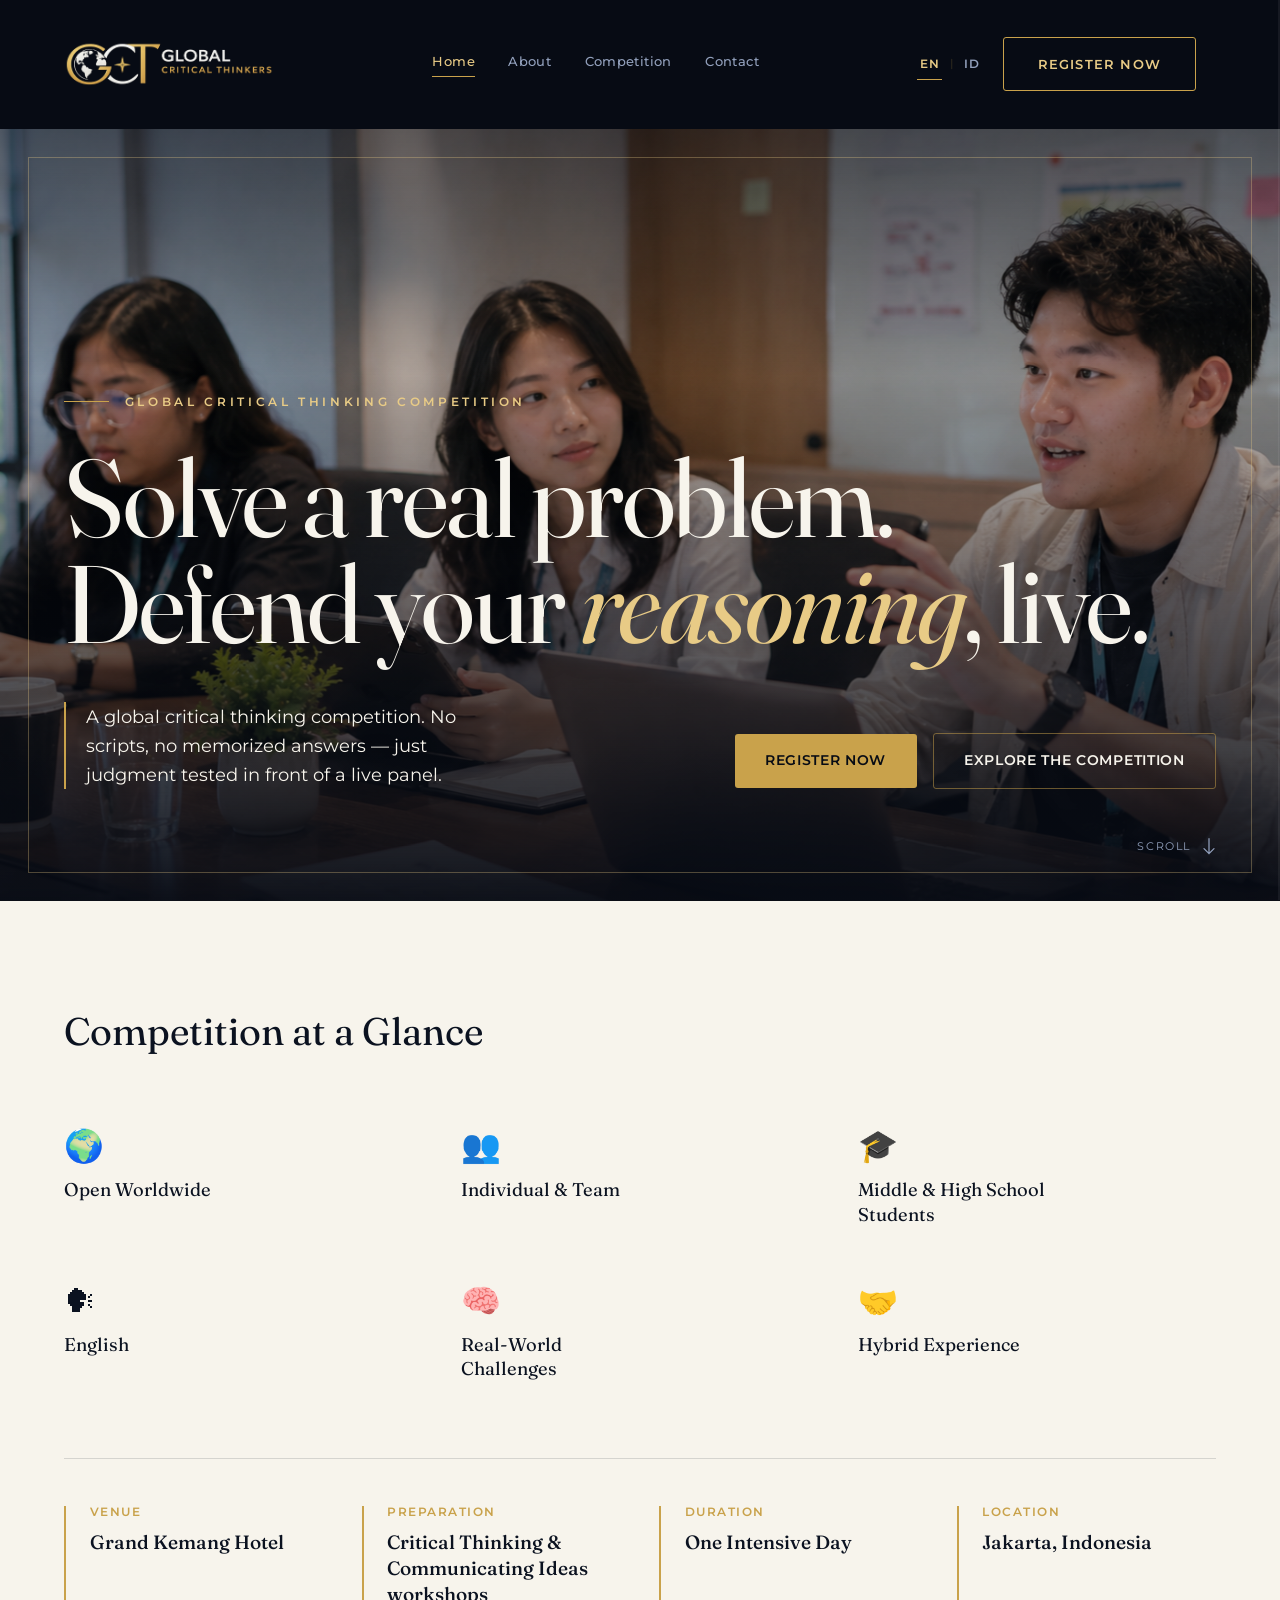
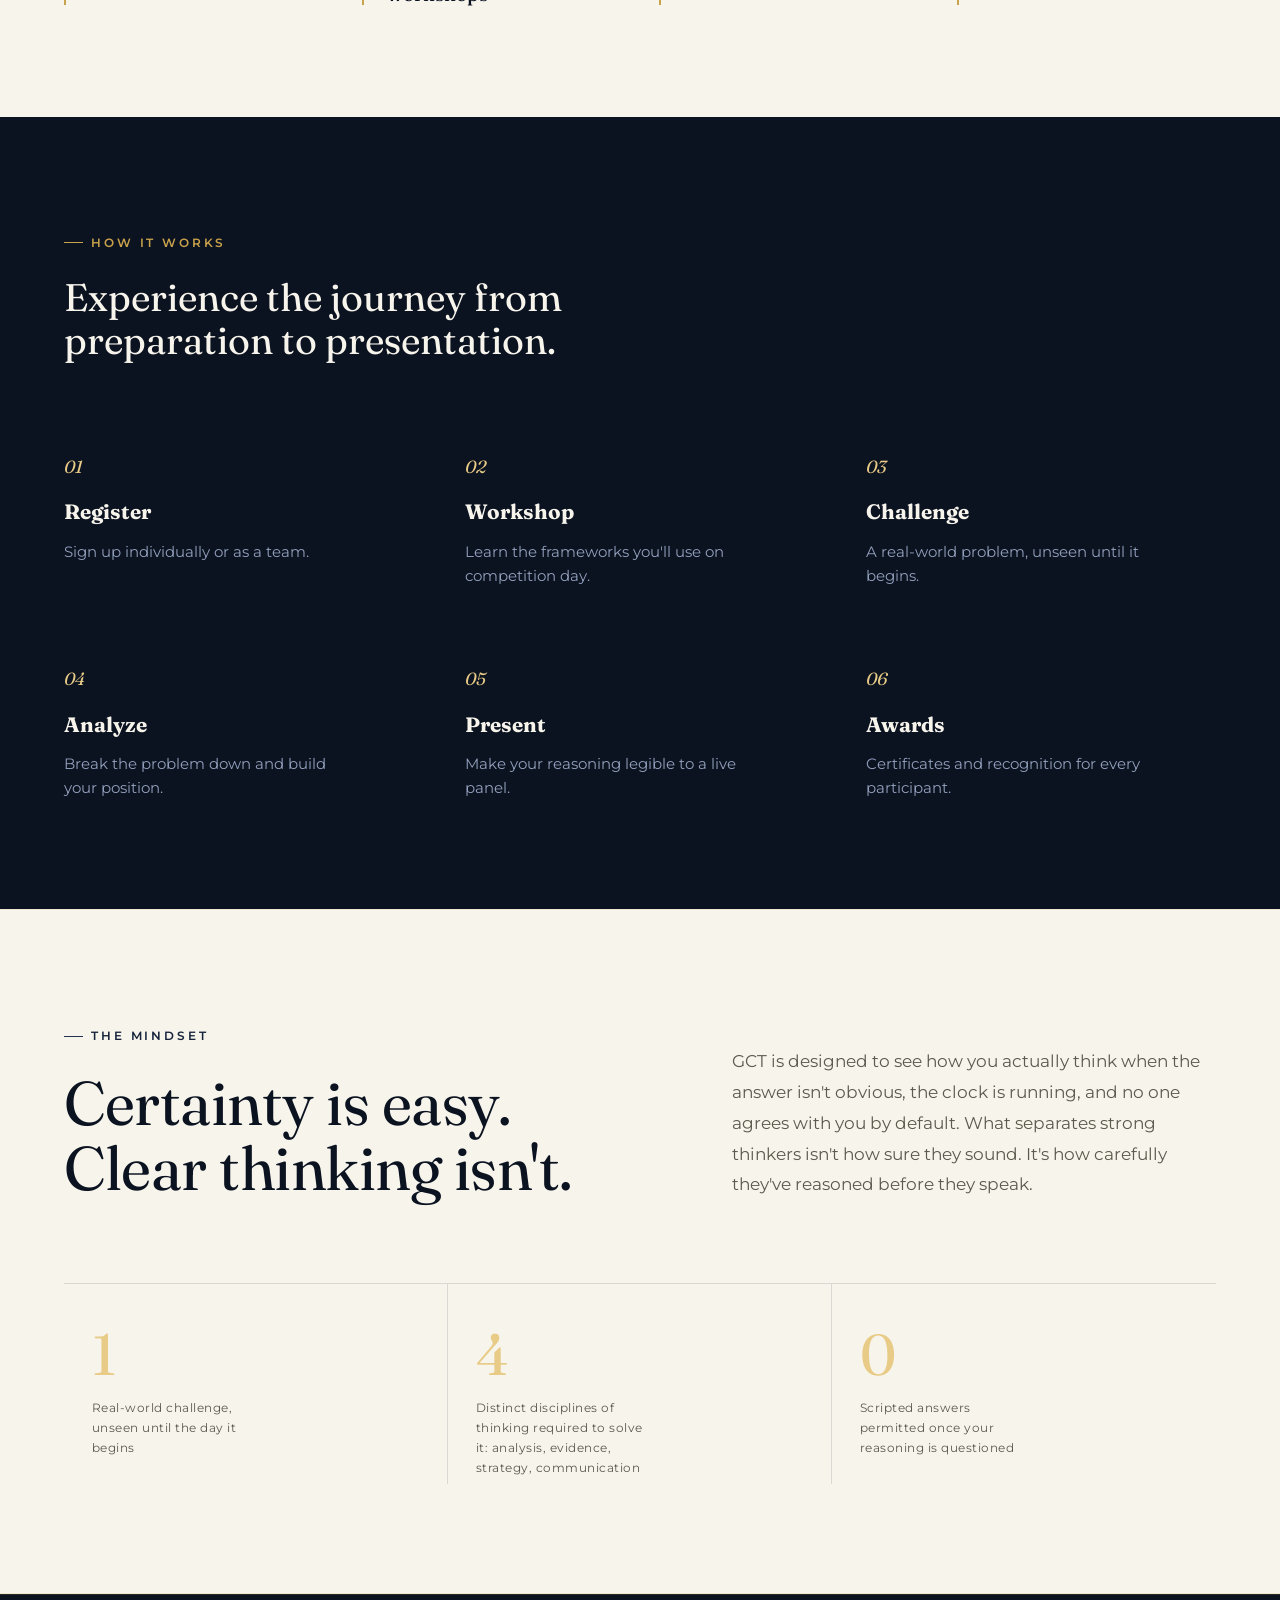
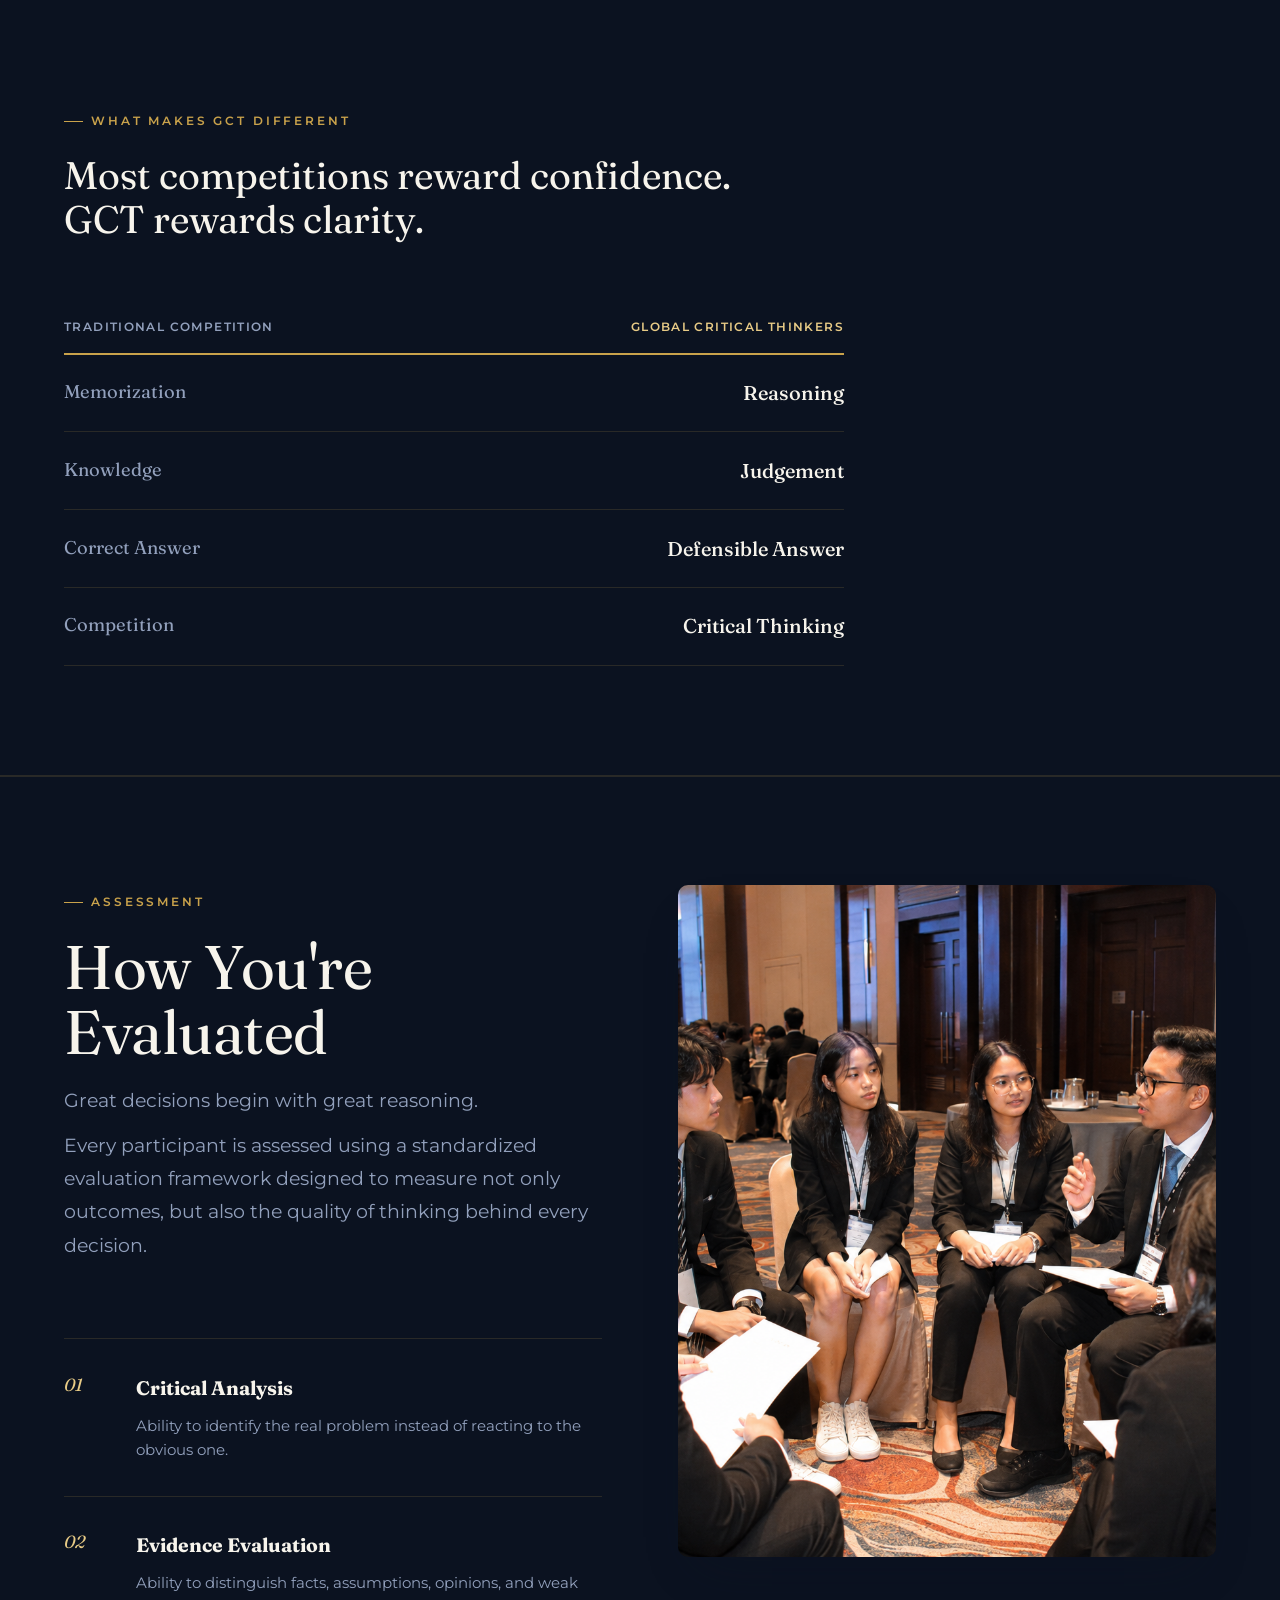
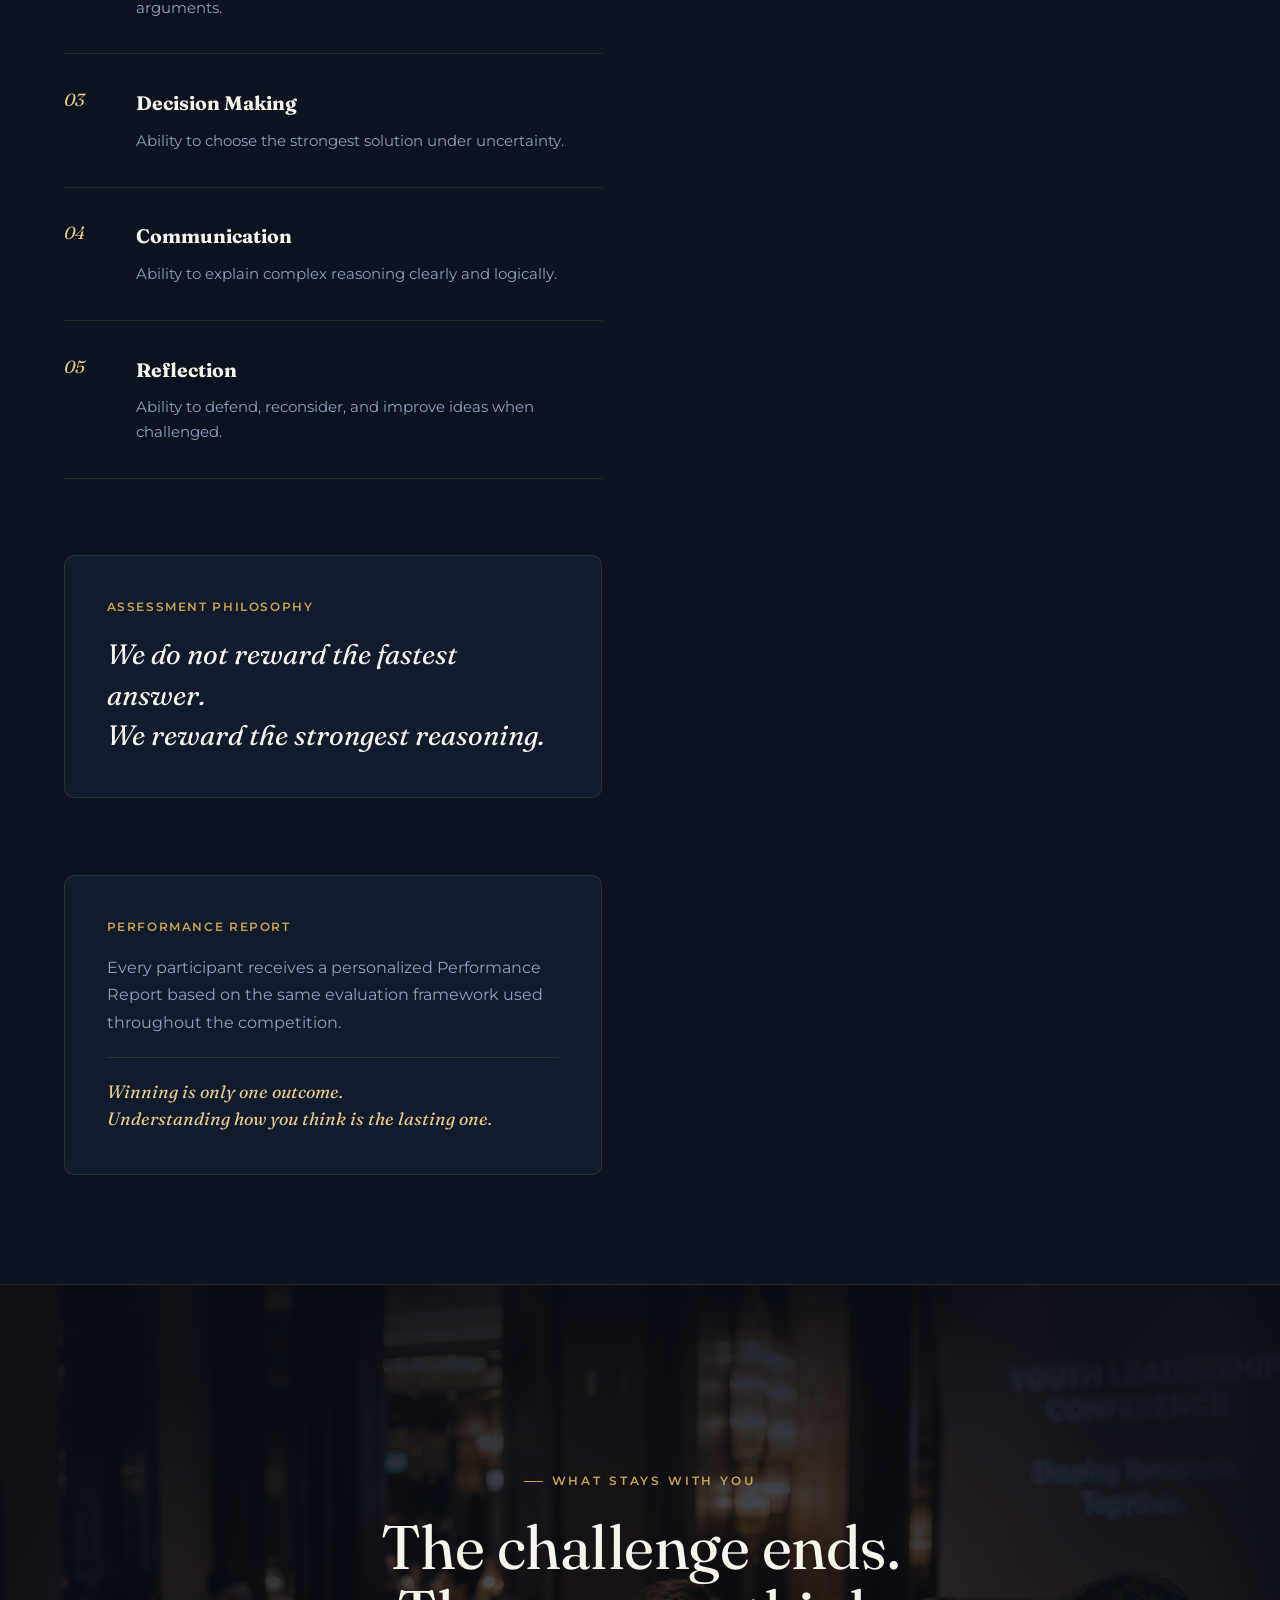
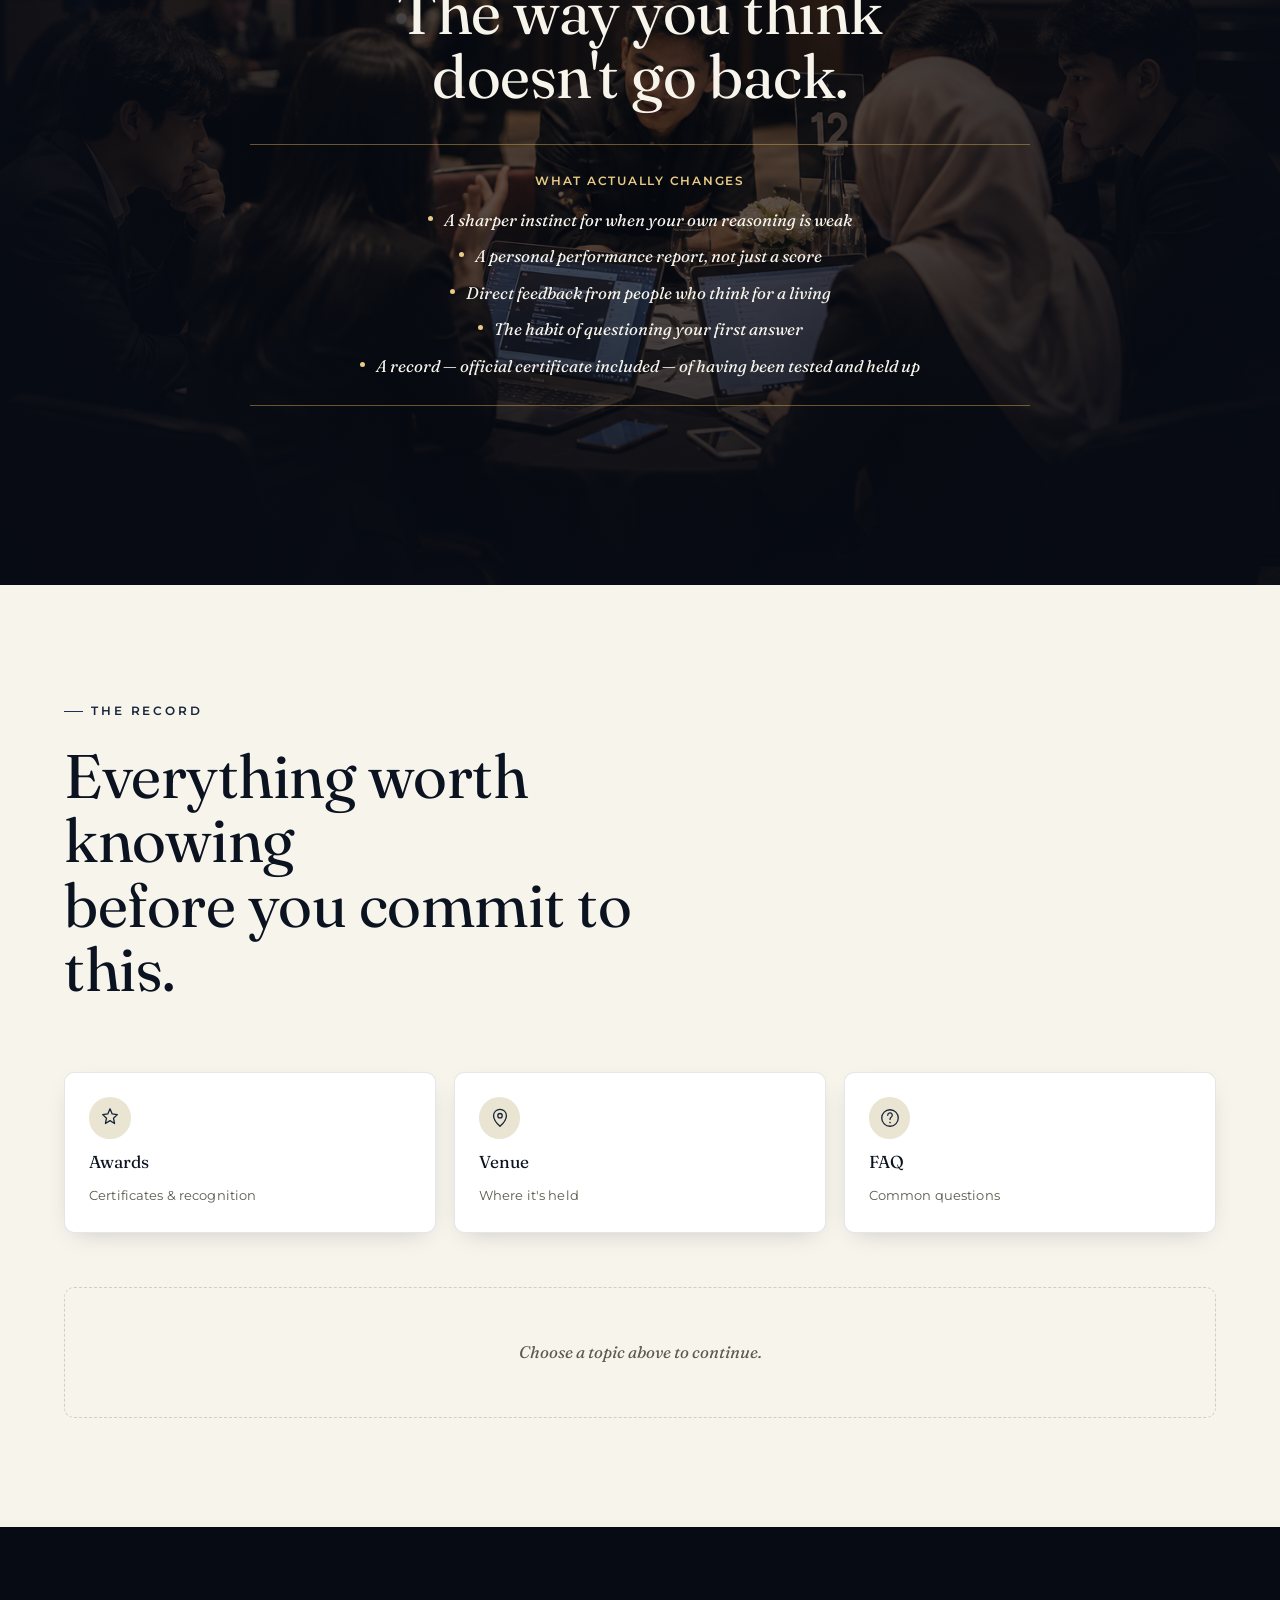
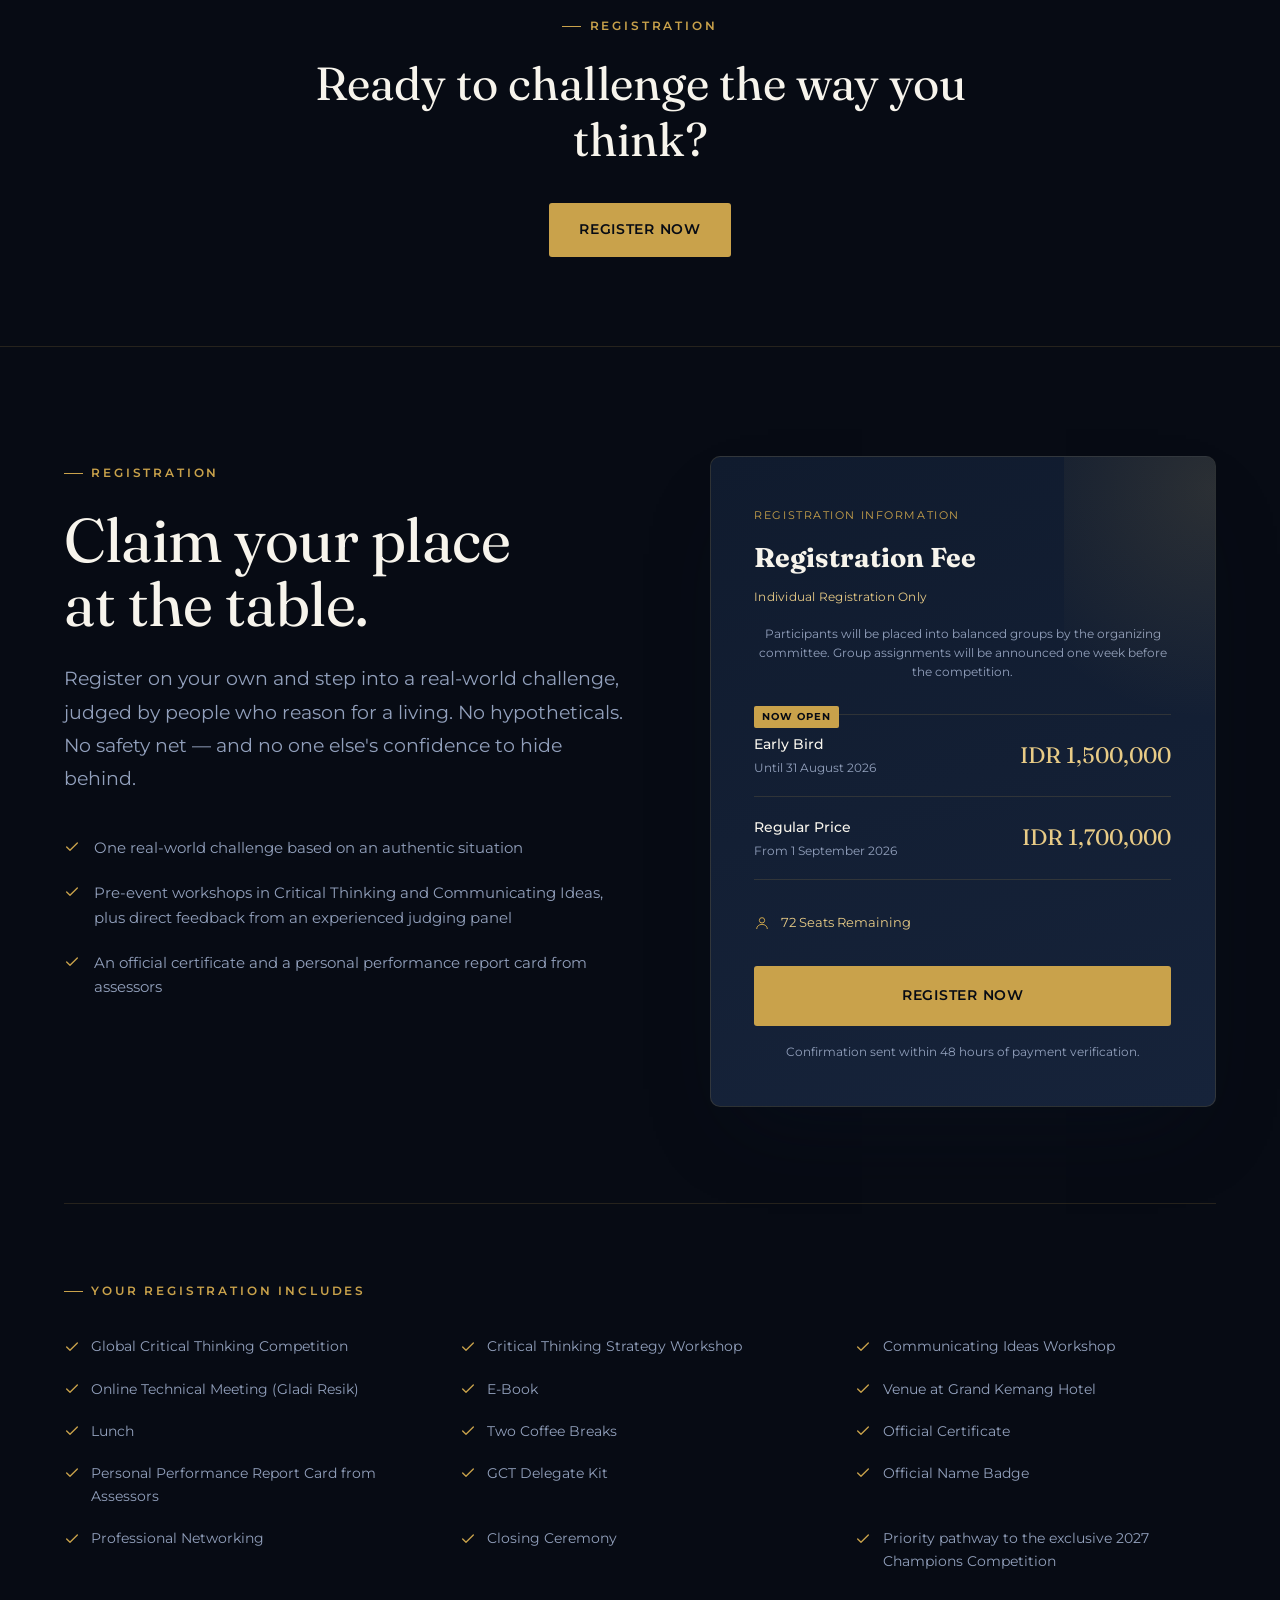
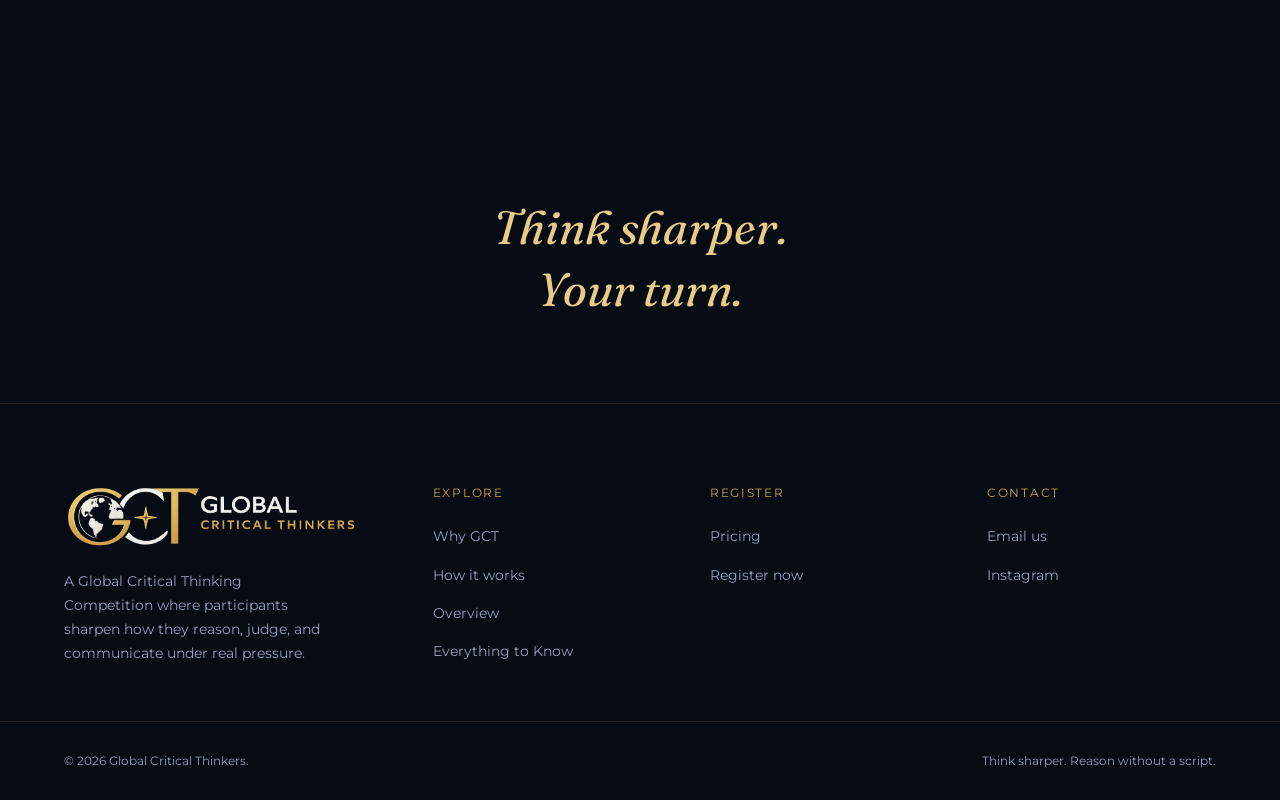
==== index.html @ 89d06aa7 "Add files via upload" ====
<!DOCTYPE html>
<html lang="en">
<head>
  <meta charset="UTF-8">
  <meta name="viewport" content="width=device-width, initial-scale=1.0">
  <title data-i18n="meta.title">Global Critical Thinkers — Where Serious Thinkers Are Built</title>
  <meta name="description" content="Global Critical Thinkers is a global critical thinking competition for high school and university students. Sharpen how you reason, judge, and decide — one real-world challenge, no script." data-i18n-content="meta.description">

  <meta property="og:title" content="Global Critical Thinkers — Where Serious Thinkers Are Built" data-i18n-content="meta.title">
  <meta property="og:description" content="A global critical thinking competition for ambitious minds who want to think clearly, not just talk loudly." data-i18n-content="meta.ogDescription">
  <meta property="og:image" content="images/hero.jpg">
  <meta property="og:type" content="website">
  <meta name="twitter:card" content="summary_large_image">

  <link rel="icon" href="images/logo.png" type="image/png">

  <link rel="preconnect" href="https://fonts.googleapis.com">
  <link rel="preconnect" href="https://fonts.gstatic.com" crossorigin>
  <link href="https://fonts.googleapis.com/css2?family=Fraunces:ital,opsz,wght@0,9..144,300;0,9..144,400;0,9..144,500;1,9..144,400;1,9..144,500&family=Montserrat:wght@400;500;600;700&display=swap" rel="stylesheet">

  <link rel="stylesheet" href="css/style.css">
</head>
<body data-page="home">

  <a class="skip-link" href="#main" data-i18n="nav.skip">Skip to content</a>

  <div class="progress-thread" aria-hidden="true">
    <div class="progress-thread__fill" id="progressFill"></div>
  </div>

  <header class="site-header" id="siteHeader" data-layout="header"></header>

  <main id="main">

    <section class="hero" id="arrival" aria-labelledby="hero-heading">
      <div class="hero__media">
        <img src="images/hero.jpg" alt="A student reasoning through a real-world challenge during Global Critical Thinkers" loading="eager" data-i18n-alt="hero.imageAlt">
      </div>
      <div class="hero__scrim"></div>
      <div class="hero__frame" aria-hidden="true"></div>

      <div class="hero__content">
        <div class="hero__kicker">
          <span class="hero__kicker-line"></span>
          <span class="hero__kicker-text" data-i18n="hero.kicker">Global Critical Thinkers presents</span>
        </div>
        <h1 id="hero-heading" class="hero__headline" data-i18n-html="hero.headline">GENESIS</h1>
        <div class="hero__foot">
          <p class="hero__sub" data-i18n-html="hero.sub"><strong>An International Critical Thinking Competition.</strong> Solve real-world challenges, collaborate with ambitious minds, and defend your reasoning before expert judges.</p>
          <div class="hero__actions">
            <a href="#registration" class="btn btn--gold" data-i18n="hero.ctaPrimary">Register Now</a>
            <a href="#why-gct" class="btn btn--outline" data-i18n="hero.ctaSecondary">Explore the Competition</a>
          </div>
        </div>
      </div>

      <a href="#quick-facts" class="scroll-cue" aria-label="Scroll to the next section" data-i18n-aria-label="hero.scrollAria">
        <span data-i18n="hero.scroll">Scroll</span>
        <svg width="14" height="20" viewBox="0 0 16 24" fill="none" aria-hidden="true">
          <path d="M8 2v18M8 20l-6-6M8 20l6-6" stroke="currentColor" stroke-width="1.5" stroke-linecap="round" stroke-linejoin="round"/>
        </svg>
      </a>
    </section>

    <section class="section section--paper glance" id="quick-facts" aria-labelledby="overview-heading">
      <div class="container">
        <div class="glance__head reveal">
          <h2 id="overview-heading" class="display-md" data-i18n="glance.headline">Competition at a Glance</h2>
        </div>

        <div class="glance__facts reveal-stagger">
          <div class="glance__fact">
            <span class="glance__fact-icon" aria-hidden="true">🌍</span>
            <p class="glance__fact-label" data-i18n="quickFacts.item1">Open Worldwide</p>
          </div>
          <div class="glance__fact">
            <span class="glance__fact-icon" aria-hidden="true">👥</span>
            <p class="glance__fact-label" data-i18n="quickFacts.item2">Individual & Team</p>
          </div>
          <div class="glance__fact">
            <span class="glance__fact-icon" aria-hidden="true">🎓</span>
            <p class="glance__fact-label" data-i18n="quickFacts.item3">Middle & High School Students</p>
          </div>
          <div class="glance__fact">
            <span class="glance__fact-icon" aria-hidden="true">🗣</span>
            <p class="glance__fact-label" data-i18n="quickFacts.item4">English</p>
          </div>
          <div class="glance__fact">
            <span class="glance__fact-icon" aria-hidden="true">🧠</span>
            <p class="glance__fact-label" data-i18n="quickFacts.item5">Real-World Challenges</p>
          </div>
          <div class="glance__fact">
            <span class="glance__fact-icon" aria-hidden="true">🤝</span>
            <p class="glance__fact-label" data-i18n="quickFacts.item6">Hybrid Experience</p>
          </div>
        </div>

        <div class="glance__support reveal-stagger">
          <div class="glance__support-item">
            <p class="glance__support-label" data-i18n="glance.venueLabel">Venue</p>
            <p class="glance__support-value" data-i18n="glance.venueValue">Grand Kemang Hotel</p>
          </div>
          <div class="glance__support-item">
            <p class="glance__support-label" data-i18n="glance.prepLabel">Preparation</p>
            <p class="glance__support-value" data-i18n="glance.prepValue">Critical Thinking & Communicating Ideas workshops</p>
          </div>
          <div class="glance__support-item">
            <p class="glance__support-label" data-i18n="glance.durationLabel">Duration</p>
            <p class="glance__support-value" data-i18n="glance.durationValue">One Intensive Day</p>
          </div>
          <div class="glance__support-item">
            <p class="glance__support-label" data-i18n="glance.locationLabel">Location</p>
            <p class="glance__support-value" data-i18n="glance.locationValue">Jakarta, Indonesia</p>
          </div>
        </div>
      </div>
    </section>

    <section class="section section--navy works" id="how-it-works" aria-labelledby="how-it-works-heading">
      <div class="container">
        <div class="works__head reveal">
          <p class="eyebrow" data-i18n="howItWorks.eyebrow">How it works</p>
          <h2 id="how-it-works-heading" class="display-md" data-i18n="howItWorks.headline">Experience the journey from preparation to presentation.</h2>
        </div>

        <div class="works-steps reveal-stagger">
          <div class="works-step">
            <span class="works-step__num">01</span>
            <h3 class="works-step__title" data-i18n="howItWorks.step1Title">Register</h3>
            <p class="works-step__desc" data-i18n="howItWorks.step1Desc">Sign up individually or as a team.</p>
          </div>
          <div class="works-step">
            <span class="works-step__num">02</span>
            <h3 class="works-step__title" data-i18n="howItWorks.step2Title">Workshop</h3>
            <p class="works-step__desc" data-i18n="howItWorks.step2Desc">Learn the frameworks you'll use on competition day.</p>
          </div>
          <div class="works-step">
            <span class="works-step__num">03</span>
            <h3 class="works-step__title" data-i18n="howItWorks.step3Title">Challenge</h3>
            <p class="works-step__desc" data-i18n="howItWorks.step3Desc">A real-world problem, unseen until it begins.</p>
          </div>
          <div class="works-step">
            <span class="works-step__num">04</span>
            <h3 class="works-step__title" data-i18n="howItWorks.step4Title">Analyze</h3>
            <p class="works-step__desc" data-i18n="howItWorks.step4Desc">Break the problem down and build your position.</p>
          </div>
          <div class="works-step">
            <span class="works-step__num">05</span>
            <h3 class="works-step__title" data-i18n="howItWorks.step5Title">Present</h3>
            <p class="works-step__desc" data-i18n="howItWorks.step5Desc">Make your reasoning legible to a live panel.</p>
          </div>
          <div class="works-step">
            <span class="works-step__num">06</span>
            <h3 class="works-step__title" data-i18n="howItWorks.step6Title">Awards</h3>
            <p class="works-step__desc" data-i18n="howItWorks.step6Desc">Certificates and recognition for every participant.</p>
          </div>
        </div>
      </div>
    </section>

    <section class="section section--paper mission" id="why-exists" aria-labelledby="mission-heading">
      <div class="container">
        <div class="mission__top reveal">
          <div>
            <p class="eyebrow eyebrow--dark" data-i18n="mission.eyebrow">The mindset</p>
            <h2 id="mission-heading" class="display-lg mission__headline" data-i18n-html="mission.headline">Certainty is easy.<br>Clear thinking isn't.</h2>
          </div>
          <p class="mission__copy mission__copy--paper" data-i18n="mission.copy">GCT is not designed to see who can perform confidence. It's designed to see how you actually think when the answer isn't obvious, the clock is running, and no one is going to agree with you by default. What separates strong thinkers isn't how sure they sound. It's how carefully they've reasoned before they speak.</p>
        </div>

        <div class="mission__stats mission__stats--paper reveal-stagger">
          <div class="mission__stat">
            <div class="mission__stat-num">1</div>
            <div class="mission__stat-label" data-i18n="mission.stat1">Real-world challenge, unseen until the day it begins</div>
          </div>
          <div class="mission__stat">
            <div class="mission__stat-num">4</div>
            <div class="mission__stat-label" data-i18n="mission.stat2">Distinct disciplines of thinking required to solve it: analysis, evidence, strategy, communication</div>
          </div>
          <div class="mission__stat">
            <div class="mission__stat-num">0</div>
            <div class="mission__stat-label" data-i18n="mission.stat3">Scripted answers permitted once your reasoning is questioned</div>
          </div>
        </div>
      </div>
    </section>

    <section class="section section--navy different" id="why-gct" aria-labelledby="why-gct-heading">
      <div class="container">
        <div class="different__head reveal">
          <p class="eyebrow" data-i18n="whyGct.eyebrow">What makes GCT different</p>
          <h2 id="why-gct-heading" class="display-md" data-i18n-html="whyGct.headline">Most competitions reward confidence.<br>GCT rewards clarity.</h2>
        </div>

        <div class="compare reveal">
          <div class="compare__labels">
            <span data-i18n="whyGct.compareLeftLabel">Traditional Competition</span>
            <span data-i18n="whyGct.compareRightLabel">Global Critical Thinkers</span>
          </div>
          <div class="compare__row">
            <span class="compare__left" data-i18n="whyGct.compare1Left">Memorization</span>
            <span class="compare__right" data-i18n="whyGct.compare1Right">Reasoning</span>
          </div>
          <div class="compare__row">
            <span class="compare__left" data-i18n="whyGct.compare2Left">Knowledge</span>
            <span class="compare__right" data-i18n="whyGct.compare2Right">Judgement</span>
          </div>
          <div class="compare__row">
            <span class="compare__left" data-i18n="whyGct.compare3Left">Correct Answer</span>
            <span class="compare__right" data-i18n="whyGct.compare3Right">Defensible Answer</span>
          </div>
          <div class="compare__row">
            <span class="compare__left" data-i18n="whyGct.compare4Left">Competition</span>
            <span class="compare__right" data-i18n="whyGct.compare4Right">Critical Thinking</span>
          </div>
        </div>
      </div>
    </section>

    <section class="section evaluation" id="evaluation" aria-labelledby="evaluation-heading">
      <div class="container">
        <div class="evaluation__grid">
          <div class="evaluation__content">
            <div class="evaluation__head reveal">
              <p class="eyebrow" data-i18n="evaluation.eyebrow">Assessment</p>
              <h2 id="evaluation-heading" class="display-lg" data-i18n="evaluation.headline">How You're Evaluated</h2>
              <p class="lede" data-i18n="evaluation.intro1">Great decisions begin with great reasoning.</p>
              <p class="lede" style="margin-top:0.8rem;" data-i18n="evaluation.intro2">Every participant is assessed using a standardized evaluation framework designed to measure not only outcomes, but also the quality of thinking behind every decision.</p>
            </div>

            <div class="evaluation__list reveal-stagger">
              <div class="evaluation__item">
                <span class="evaluation__item-num">01</span>
                <div>
                  <h3 class="evaluation__item-title" data-i18n="evaluation.dim1Title">Critical Analysis</h3>
                  <p class="evaluation__item-desc" data-i18n="evaluation.dim1Desc">Ability to identify the real problem instead of reacting to the obvious one.</p>
                </div>
              </div>
              <div class="evaluation__item">
                <span class="evaluation__item-num">02</span>
                <div>
                  <h3 class="evaluation__item-title" data-i18n="evaluation.dim2Title">Evidence Evaluation</h3>
                  <p class="evaluation__item-desc" data-i18n="evaluation.dim2Desc">Ability to distinguish facts, assumptions, opinions, and weak arguments.</p>
                </div>
              </div>
              <div class="evaluation__item">
                <span class="evaluation__item-num">03</span>
                <div>
                  <h3 class="evaluation__item-title" data-i18n="evaluation.dim3Title">Decision Making</h3>
                  <p class="evaluation__item-desc" data-i18n="evaluation.dim3Desc">Ability to choose the strongest solution under uncertainty.</p>
                </div>
              </div>
              <div class="evaluation__item">
                <span class="evaluation__item-num">04</span>
                <div>
                  <h3 class="evaluation__item-title" data-i18n="evaluation.dim4Title">Communication</h3>
                  <p class="evaluation__item-desc" data-i18n="evaluation.dim4Desc">Ability to explain complex reasoning clearly and logically.</p>
                </div>
              </div>
              <div class="evaluation__item">
                <span class="evaluation__item-num">05</span>
                <div>
                  <h3 class="evaluation__item-title" data-i18n="evaluation.dim5Title">Reflection</h3>
                  <p class="evaluation__item-desc" data-i18n="evaluation.dim5Desc">Ability to defend, reconsider, and improve ideas when challenged.</p>
                </div>
              </div>
            </div>

            <div class="evaluation__block reveal">
              <p class="evaluation__block-label" data-i18n="evaluation.philosophyLabel">Assessment Philosophy</p>
              <p class="evaluation__philosophy-text" data-i18n-html="evaluation.philosophy">We do not reward the fastest answer.<br>We reward the strongest reasoning.</p>
            </div>

            <div class="evaluation__block reveal">
              <p class="evaluation__block-label" data-i18n="evaluation.reportLabel">Performance Report</p>
              <p class="evaluation__report-copy" data-i18n="evaluation.reportCopy">Every participant receives a personalized Performance Report based on the same evaluation framework used throughout the competition.</p>
              <p class="evaluation__report-note" data-i18n-html="evaluation.reportNote">Winning is only one outcome.<br>Understanding how you think is the lasting one.</p>
            </div>
          </div>

          <div class="evaluation__media reveal">
            <img src="images/gambar7.png" alt="Participants engaged in collaborative analysis and reasoning during the competition" data-i18n-alt="evaluation.imageAlt" loading="lazy">
          </div>
        </div>
      </div>
    </section>

    <section class="section achievement" id="achievement" aria-labelledby="achievement-heading">
      <div class="achievement__media">
        <img src="images/gambar1.jpg" alt="A participant in the quiet moment after their reasoning has been tested and held" loading="lazy" data-i18n-alt="achievement.imageAlt">
      </div>
      <div class="achievement__scrim"></div>
      <div class="container">
        <div class="achievement__content reveal">
          <p class="eyebrow" data-i18n="achievement.eyebrow">What stays with you</p>
          <h2 id="achievement-heading" class="display-lg achievement__headline" data-i18n-html="achievement.headline">The challenge ends.<br>The way you think<br>doesn't go back.</h2>
          <div class="achievement__outcomes">
            <p class="achievement__outcomes-title" data-i18n="achievement.outcomesTitle">What actually changes</p>
            <ul class="achievement__outcomes-list">
              <li data-i18n="achievement.outcome1">A sharper instinct for when your own reasoning is weak</li>
              <li data-i18n="achievement.outcome2">A personal performance report, not just a score</li>
              <li data-i18n="achievement.outcome3">Direct feedback from people who think for a living</li>
              <li data-i18n="achievement.outcome4">The habit of questioning your first answer</li>
              <li data-i18n="achievement.outcome5">A record — official certificate included — of having been tested and held up</li>
            </ul>
          </div>
        </div>
      </div>
    </section>

    <section class="section section--paper trust" id="trust" aria-labelledby="trust-heading">
      <div class="container">
        <div class="trust__head reveal">
          <p class="eyebrow eyebrow--dark" data-i18n="trust.eyebrow">The record</p>
          <h2 id="trust-heading" class="display-lg" data-i18n-html="trust.headline">Everything worth knowing<br>before you commit to this.</h2>
        </div>

        <div class="trust-nav reveal-stagger" role="tablist" aria-label="Awards, Venue, FAQ">
          <button class="trust-nav__card" type="button" role="tab" id="trust-tab-awards" aria-selected="false" aria-controls="trust-panel-awards" data-target="awards">
            <span class="trust-nav__icon" aria-hidden="true">
              <svg width="22" height="22" viewBox="0 0 24 24" fill="none"><path d="M12 2l2.4 5.6L20 8.3l-4.2 3.9 1.2 5.8L12 14.9l-5 3.1 1.2-5.8L4 8.3l5.6-.7L12 2z" stroke="currentColor" stroke-width="1.4" stroke-linejoin="round"/></svg>
            </span>
            <span class="trust-nav__label" data-i18n="trust.cardAwards">Awards</span>
            <span class="trust-nav__desc" data-i18n="trust.cardAwardsDesc">Certificates &amp; recognition</span>
          </button>
          <button class="trust-nav__card" type="button" role="tab" id="trust-tab-venue" aria-selected="false" aria-controls="trust-panel-venue" data-target="venue">
            <span class="trust-nav__icon" aria-hidden="true">
              <svg width="22" height="22" viewBox="0 0 24 24" fill="none"><path d="M12 21s-7-6.1-7-11.5A7 7 0 0 1 19 9.5C19 14.9 12 21 12 21z" stroke="currentColor" stroke-width="1.4" stroke-linejoin="round"/><circle cx="12" cy="9.5" r="2.4" stroke="currentColor" stroke-width="1.4"/></svg>
            </span>
            <span class="trust-nav__label" data-i18n="trust.cardVenue">Venue</span>
            <span class="trust-nav__desc" data-i18n="trust.cardVenueDesc">Where it's held</span>
          </button>
          <button class="trust-nav__card" type="button" role="tab" id="trust-tab-faq" aria-selected="false" aria-controls="trust-panel-faq" data-target="faq">
            <span class="trust-nav__icon" aria-hidden="true">
              <svg width="22" height="22" viewBox="0 0 24 24" fill="none"><path d="M9.5 9a2.5 2.5 0 1 1 3.6 2.24C12 11.7 12 12.5 12 13.5" stroke="currentColor" stroke-width="1.4" stroke-linecap="round"/><circle cx="12" cy="17" r="0.9" fill="currentColor"/><circle cx="12" cy="12" r="9" stroke="currentColor" stroke-width="1.4"/></svg>
            </span>
            <span class="trust-nav__label" data-i18n="trust.cardFaq">FAQ</span>
            <span class="trust-nav__desc" data-i18n="trust.cardFaqDesc">Common questions</span>
          </button>
        </div>

        <div class="trust-panels">
          <p class="trust-empty" id="trust-empty" data-i18n="trust.emptyState">Choose a topic above to continue.</p>

          <div class="trust-panel" id="trust-panel-awards" role="tabpanel" aria-labelledby="trust-tab-awards" hidden>
            <div class="panel-intro reveal">
              <h3 class="panel-intro__title" data-i18n="trust.awardsTitle">Recognition & Certification</h3>
              <p class="panel-intro__copy" data-i18n="trust.awardsCopy">This competition does not provide cash prizes. Every participant who completes the competition will receive an official certificate.</p>
            </div>
            <div class="award-list reveal-stagger">
              <div class="award-row"><span class="award-row__name" data-i18n="trust.award1">Champion</span><span class="award-row__value" data-i18n="trust.certificate">Certificate</span></div>
              <div class="award-row"><span class="award-row__name" data-i18n-html="trust.award2">Excellence Award <em>(Top 10%)</em></span><span class="award-row__value" data-i18n="trust.certificate">Certificate</span></div>
              <div class="award-row"><span class="award-row__name" data-i18n="trust.award3">Outstanding Reasoning</span><span class="award-row__value" data-i18n="trust.certificate">Certificate</span></div>
              <div class="award-row"><span class="award-row__name" data-i18n="trust.award4">Clearest Communicator</span><span class="award-row__value" data-i18n="trust.certificate">Certificate</span></div>
              <div class="award-row"><span class="award-row__name" data-i18n="trust.award5">Sharpest Judgment</span><span class="award-row__value" data-i18n="trust.certificate">Certificate</span></div>
              <div class="award-row"><span class="award-row__name" data-i18n="trust.award6">Best Critical Analysis</span><span class="award-row__value" data-i18n="trust.certificate">Certificate</span></div>
              <div class="award-row"><span class="award-row__name" data-i18n="trust.award7">Judges' Recognition</span><span class="award-row__value" data-i18n="trust.certificate">Certificate</span></div>
              <div class="award-row"><span class="award-row__name" data-i18n="trust.award8">Certificate of Participation</span><span class="award-row__value" data-i18n="trust.allParticipants">All Participants</span></div>
            </div>
          </div>

          <div class="trust-panel" id="trust-panel-venue" role="tabpanel" aria-labelledby="trust-tab-venue" hidden>
            <div class="venue-panel reveal">
              <div class="venue-panel__img">
                <img src="images/Grandkemang.jpg" alt="Grand Kemang Hotel, Jakarta — poolside courtyard at night" data-i18n-alt="trust.venueImageAlt" loading="lazy">
              </div>
              <div class="venue-panel__body">
                <p class="eyebrow eyebrow--dark" data-i18n="trust.venueEyebrow">Venue</p>
                <h3 class="venue-panel__name" data-i18n="trust.venueName">Grand Kemang Hotel</h3>
                <p class="venue-panel__location" data-i18n="trust.venueLocation">Jakarta, Indonesia</p>
                <p class="venue-panel__note" data-i18n="trust.venueNote">The inaugural Global Critical Thinkers will be held at Grand Kemang Hotel — a landmark venue in South Jakarta, chosen to match the standard we're setting from day one.</p>
              </div>
            </div>
          </div>

          <div class="trust-panel" id="trust-panel-faq" role="tabpanel" aria-labelledby="trust-tab-faq" hidden>
            <div class="faq-list reveal-stagger">
              <div class="faq-item">
                <button class="faq-item__q"><span data-i18n="trust.faqQ1">Who can participate?</span><svg width="18" height="18" viewBox="0 0 24 24" fill="none"><path d="M12 5v14M5 12h14" stroke="currentColor" stroke-width="1.5" stroke-linecap="round"/></svg></button>
                <div class="faq-item__a"><p data-i18n="trust.faqA1">Global Critical Thinkers is open to junior high school students, senior high school students, university students, and fresh graduates.</p></div>
              </div>
              <div class="faq-item">
                <button class="faq-item__q"><span data-i18n="trust.faqQ2">Can I register on my own, or do I need a group?</span><svg width="18" height="18" viewBox="0 0 24 24" fill="none"><path d="M12 5v14M5 12h14" stroke="currentColor" stroke-width="1.5" stroke-linecap="round"/></svg></button>
                <div class="faq-item__a"><p data-i18n="trust.faqA2">You can register entirely on your own. You'll be placed alongside other participants by the organizing committee (up to 10 people per group) so the challenge is tested fairly for everyone involved.</p></div>
              </div>
              <div class="faq-item">
                <button class="faq-item__q"><span data-i18n="trust.faqQ3">Do I need prior experience?</span><svg width="18" height="18" viewBox="0 0 24 24" fill="none"><path d="M12 5v14M5 12h14" stroke="currentColor" stroke-width="1.5" stroke-linecap="round"/></svg></button>
                <div class="faq-item__a"><p data-i18n="trust.faqA3">No. The competition is designed for both beginners and experienced participants.</p></div>
              </div>
              <div class="faq-item">
                <button class="faq-item__q"><span data-i18n="trust.faqQ4">What language will be used?</span><svg width="18" height="18" viewBox="0 0 24 24" fill="none"><path d="M12 5v14M5 12h14" stroke="currentColor" stroke-width="1.5" stroke-linecap="round"/></svg></button>
                <div class="faq-item__a"><p data-i18n="trust.faqA4">English.</p></div>
              </div>
              <div class="faq-item">
                <button class="faq-item__q"><span data-i18n="trust.faqQ5">What should I prepare?</span><svg width="18" height="18" viewBox="0 0 24 24" fill="none"><path d="M12 5v14M5 12h14" stroke="currentColor" stroke-width="1.5" stroke-linecap="round"/></svg></button>
                <div class="faq-item__a"><p data-i18n="trust.faqA5">A laptop, business casual attire, an optional notebook, and a willingness to have your thinking questioned.</p></div>
              </div>
              <div class="faq-item">
                <button class="faq-item__q"><span data-i18n="trust.faqQ6">Is accommodation included?</span><svg width="18" height="18" viewBox="0 0 24 24" fill="none"><path d="M12 5v14M5 12h14" stroke="currentColor" stroke-width="1.5" stroke-linecap="round"/></svg></button>
                <div class="faq-item__a"><p data-i18n="trust.faqA6">Lunch and two coffee breaks are included. Transportation and accommodation are not included.</p></div>
              </div>
              <div class="faq-item">
                <button class="faq-item__q"><span data-i18n="trust.faqQ7">When will the venue be announced?</span><svg width="18" height="18" viewBox="0 0 24 24" fill="none"><path d="M12 5v14M5 12h14" stroke="currentColor" stroke-width="1.5" stroke-linecap="round"/></svg></button>
                <div class="faq-item__a"><p data-i18n="trust.faqA7">The official venue will be announced before the event.</p></div>
              </div>
              <div class="faq-item">
                <button class="faq-item__q"><span data-i18n="trust.faqQ8">What happens after payment?</span><svg width="18" height="18" viewBox="0 0 24 24" fill="none"><path d="M12 5v14M5 12h14" stroke="currentColor" stroke-width="1.5" stroke-linecap="round"/></svg></button>
                <div class="faq-item__a"><p data-i18n="trust.faqA8">Your registration will be confirmed within 48 hours after payment verification.</p></div>
              </div>
            </div>
          </div>
        </div>
      </div>
    </section>

    <section class="final-cta" id="final-cta" aria-labelledby="final-cta-heading">
      <div class="container">
        <p class="eyebrow final-cta__eyebrow" data-i18n="finalCta.eyebrow">Registration</p>
        <h2 id="final-cta-heading" class="final-cta__headline" data-i18n="finalCta.headline">Ready to challenge the way you think?</h2>
        <a href="#registration" class="btn btn--gold" data-i18n="finalCta.cta">Register Now</a>
      </div>
    </section>

    <section class="section registration" id="registration" aria-labelledby="registration-heading">
      <div class="container">
        <div class="registration__grid">
          <div class="reveal">
            <p class="eyebrow" data-i18n="registration.eyebrow">Registration</p>
            <h2 id="registration-heading" class="display-lg registration__headline" data-i18n-html="registration.headline">Claim your place<br>at the table.</h2>
            <p class="lede registration__copy" data-i18n="registration.copy">Register on your own and step into a real-world challenge, judged by people who reason for a living. No hypotheticals. No safety net — and no one else's confidence to hide behind.</p>
            <ul class="registration__benefits">
              <li>
                <svg width="16" height="16" viewBox="0 0 24 24" fill="none"><path d="M4 12l5 5L20 6" stroke="currentColor" stroke-width="2" stroke-linecap="round" stroke-linejoin="round"/></svg>
                <span data-i18n="registration.benefit1">One real-world challenge based on an authentic situation</span>
              </li>
              <li>
                <svg width="16" height="16" viewBox="0 0 24 24" fill="none"><path d="M4 12l5 5L20 6" stroke="currentColor" stroke-width="2" stroke-linecap="round" stroke-linejoin="round"/></svg>
                <span data-i18n="registration.benefit2">Pre-event workshops in Critical Thinking and Communicating Ideas, plus direct feedback from an experienced judging panel</span>
              </li>
              <li>
                <svg width="16" height="16" viewBox="0 0 24 24" fill="none"><path d="M4 12l5 5L20 6" stroke="currentColor" stroke-width="2" stroke-linecap="round" stroke-linejoin="round"/></svg>
                <span data-i18n="registration.benefit3">An official certificate and a personal performance report card from assessors</span>
              </li>
            </ul>
          </div>

          <div class="reveal">
            <div class="price-card">
              <span class="price-card__label" data-i18n="registration.priceLabel">Registration information</span>
              <h3 class="price-card__title" data-i18n="registration.priceTitle">Registration Fee</h3>
              <p class="price-card__subtitle" data-i18n="registration.priceSubtitle">Individual Registration Only</p>
              <p class="price-card__note price-card__note--top" data-i18n="registration.priceNoteTop">Participants will be placed into balanced groups by the organizing committee. Group assignments will be announced one week before the competition.</p>
              <div class="price-tiers">
                <div class="price-tier price-tier--active">
                  <div>
                    <div class="price-tier__name" data-i18n="registration.tier1Name">Early Bird</div>
                    <div class="price-tier__deadline" data-i18n="registration.tier1Deadline">Until 31 August 2026</div>
                  </div>
                  <div class="price-tier__amount">IDR 1,500,000</div>
                </div>
                <div class="price-tier">
                  <div>
                    <div class="price-tier__name" data-i18n="registration.tier2Name">Regular Price</div>
                    <div class="price-tier__deadline" data-i18n="registration.tier2Deadline">From 1 September 2026</div>
                  </div>
                  <div class="price-tier__amount">IDR 1,700,000</div>
                </div>
              </div>
              <div class="price-card__seats">
                <svg width="16" height="16" viewBox="0 0 24 24" fill="none"><circle cx="12" cy="8" r="4" stroke="currentColor" stroke-width="1.5"/><path d="M4 21c0-4 3.5-7 8-7s8 3 8 7" stroke="currentColor" stroke-width="1.5"/></svg>
                <span data-placeholder="seats" data-i18n="registration.seats">72 Seats Remaining</span>
              </div>
              <a href="[[REGISTRATION_LINK_PLACEHOLDER]]" class="btn btn--gold price-card__cta" data-i18n="registration.cta">Register Now</a>
              <p class="price-card__note" data-i18n="registration.confirmNote">Confirmation sent within 48 hours of payment verification.</p>
            </div>
          </div>
        </div>

        <div class="includes reveal">
          <p class="eyebrow" data-i18n="registration.includesEyebrow">Your Registration Includes</p>
          <div class="includes__grid reveal-stagger">
            <div class="includes__item"><svg width="16" height="16" viewBox="0 0 24 24" fill="none"><path d="M4 12l5 5L20 6" stroke="currentColor" stroke-width="2" stroke-linecap="round" stroke-linejoin="round"/></svg><span data-i18n="registration.include1">Global Critical Thinking Competition</span></div>
            <div class="includes__item"><svg width="16" height="16" viewBox="0 0 24 24" fill="none"><path d="M4 12l5 5L20 6" stroke="currentColor" stroke-width="2" stroke-linecap="round" stroke-linejoin="round"/></svg><span data-i18n="registration.include2">Critical Thinking Strategy Workshop</span></div>
            <div class="includes__item"><svg width="16" height="16" viewBox="0 0 24 24" fill="none"><path d="M4 12l5 5L20 6" stroke="currentColor" stroke-width="2" stroke-linecap="round" stroke-linejoin="round"/></svg><span data-i18n="registration.include3">Communicating Ideas Workshop</span></div>
            <div class="includes__item"><svg width="16" height="16" viewBox="0 0 24 24" fill="none"><path d="M4 12l5 5L20 6" stroke="currentColor" stroke-width="2" stroke-linecap="round" stroke-linejoin="round"/></svg><span data-i18n="registration.include4">Online Technical Meeting (Gladi Resik)</span></div>
            <div class="includes__item"><svg width="16" height="16" viewBox="0 0 24 24" fill="none"><path d="M4 12l5 5L20 6" stroke="currentColor" stroke-width="2" stroke-linecap="round" stroke-linejoin="round"/></svg><span data-i18n="registration.include5">E-Book</span></div>
            <div class="includes__item"><svg width="16" height="16" viewBox="0 0 24 24" fill="none"><path d="M4 12l5 5L20 6" stroke="currentColor" stroke-width="2" stroke-linecap="round" stroke-linejoin="round"/></svg><span data-i18n="registration.include6">Premium 4-Star Hotel Venue</span></div>
            <div class="includes__item"><svg width="16" height="16" viewBox="0 0 24 24" fill="none"><path d="M4 12l5 5L20 6" stroke="currentColor" stroke-width="2" stroke-linecap="round" stroke-linejoin="round"/></svg><span data-i18n="registration.include7">Lunch</span></div>
            <div class="includes__item"><svg width="16" height="16" viewBox="0 0 24 24" fill="none"><path d="M4 12l5 5L20 6" stroke="currentColor" stroke-width="2" stroke-linecap="round" stroke-linejoin="round"/></svg><span data-i18n="registration.include8">Two Coffee Breaks</span></div>
            <div class="includes__item"><svg width="16" height="16" viewBox="0 0 24 24" fill="none"><path d="M4 12l5 5L20 6" stroke="currentColor" stroke-width="2" stroke-linecap="round" stroke-linejoin="round"/></svg><span data-i18n="registration.include9">Official Certificate</span></div>
            <div class="includes__item"><svg width="16" height="16" viewBox="0 0 24 24" fill="none"><path d="M4 12l5 5L20 6" stroke="currentColor" stroke-width="2" stroke-linecap="round" stroke-linejoin="round"/></svg><span data-i18n="registration.include10">Personal Performance Report Card from Assessors</span></div>
            <div class="includes__item"><svg width="16" height="16" viewBox="0 0 24 24" fill="none"><path d="M4 12l5 5L20 6" stroke="currentColor" stroke-width="2" stroke-linecap="round" stroke-linejoin="round"/></svg><span data-i18n="registration.include11">GCT Delegate Kit</span></div>
            <div class="includes__item"><svg width="16" height="16" viewBox="0 0 24 24" fill="none"><path d="M4 12l5 5L20 6" stroke="currentColor" stroke-width="2" stroke-linecap="round" stroke-linejoin="round"/></svg><span data-i18n="registration.include12">Official Name Badge</span></div>
            <div class="includes__item"><svg width="16" height="16" viewBox="0 0 24 24" fill="none"><path d="M4 12l5 5L20 6" stroke="currentColor" stroke-width="2" stroke-linecap="round" stroke-linejoin="round"/></svg><span data-i18n="registration.include13">Professional Networking</span></div>
            <div class="includes__item"><svg width="16" height="16" viewBox="0 0 24 24" fill="none"><path d="M4 12l5 5L20 6" stroke="currentColor" stroke-width="2" stroke-linecap="round" stroke-linejoin="round"/></svg><span data-i18n="registration.include14">Closing Ceremony</span></div>
            <div class="includes__item"><svg width="16" height="16" viewBox="0 0 24 24" fill="none"><path d="M4 12l5 5L20 6" stroke="currentColor" stroke-width="2" stroke-linecap="round" stroke-linejoin="round"/></svg><span data-i18n="registration.include15">Priority pathway to the exclusive 2027 Champions Competition</span></div>
          </div>
        </div>
      </div>
    </section>



  </main>

  <!-- ============================================ -->
  <!-- FOOTER -->
  <!-- ============================================ -->
  <footer class="site-footer" data-layout="footer"></footer>

  <script src="js/layout.js"></script>
  <script src="js/layout-loader.js"></script>
  <script src="js/translations.js" defer></script>
  <script src="js/i18n.js" defer></script>
  <script src="js/script.js" defer></script>
</body>
</html>
---- css/style.css ----
/* ==========================================================================
   GLOBAL CRITICAL THINKERS — style.css
   Design language: "The Case File" — a business-case dossier aesthetic.
   Navy ground, gold accent, Fraunces display / Montserrat body.
   ========================================================================== */

/* -------------------------------------------------------------------------
   0. TOKENS
   ------------------------------------------------------------------------- */
:root {
  --navy-950: #070B14;
  --navy-900: #0B1220;
  --navy-800: #101B2E;
  --navy-700: #16233A;
  --navy-600: #223051;
  --line-navy: rgba(201, 162, 75, 0.16);
  --gold: #C9A24B;
  --gold-light: #E8CB86;
  --gold-dim: rgba(201, 162, 75, 0.5);
  --paper: #F7F4EC;
  --paper-dim: #EAE4D2;
  --ink: #0B1220;
  --muted-on-navy: #92A0BC;
  --muted-on-paper: #5B5A4E;
  --white: #FFFFFF;

  --font-display: 'Fraunces', ui-serif, Georgia, serif;
  --font-body: 'Montserrat', -apple-system, BlinkMacSystemFont, sans-serif;

  --section-pad: clamp(5rem, 8.5vw, 8.5rem);
  --edge-pad: clamp(1.25rem, 5vw, 4rem);
  --radius-sm: 3px;
  --radius-md: 6px;
  --radius-lg: 10px;
  --shadow-sm: 0 8px 24px -12px rgba(11,18,32,0.25);
  --shadow-md: 0 24px 48px -20px rgba(11,18,32,0.32);
  --shadow-lg: 0 40px 80px -30px rgba(11,18,32,0.4);

  --ease: cubic-bezier(0.22, 1, 0.36, 1);
}

/* Wide-container tier for large desktop displays (1440px+) */
.container--wide { max-width: 1440px; }

/* -------------------------------------------------------------------------
   1. RESET
   ------------------------------------------------------------------------- */
*, *::before, *::after { box-sizing: border-box; }
html { scroll-behavior: smooth; }
@media (prefers-reduced-motion: reduce) {
  html { scroll-behavior: auto; }
  *, *::before, *::after {
    animation-duration: 0.001ms !important;
    animation-iteration-count: 1 !important;
    transition-duration: 0.001ms !important;
    scroll-behavior: auto !important;
  }
}
body, h1, h2, h3, h4, p, dl, dd, dt, figure { margin: 0; }
ul, ol { margin: 0; padding: 0; list-style: none; }
img { max-width: 100%; display: block; }
a { color: inherit; text-decoration: none; }
button { font: inherit; color: inherit; background: none; border: 0; cursor: pointer; }
svg { display: block; }

body {
  background: var(--navy-900);
  color: var(--paper);
  font-family: var(--font-body);
  font-size: 16px;
  line-height: 1.6;
  -webkit-font-smoothing: antialiased;
  overflow-x: hidden;
}

.skip-link {
  position: absolute;
  top: -100px;
  left: 1rem;
  background: var(--gold);
  color: var(--navy-950);
  padding: 0.75rem 1.25rem;
  font-family: var(--font-body);
  font-weight: 600;
  font-size: 0.85rem;
  z-index: 1000;
  border-radius: var(--radius-sm);
  transition: top 0.2s var(--ease);
}
.skip-link:focus { top: 1rem; }

:focus-visible {
  outline: 2px solid var(--gold-light);
  outline-offset: 3px;
}

/* -------------------------------------------------------------------------
   2. TYPE SCALE / UTILITIES
   ------------------------------------------------------------------------- */
.eyebrow {
  font-family: var(--font-body);
  font-size: 0.74rem;
  font-weight: 600;
  letter-spacing: 0.24em;
  text-transform: uppercase;
  color: var(--gold);
  display: inline-flex;
  align-items: center;
  gap: 0.7em;
  margin-bottom: 0.15rem;
}
.eyebrow::before {
  content: '';
  width: 1.6em;
  height: 1px;
  background: var(--gold);
  display: inline-block;
}
.eyebrow--dark { color: var(--navy-700); }
.eyebrow--dark::before { background: var(--navy-600); }

.display-xl {
  font-family: var(--font-display);
  font-weight: 400;
  font-size: clamp(2.8rem, 6.6vw, 5.8rem);
  line-height: 1.01;
  letter-spacing: -0.012em;
}
.display-lg {
  font-family: var(--font-display);
  font-weight: 400;
  font-size: clamp(2.3rem, 4.8vw, 3.9rem);
  line-height: 1.05;
  letter-spacing: -0.008em;
}
.display-md {
  font-family: var(--font-display);
  font-weight: 400;
  font-size: clamp(1.7rem, 3vw, 2.5rem);
  line-height: 1.14;
}
.lede {
  font-size: clamp(1.05rem, 1.5vw, 1.25rem);
  color: var(--muted-on-navy);
  line-height: 1.72;
  max-width: 44ch;
}
.lede--paper { color: var(--muted-on-paper); }

.container {
  max-width: 1280px;
  margin-inline: auto;
  padding-inline: var(--edge-pad);
}
@media (min-width: 1440px) {
  .container { max-width: 1360px; }
}
@media (min-width: 1680px) {
  .container { max-width: 1440px; }
}

.section {
  position: relative;
  padding-block: var(--section-pad);
}
.section--paper { background: var(--paper); color: var(--ink); }
.section--navy { background: var(--navy-900); }
.section--navy-deep { background: var(--navy-950); }

.reveal {
  opacity: 0;
  transform: translateY(28px);
  transition: opacity 0.9s var(--ease), transform 0.9s var(--ease);
}
.reveal.is-visible { opacity: 1; transform: translateY(0); }
.reveal-stagger > * {
  opacity: 0;
  transform: translateY(22px);
  transition: opacity 0.7s var(--ease), transform 0.7s var(--ease);
}
.reveal-stagger.is-visible > * { opacity: 1; transform: translateY(0); }
.reveal-stagger.is-visible > *:nth-child(1) { transition-delay: 0.02s; }
.reveal-stagger.is-visible > *:nth-child(2) { transition-delay: 0.12s; }
.reveal-stagger.is-visible > *:nth-child(3) { transition-delay: 0.22s; }
.reveal-stagger.is-visible > *:nth-child(4) { transition-delay: 0.32s; }
@media (prefers-reduced-motion: reduce) {
  .reveal, .reveal-stagger > * { opacity: 1; transform: none; }
}

.btn {
  display: inline-flex;
  align-items: center;
  gap: 0.6rem;
  font-family: var(--font-body);
  font-weight: 600;
  font-size: 0.85rem;
  letter-spacing: 0.05em;
  text-transform: uppercase;
  padding: 1rem 1.9rem;
  border-radius: var(--radius-sm);
  transition: transform 0.35s var(--ease), box-shadow 0.35s var(--ease), background 0.3s ease;
}
.btn--gold {
  background: var(--gold);
  color: var(--navy-950);
}
.btn--gold:hover { transform: translateY(-2px); box-shadow: 0 14px 30px -10px rgba(201,162,75,0.55); }
.btn--outline {
  border: 1px solid var(--gold-dim);
  color: var(--paper);
}
.btn--outline:hover { border-color: var(--gold); background: rgba(201,162,75,0.08); transform: translateY(-2px); }
.btn--outline-dark {
  border: 1px solid rgba(11,18,32,0.25);
  color: var(--ink);
}
.btn--outline-dark:hover { border-color: var(--ink); background: rgba(11,18,32,0.04); }

/* -------------------------------------------------------------------------
   3. PROGRESS THREAD + HEADER
   ------------------------------------------------------------------------- */
.progress-thread {
  position: fixed;
  top: 0; right: 0;
  width: 2px;
  height: 100vh;
  background: rgba(255,255,255,0.06);
  z-index: 900;
}
.progress-thread__fill {
  width: 100%; height: 0%;
  background: linear-gradient(180deg, var(--gold-light), var(--gold));
  transition: height 0.05s linear;
}

.site-header {
  position: sticky;
  top: 0;
  z-index: 800;
  padding: 0 var(--edge-pad);
  background: var(--navy-950, #070b14);
  transition: background 0.4s var(--ease), border-color 0.4s var(--ease), box-shadow 0.4s var(--ease);
  border-bottom: 1px solid transparent;
}
.site-header.is-scrolled {
  background: rgba(7, 11, 20, 0.92);
  backdrop-filter: blur(16px);
  border-bottom-color: var(--line-navy);
  box-shadow: 0 12px 32px -18px rgba(0,0,0,0.5);
}
.site-header__inner {
  max-width: 1360px;
  margin-inline: auto;
  min-height: 128px;
  display: flex;
  align-items: center;
  justify-content: space-between;
  transition: min-height 0.4s var(--ease);
}
.site-header.is-scrolled .site-header__inner {
  min-height: 96px;
}
.site-header__logo {
  display: flex;
  align-items: center;
}
.site-header__logo-img {
  width: clamp(210px, 16vw, 268px);
  height: auto;
  display: block;
  transition: width 0.4s var(--ease);
}
.site-header.is-scrolled .site-header__logo-img { width: clamp(168px, 13vw, 206px); }
@media (max-width: 560px) {
  .site-header__logo-img { width: 178px; }
  .site-header.is-scrolled .site-header__logo-img { width: 152px; }
}
.site-header__cta {
  font-size: 0.82rem;
  font-weight: 600;
  letter-spacing: 0.09em;
  text-transform: uppercase;
  padding: 0.95rem 2.1rem;
  border: 1px solid var(--gold);
  border-radius: var(--radius-sm);
  transition: all 0.35s var(--ease);
  display: inline-flex;
  align-items: center;
  background: transparent;
  color: var(--gold-light);
}
.site-header__cta:hover {
  background: var(--gold);
  color: var(--navy-950);
  border-color: var(--gold);
  transform: translateY(-2px);
  box-shadow: 0 16px 32px -14px rgba(201,162,75,0.5);
}
@media (max-width: 560px) {
  .site-header__cta { padding: 0.8rem 1.4rem; font-size: 0.72rem; }
}

/* Header actions group: language switcher + register CTA */
.site-header__actions {
  display: flex;
  align-items: center;
  gap: clamp(0.9rem, 1.6vw, 1.6rem);
}

/* Primary site navigation (desktop) */
.site-nav {
  display: flex;
  align-items: center;
  gap: clamp(1.6rem, 2.6vw, 2.6rem);
}
.site-nav__link {
  font-size: 0.82rem;
  font-weight: 500;
  letter-spacing: 0.03em;
  color: var(--muted-on-navy);
  transition: color 0.3s var(--ease);
  position: relative;
  padding-bottom: 0.3rem;
}
.site-nav__link::after {
  content: '';
  position: absolute;
  left: 0; right: 0; bottom: 0;
  height: 1px;
  background: var(--gold);
  transform: scaleX(0);
  transform-origin: center;
  transition: transform 0.35s var(--ease);
}
.site-nav__link:hover { color: var(--paper); }
.site-nav__link:hover::after { transform: scaleX(1); }
.site-nav__link.is-active { color: var(--gold-light); }
.site-nav__link.is-active::after { transform: scaleX(1); }

/* Mobile nav toggle button */
.site-nav__toggle {
  display: none;
  width: 40px;
  height: 40px;
  align-items: center;
  justify-content: center;
  color: var(--paper);
}
.site-nav__toggle-icon,
.site-nav__toggle-icon::before,
.site-nav__toggle-icon::after {
  display: block;
  width: 20px;
  height: 1px;
  background: currentColor;
  transition: transform 0.3s var(--ease), opacity 0.3s var(--ease);
}
.site-nav__toggle-icon { position: relative; }
.site-nav__toggle-icon::before,
.site-nav__toggle-icon::after {
  content: '';
  position: absolute;
  left: 0;
}
.site-nav__toggle-icon::before { top: -6px; }
.site-nav__toggle-icon::after { top: 6px; }
.site-header.is-nav-open .site-nav__toggle-icon { background: transparent; }
.site-header.is-nav-open .site-nav__toggle-icon::before { transform: translateY(6px) rotate(45deg); }
.site-header.is-nav-open .site-nav__toggle-icon::after { transform: translateY(-6px) rotate(-45deg); }

/* Mobile nav — floating dropdown panel anchored to the toggle button */
.nav-pop { position: relative; }

.nav-pop__panel {
  display: none;
}

@media (max-width: 860px) {
  .site-nav { display: none; }
  .site-nav__toggle { display: inline-flex; }

  .nav-pop__panel {
    display: flex;
    flex-direction: column;
    position: absolute;
    top: calc(100% + 0.75rem);
    right: 0;
    min-width: 220px;
    background: var(--navy-900);
    border: 1px solid var(--line-navy);
    border-radius: var(--radius-lg);
    box-shadow: var(--shadow-lg);
    padding: 0.5rem;
    opacity: 0;
    visibility: hidden;
    transform: translateY(-6px);
    transform-origin: top right;
    transition: opacity 0.22s var(--ease), transform 0.22s var(--ease), visibility 0s linear 0.22s;
    z-index: 950;
  }
  .nav-pop.is-open .nav-pop__panel {
    opacity: 1;
    visibility: visible;
    transform: translateY(0);
    transition: opacity 0.22s var(--ease), transform 0.22s var(--ease), visibility 0s linear 0s;
  }

  .nav-pop__link {
    display: block;
    padding: 0.85rem 1rem;
    border-radius: var(--radius-md);
    font-family: var(--font-body);
    font-size: 0.95rem;
    font-weight: 500;
    color: var(--paper);
    transition: background 0.2s var(--ease), color 0.2s var(--ease);
  }
  .nav-pop__link:hover,
  .nav-pop__link:focus-visible {
    background: rgba(201, 162, 75, 0.1);
    color: var(--gold-light);
  }
  .nav-pop__link.is-active { color: var(--gold-light); }

  .nav-pop__cta {
    display: block;
    margin-top: 0.35rem;
    padding: 0.85rem 1rem;
    border-radius: var(--radius-md);
    border: 1px solid var(--gold);
    text-align: center;
    font-size: 0.82rem;
    font-weight: 600;
    letter-spacing: 0.06em;
    text-transform: uppercase;
    color: var(--gold-light);
    transition: background 0.2s var(--ease), color 0.2s var(--ease);
  }
  .nav-pop__cta:hover,
  .nav-pop__cta:focus-visible {
    background: var(--gold);
    color: var(--navy-950);
  }

  .nav-pop__link:focus-visible,
  .nav-pop__cta:focus-visible {
    outline: 2px solid var(--gold-light);
    outline-offset: 2px;
  }
}

/* Language switcher */
.lang-switch {
  display: flex;
  align-items: center;
  gap: 0.5rem;
  font-family: var(--font-body);
  font-size: 0.74rem;
  font-weight: 600;
  letter-spacing: 0.08em;
}
.lang-switch__btn {
  color: var(--muted-on-navy);
  padding: 0.3rem 0.15rem;
  text-transform: uppercase;
  letter-spacing: 0.08em;
  transition: color 0.3s var(--ease);
  position: relative;
}
.lang-switch__btn::after {
  content: '';
  position: absolute;
  left: 0; right: 0; bottom: -2px;
  height: 1px;
  background: var(--gold);
  transform: scaleX(0);
  transform-origin: center;
  transition: transform 0.35s var(--ease);
}
.lang-switch__btn:hover { color: var(--paper); }
.lang-switch__btn.is-active {
  color: var(--gold-light);
}
.lang-switch__btn.is-active::after { transform: scaleX(1); }
.lang-switch__divider {
  color: var(--line-navy);
  font-size: 0.7rem;
}
@media (max-width: 560px) {
  .lang-switch { font-size: 0.68rem; gap: 0.4rem; }
}

/* -------------------------------------------------------------------------
   4. HERO
   ------------------------------------------------------------------------- */
.hero {
  position: relative;
  min-height: calc(100svh - 128px);
  display: flex;
  align-items: flex-end;
  overflow: hidden;
}
@media (max-width: 560px) {
  .hero { min-height: calc(100svh - 96px); }
}
.hero__media { position: absolute; inset: 0; z-index: 0; }
.hero__media img {
  width: 100%; height: 100%; object-fit: cover;
  transform: scale(1.08);
  animation: hero-settle 3s var(--ease) forwards;
}
@keyframes hero-settle { to { transform: scale(1); } }
.hero__scrim {
  position: absolute; inset: 0;
  background:
    linear-gradient(180deg, rgba(7,11,20,0.6) 0%, rgba(7,11,20,0.22) 32%, rgba(7,11,20,0.97) 100%);
}
.hero__frame {
  position: absolute;
  inset: clamp(0.9rem, 2.2vw, 1.9rem);
  border: 1px solid rgba(232, 203, 134, 0.32);
  pointer-events: none;
  z-index: 2;
}
.hero__content {
  position: relative;
  z-index: 3;
  width: 100%;
  max-width: 1440px;
  margin-inline: auto;
  padding: 0 var(--edge-pad) clamp(4rem, 9vw, 7rem);
}
.hero__kicker {
  display: flex;
  align-items: center;
  gap: 1rem;
  margin-bottom: 2rem;
}
.hero__kicker-line { width: 2.8rem; height: 1px; background: var(--gold); }
.hero__kicker-text {
  font-size: 0.76rem;
  font-weight: 600;
  letter-spacing: 0.3em;
  text-transform: uppercase;
  color: var(--gold-light);
}
.hero__headline {
  font-family: var(--font-display);
  font-weight: 400;
  font-size: clamp(3rem, 8.6vw, 7.4rem);
  line-height: 0.97;
  letter-spacing: -0.018em;
  max-width: 17ch;
  text-shadow: 0 4px 40px rgba(0,0,0,0.25);
}
.hero__headline em {
  font-style: italic;
  color: var(--gold-light);
}
.hero__foot {
  margin-top: 2.8rem;
  display: flex;
  flex-wrap: wrap;
  align-items: flex-end;
  justify-content: space-between;
  gap: 2.5rem;
}
.hero__sub {
  font-size: 1.1rem;
  color: var(--paper);
  max-width: 36ch;
  border-left: 2px solid var(--gold);
  padding-left: 1.25rem;
  line-height: 1.65;
}
.hero__actions {
  display: flex;
  flex-wrap: wrap;
  align-items: center;
  gap: 1rem;
}
.hero__stats {
  display: flex;
  gap: clamp(1.75rem, 3.5vw, 3.5rem);
}
.hero__stat-num {
  font-family: var(--font-display);
  font-size: 2.2rem;
  color: var(--gold-light);
  line-height: 1;
}
.hero__stat-label {
  font-size: 0.7rem;
  letter-spacing: 0.13em;
  text-transform: uppercase;
  color: var(--muted-on-navy);
  margin-top: 0.5rem;
}
.scroll-cue {
  position: absolute;
  right: var(--edge-pad);
  bottom: clamp(1.75rem, 4.5vw, 2.75rem);
  z-index: 3;
  display: flex;
  align-items: center;
  gap: 0.7rem;
  font-size: 0.7rem;
  letter-spacing: 0.14em;
  text-transform: uppercase;
  color: var(--muted-on-navy);
}
.scroll-cue svg { animation: bob 2.2s ease-in-out infinite; }
@keyframes bob { 0%, 100% { transform: translateY(0); } 50% { transform: translateY(6px); } }
@media (prefers-reduced-motion: reduce) { .scroll-cue svg { animation: none; } }
@media (max-width: 720px) {
  .scroll-cue { display: none; }
}

/* -------------------------------------------------------------------------
   5. MISSION — statistic band
   ------------------------------------------------------------------------- */
.mission {
  border-top: 1px solid var(--line-navy);
  border-bottom: 1px solid var(--line-navy);
}
.mission__top {
  display: grid;
  grid-template-columns: 1.1fr 0.9fr;
  gap: clamp(2.5rem, 6vw, 6.5rem);
  align-items: end;
  margin-bottom: clamp(3.5rem, 6.5vw, 5.5rem);
}
.mission__headline { margin-top: 1.4rem; }
.mission__copy { color: var(--muted-on-navy); font-size: 1.08rem; line-height: 1.78; }
.mission__stats {
  display: grid;
  grid-template-columns: repeat(3, 1fr);
  border-top: 1px solid var(--line-navy);
}
.mission__stat {
  padding: 2.6rem 1.75rem 0.4rem;
  border-right: 1px solid var(--line-navy);
}
.mission__stat:last-child { border-right: none; }
.mission__stat-num {
  font-family: var(--font-display);
  font-size: clamp(2.4rem, 5vw, 3.6rem);
  color: var(--gold-light);
  line-height: 1;
}
.mission__stat-label {
  margin-top: 0.9rem;
  font-size: 0.78rem;
  letter-spacing: 0.04em;
  color: var(--muted-on-navy);
  max-width: 22ch;
}
@media (max-width: 860px) {
  .mission__top { grid-template-columns: 1fr; }
  .mission__stats { grid-template-columns: 1fr; }
  .mission__stat { border-right: none; border-bottom: 1px solid var(--line-navy); padding-bottom: 1.8rem; }
}

/* Paper-background variant, used by the homepage's "Why GCT Exists" instance */
.mission__copy--paper { color: var(--muted-on-paper); }
.mission__stats--paper { border-top-color: rgba(11,18,32,0.12); }
.mission__stats--paper .mission__stat { border-right-color: rgba(11,18,32,0.12); }
.mission__stats--paper .mission__stat-label { color: var(--muted-on-paper); }
@media (max-width: 860px) {
  .mission__stats--paper .mission__stat { border-bottom-color: rgba(11,18,32,0.12); }
}

/* Quiet transition link to the About page — deliberately unobtrusive, not a CTA */
.mission__about-link {
  margin-top: clamp(2.5rem, 4.5vw, 3.5rem);
  padding-top: clamp(1.75rem, 3vw, 2.25rem);
  border-top: 1px solid var(--line-navy);
  text-align: center;
  font-size: 0.86rem;
  color: var(--muted-on-navy);
}
.mission__about-link span:first-child { margin-right: 0.6rem; }
.mission__about-link a {
  color: var(--gold-light);
  font-weight: 600;
  letter-spacing: 0.01em;
  transition: color 0.25s ease;
  white-space: nowrap;
}
.mission__about-link a:hover { color: var(--gold); }
.mission__about-link a span { display: inline-block; transition: transform 0.25s ease; }
.mission__about-link a:hover span { transform: translateX(3px); }

/* -------------------------------------------------------------------------
   6. DISCUSSION — editorial split, no fullscreen image
   ------------------------------------------------------------------------- */
.discussion { background: var(--paper); color: var(--ink); }
.discussion__grid {
  display: grid;
  grid-template-columns: 0.92fr 1.08fr;
  gap: clamp(2.5rem, 5.5vw, 5.5rem);
  align-items: center;
}
.discussion__text .display-lg { margin-top: 1.3rem; color: var(--ink); }
.discussion__quote {
  margin-top: 2.4rem;
  padding-left: 1.5rem;
  border-left: 2px solid var(--gold);
  font-family: var(--font-display);
  font-style: italic;
  font-size: 1.4rem;
  color: var(--navy-800);
  line-height: 1.52;
}
.discussion__quote cite {
  display: block;
  margin-top: 0.8rem;
  font-family: var(--font-body);
  font-style: normal;
  font-size: 0.72rem;
  letter-spacing: 0.1em;
  text-transform: uppercase;
  color: var(--muted-on-paper);
}
.discussion__media {
  position: relative;
  aspect-ratio: 4/5;
}
.discussion__media img {
  width: 100%; height: 100%; object-fit: cover;
  border-radius: var(--radius-lg);
  box-shadow: var(--shadow-md);
}
.discussion__tag {
  position: absolute;
  bottom: -1.6rem;
  left: -1.6rem;
  background: var(--navy-900);
  color: var(--paper);
  padding: 1.4rem 1.7rem;
  border-radius: var(--radius-md);
  box-shadow: var(--shadow-lg);
  max-width: 220px;
}
.discussion__tag strong {
  display: block;
  font-family: var(--font-display);
  font-size: 1.6rem;
  color: var(--gold-light);
}
.discussion__tag span { font-size: 0.72rem; color: var(--muted-on-navy); }
@media (max-width: 860px) {
  .discussion__grid { grid-template-columns: 1fr; }
  .discussion__media { order: -1; margin-bottom: 2.5rem; }
  .discussion__tag { left: 1rem; bottom: -1.2rem; }
}

/* -------------------------------------------------------------------------
   6b. FOUNDING STORY — Why GCT Exists (founder story + mission + team)
   ------------------------------------------------------------------------- */
.founding-story { background: var(--paper); color: var(--ink); }
.founding-story__text {
  max-width: 66ch;
  margin-inline: auto;
  text-align: center;
}
.founding-story__text .eyebrow { justify-content: center; }
.founding-story__headline { margin-top: 1.4rem; color: var(--ink); }
.founding-story__mission {
  margin-top: 2rem;
  margin-inline: auto;
  color: var(--ink);
  font-family: var(--font-display);
  font-style: italic;
  font-size: clamp(1.25rem, 1.8vw, 1.5rem);
  line-height: 1.62;
  max-width: 50ch;
}
.founding-story__note {
  margin-top: 1.8rem;
  margin-inline: auto;
  font-size: 1.02rem;
  line-height: 1.9;
  color: var(--muted-on-paper);
  max-width: 58ch;
}

/* -------------------------------------------------------------------------
   6c. LEADERSHIP — Meet the Founding Team
   ------------------------------------------------------------------------- */
.section--white { background: var(--white); color: var(--ink); }

.leadership__head {
  text-align: center;
  max-width: 42ch;
  margin: 0 auto clamp(4rem, 7.5vw, 6rem);
}
.leadership__head .eyebrow { justify-content: center; }
.leadership__headline { margin-top: 1.2rem; color: var(--ink); }

/* Founder — centered, dominant primary profile */
.leadership__founder {
  display: flex;
  flex-direction: column;
  align-items: center;
  text-align: center;
  max-width: 34rem;
  margin-inline: auto;
}

/* Shared photo styling for founder + co-founders */
.leadership__photo {
  border-radius: 50%;
  overflow: hidden;
  background: var(--paper-dim);
  box-shadow: 0 24px 48px -24px rgba(11, 18, 32, 0.3);
  position: relative;
}
.leadership__photo::after {
  content: '';
  position: absolute;
  inset: 0;
  border-radius: 50%;
  border: 1px solid rgba(201, 162, 75, 0.35);
}
.leadership__photo img {
  width: 100%;
  height: 100%;
  object-fit: cover;
  display: block;
}

.leadership__photo--founder {
  width: clamp(168px, 15vw, 216px);
  height: clamp(168px, 15vw, 216px);
  margin-bottom: 2.2rem;
  box-shadow: 0 34px 70px -26px rgba(11, 18, 32, 0.4), 0 0 0 10px rgba(201, 162, 75, 0.08);
}
.leadership__photo--founder::after { border-width: 1.5px; }

.leadership__label {
  display: block;
  font-size: 0.72rem;
  font-weight: 600;
  letter-spacing: 0.2em;
  text-transform: uppercase;
  color: var(--gold);
}
.leadership__founder .leadership__label { font-size: 0.78rem; }

.leadership__name {
  margin-top: 0.7rem;
  font-family: var(--font-display);
  font-weight: 400;
  color: var(--ink);
}
.leadership__name--founder {
  margin-top: 1.1rem;
  font-size: clamp(2.1rem, 3.4vw, 2.75rem);
  line-height: 1.1;
}

.leadership__role {
  margin-top: 0.5rem;
  font-size: 0.92rem;
  line-height: 1.6;
  color: var(--muted-on-paper);
}
.leadership__role--founder {
  margin-top: 1.3rem;
  font-size: 1.12rem;
  line-height: 1.78;
  max-width: 38ch;
  margin-inline: auto;
}

/* Divider between founder and founding team */
.leadership__rule {
  width: 64px;
  height: 1px;
  margin: clamp(3rem, 6vw, 4.5rem) auto;
  background: linear-gradient(90deg, transparent, var(--gold), transparent);
}

/* Co-founders — symmetric row beneath the founder */
.leadership__co {
  display: flex;
  justify-content: center;
  flex-wrap: wrap;
  gap: clamp(3rem, 7vw, 6rem);
  max-width: 44rem;
  margin-inline: auto;
}
.leadership__member {
  display: flex;
  flex-direction: column;
  align-items: center;
  text-align: center;
  width: 15.5rem;
}
.leadership__member .leadership__photo {
  width: clamp(96px, 8vw, 112px);
  height: clamp(96px, 8vw, 112px);
  margin-bottom: 1.5rem;
  opacity: 0.96;
}
.leadership__member .leadership__label { font-size: 0.68rem; opacity: 0.85; }
.leadership__member .leadership__name { font-size: 1.22rem; margin-top: 0.6rem; }
.leadership__member .leadership__role { max-width: 26ch; font-size: 0.88rem; }

@media (max-width: 860px) {
  .leadership__co { flex-direction: column; align-items: center; gap: 2.75rem; }
  .leadership__member { width: 100%; max-width: 22rem; }
}

/* -------------------------------------------------------------------------
   7. ANALYSIS — asymmetric role cards
   ------------------------------------------------------------------------- */
.analysis__head {
  max-width: 660px;
  margin-bottom: clamp(3rem, 5.5vw, 4.5rem);
}
.analysis__head .display-lg { margin-top: 1.3rem; }
.role-grid {
  display: grid;
  grid-template-columns: repeat(4, 1fr);
  gap: 1.5rem;
}
.role-card {
  position: relative;
  background: var(--navy-800);
  border: 1px solid var(--line-navy);
  border-radius: var(--radius-lg);
  overflow: hidden;
  box-shadow: var(--shadow-sm);
  transition: transform 0.5s var(--ease), border-color 0.5s var(--ease), box-shadow 0.5s var(--ease);
}
.role-card:nth-child(2) { transform: translateY(-1.8rem); }
.role-card:nth-child(3) { transform: translateY(1.2rem); }
.role-card:nth-child(4) { transform: translateY(-0.6rem); }
.role-card:hover { transform: translateY(-8px) !important; border-color: var(--gold-dim); box-shadow: var(--shadow-md); }
.role-card__media { aspect-ratio: 3/4; overflow: hidden; }
.role-card__media img {
  width: 100%; height: 100%; object-fit: cover;
  filter: grayscale(45%) brightness(0.85);
  transition: filter 0.6s ease, transform 0.6s var(--ease);
}
.role-card:hover .role-card__media img { filter: grayscale(0%) brightness(1); transform: scale(1.06); }
.role-card__num {
  position: absolute;
  top: 1.1rem; left: 1.1rem;
  font-family: var(--font-display);
  font-style: italic;
  font-size: 0.9rem;
  color: var(--gold-light);
  z-index: 2;
}
.role-card__body { padding: 1.7rem; }
.role-card__title {
  font-family: var(--font-display);
  font-size: 1.32rem;
  color: var(--paper);
  margin-bottom: 0.7rem;
}
.role-card__desc { font-size: 0.88rem; color: var(--muted-on-navy); line-height: 1.62; }
@media (max-width: 980px) {
  .role-grid { grid-template-columns: repeat(2, 1fr); }
  .role-card:nth-child(n) { transform: none; }
  .role-card:hover { transform: translateY(-6px) !important; }
}
@media (max-width: 560px) {
  .role-grid { grid-template-columns: 1fr; }
}

/* -------------------------------------------------------------------------
   8. PRESENTATION — collage / overlap composition
   ------------------------------------------------------------------------- */
.presentation { background: var(--paper); color: var(--ink); overflow: hidden; }
.presentation__grid {
  display: grid;
  grid-template-columns: 1fr 1fr;
  gap: clamp(2rem, 5vw, 4rem);
  align-items: center;
}
.presentation__collage {
  position: relative;
  height: clamp(360px, 44vw, 560px);
}
.presentation__collage img {
  position: absolute;
  object-fit: cover;
  border-radius: var(--radius-lg);
  box-shadow: var(--shadow-md);
}
.presentation__collage .c1 { width: 62%; height: 78%; top: 0; left: 0; }
.presentation__collage .c2 { width: 48%; height: 52%; bottom: 0; right: 0; border: 6px solid var(--paper); }
.presentation__text .display-lg { margin-top: 1.3rem; color: var(--ink); }
.presentation__list { margin-top: 2.2rem; display: grid; gap: 1.2rem; }
.presentation__list li {
  display: flex; gap: 0.9rem;
  font-size: 0.95rem; color: var(--muted-on-paper);
  padding-bottom: 1.1rem;
  border-bottom: 1px solid rgba(11,18,32,0.1);
}
.presentation__list li:last-child { border-bottom: none; }
.presentation__list b { color: var(--ink); font-weight: 600; }
@media (max-width: 860px) {
  .presentation__grid { grid-template-columns: 1fr; }
}

/* -------------------------------------------------------------------------
   9. DEFENSE — high-tension fullbleed (the one big cinematic moment, earned)
   ------------------------------------------------------------------------- */
.defense {
  position: relative;
  min-height: 100vh;
  display: flex;
  align-items: center;
  padding-block: 0;
}
@media (max-width: 560px) {
  .defense { min-height: 100svh; }
}
.defense__media { position: absolute; inset: 0; z-index: 0; }
.defense__media img {
  width: 100%; height: 100%; object-fit: cover;
  filter: contrast(1.08) saturate(0.9);
}
.defense__scrim {
  position: absolute; inset: 0;
  background: linear-gradient(90deg, rgba(7,11,20,0.96) 8%, rgba(7,11,20,0.62) 48%, rgba(7,11,20,0.2) 100%);
}
.defense__content { position: relative; z-index: 2; max-width: 620px; }
.defense__headline { margin-top: 1.4rem; }
.defense__headline em { font-style: italic; color: var(--gold-light); }
.defense__marks {
  margin-top: 2.5rem;
  display: flex;
  gap: 2.5rem;
  flex-wrap: wrap;
}
.defense__mark {
  display: flex; align-items: center; gap: 0.7rem;
  font-size: 0.8rem; color: var(--muted-on-navy);
}
.defense__mark svg { flex-shrink: 0; color: var(--gold); }

/* -------------------------------------------------------------------------
   10. TIMELINE
   ------------------------------------------------------------------------- */
.timeline__head { max-width: 620px; margin-bottom: clamp(2.5rem, 5vw, 4rem); }
.timeline__head .display-lg { margin-top: 1.2rem; }
.timeline-list { border-top: 1px solid var(--line-navy); }
.timeline-item {
  display: grid;
  grid-template-columns: 140px 1fr auto;
  gap: 2rem;
  align-items: start;
  padding: 1.6rem 0;
  border-bottom: 1px solid var(--line-navy);
  transition: padding-left 0.4s var(--ease);
}
.timeline-item:hover { padding-left: 0.8rem; }
.timeline-item__date {
  font-family: var(--font-display);
  font-style: italic;
  color: var(--gold-light);
  font-size: 1.05rem;
  padding-top: 0.1rem;
}
.timeline-item__body { display: grid; gap: 0.5rem; }
.timeline-item__title { font-size: 1rem; font-weight: 500; line-height: 1.4; }
.timeline-item__meta { font-size: 0.85rem; color: var(--muted-on-navy); }
.timeline-item__list { display: grid; gap: 0.4rem; margin-top: 0.2rem; }
.timeline-item__list li {
  font-size: 0.85rem;
  color: var(--muted-on-navy);
  padding-left: 1.1rem;
  position: relative;
}
.timeline-item__list li::before {
  content: '';
  position: absolute;
  left: 0; top: 0.55em;
  width: 5px; height: 5px;
  border-radius: 50%;
  background: var(--gold);
}
.timeline-item__tag {
  font-size: 0.68rem;
  letter-spacing: 0.1em;
  text-transform: uppercase;
  color: var(--muted-on-navy);
  border: 1px solid var(--line-navy);
  padding: 0.4rem 0.8rem;
  border-radius: 999px;
  white-space: nowrap;
  margin-top: 0.05rem;
}
@media (max-width: 640px) {
  .timeline-item { grid-template-columns: 1fr; gap: 0.5rem; }
  .timeline-item__tag { justify-self: start; }
}

/* Paper-background variant, used by "How It Works" */
.timeline-list--paper { border-top-color: rgba(11,18,32,0.12); }
.timeline-list--paper .timeline-item { border-bottom-color: rgba(11,18,32,0.12); }
.timeline-list--paper .timeline-item__meta { color: var(--muted-on-paper); }
.timeline-list--paper .timeline-item__title { color: var(--ink); }
.timeline-list--paper .timeline-item__tag { color: var(--muted-on-paper); border-color: rgba(11,18,32,0.14); }
.timeline-list--paper .timeline-item__list li { color: var(--muted-on-paper); }
.timeline-item__index {
  font-family: var(--font-display);
  font-style: italic;
  font-size: 1.05rem;
  color: var(--gold);
  padding-top: 0.1rem;
}

/* How the Competition Works — six steps, no connectors, generous whitespace */
.works__head { max-width: 640px; }
.works__head .display-md { margin-top: 1.3rem; color: var(--paper); }

.works-steps {
  margin-top: clamp(4rem, 7vw, 6rem);
  display: grid;
  grid-template-columns: repeat(3, 1fr);
  row-gap: clamp(3.5rem, 6vw, 5rem);
  column-gap: clamp(2rem, 4vw, 3.5rem);
}
.works-step__num {
  display: block;
  font-family: var(--font-display);
  font-style: italic;
  font-size: 1.1rem;
  color: var(--gold-light);
}
.works-step__title {
  margin-top: 0.9rem;
  font-family: var(--font-display);
  font-size: 1.3rem;
  color: var(--paper);
}
.works-step__desc {
  margin-top: 0.7rem;
  font-size: 0.92rem;
  line-height: 1.65;
  color: var(--muted-on-navy);
  max-width: 28ch;
}

@media (max-width: 860px) {
  .works-steps { grid-template-columns: 1fr 1fr; }
}
@media (max-width: 560px) {
  .works-steps { grid-template-columns: 1fr; row-gap: 2.5rem; }
}

/* -------------------------------------------------------------------------
   11. ACHIEVEMENT — emotional payoff
   ------------------------------------------------------------------------- */
.achievement {
  position: relative;
  text-align: center;
  overflow: hidden;
  min-height: 100vh;
  display: flex;
  align-items: center;
  padding-block: 0;
}
@media (max-width: 560px) {
  .achievement { min-height: 100svh; }
}
.achievement__media { position: absolute; inset: 0; z-index: 0; }
.achievement__media img { width: 100%; height: 100%; object-fit: cover; }
.achievement__scrim {
  position: absolute; inset: 0;
  background: radial-gradient(ellipse at center, rgba(7,11,20,0.55) 0%, rgba(7,11,20,0.94) 75%);
}
.achievement__content { position: relative; z-index: 2; max-width: 780px; margin-inline: auto; }
.achievement__headline { margin-top: 1.4rem; }
.achievement__outcomes {
  margin-top: 2.2rem;
  display: inline-block;
  border-top: 1px solid var(--gold-dim);
  border-bottom: 1px solid var(--gold-dim);
  padding: 1.6rem 2.4rem;
}
.achievement__outcomes-title {
  font-size: 0.78rem;
  font-weight: 600;
  letter-spacing: 0.14em;
  text-transform: uppercase;
  color: var(--gold-light);
  margin-bottom: 1rem;
}
.achievement__outcomes-list {
  list-style: none;
  display: flex;
  flex-wrap: wrap;
  justify-content: center;
  gap: 0.6rem 1.6rem;
  padding: 0;
  margin: 0;
}
.achievement__outcomes-list li {
  font-family: var(--font-display);
  font-style: italic;
  font-size: 1.05rem;
  color: var(--paper, #f4f1ea);
  position: relative;
  padding-left: 1rem;
}
.achievement__outcomes-list li::before {
  content: "";
  position: absolute;
  left: 0; top: 0.55em;
  width: 5px; height: 5px;
  border-radius: 50%;
  background: var(--gold-light);
}

/* -------------------------------------------------------------------------
   12. TRUST — Awards / Venue / FAQ, each its own section (final reassurance
   before CTA). Awards & FAQ sit on --section--paper, Venue on --section--navy;
   background/text color come from those section modifiers, not from .trust.
   ------------------------------------------------------------------------- */
.trust__head { max-width: 640px; margin-bottom: clamp(3rem, 5.5vw, 4.5rem); }
.trust__head .display-lg { margin-top: 1.3rem; color: var(--ink); }

.panel-intro { max-width: 620px; margin-bottom: 2.2rem; }
.panel-intro__title { font-family: var(--font-display); font-size: 1.35rem; color: var(--ink); margin-bottom: 0.7rem; }
.panel-intro__copy { color: var(--muted-on-paper); font-size: 0.95rem; line-height: 1.7; }

/* -------------------------------------------------------------------------
   12b. TRUST NAV — premium card-based switcher replacing the old tabs.
   Awards / Venue / FAQ now live in one section; the venue panel keeps its
   own dark surface via .trust-panel--venue so it reads distinctly.
   ------------------------------------------------------------------------- */
.trust-nav {
  display: grid;
  grid-template-columns: repeat(3, 1fr);
  gap: 1.1rem;
  margin-bottom: clamp(2.4rem, 4.5vw, 3.4rem);
}

.trust-nav__card {
  position: relative;
  display: flex;
  flex-direction: column;
  align-items: flex-start;
  gap: 0.6rem;
  text-align: left;
  padding: 1.5rem 1.5rem 1.6rem;
  background: var(--white);
  border: 1px solid rgba(11,18,32,0.1);
  border-radius: var(--radius-lg);
  box-shadow: var(--shadow-sm);
  cursor: pointer;
  transition: transform 0.4s var(--ease), box-shadow 0.4s var(--ease), border-color 0.4s var(--ease), background 0.4s var(--ease);
  -webkit-tap-highlight-color: transparent;
}

.trust-nav__card::after {
  content: '';
  position: absolute;
  left: 1.5rem;
  right: 1.5rem;
  bottom: 0;
  height: 2px;
  background: var(--gold);
  transform: scaleX(0);
  transform-origin: left;
  transition: transform 0.45s var(--ease);
}

.trust-nav__icon {
  display: flex;
  align-items: center;
  justify-content: center;
  width: 2.6rem;
  height: 2.6rem;
  border-radius: 50%;
  background: var(--paper-dim);
  color: var(--navy-700);
  transition: background 0.4s var(--ease), color 0.4s var(--ease), transform 0.4s var(--ease);
}

.trust-nav__label {
  font-family: var(--font-display);
  font-size: 1.08rem;
  color: var(--ink);
  transition: color 0.3s var(--ease);
}

.trust-nav__desc {
  font-size: 0.8rem;
  color: var(--muted-on-paper);
  letter-spacing: 0.01em;
}

.trust-nav__card:hover {
  transform: translateY(-5px);
  box-shadow: var(--shadow-md);
  border-color: rgba(201,162,75,0.4);
}
.trust-nav__card:hover .trust-nav__icon {
  transform: scale(1.06);
  background: rgba(201,162,75,0.14);
  color: var(--gold);
}

.trust-nav__card:focus-visible {
  outline: 2px solid var(--gold);
  outline-offset: 3px;
}

.trust-nav__card.is-active {
  border-color: var(--gold);
  box-shadow: var(--shadow-md);
  background: var(--paper);
}
.trust-nav__card.is-active::after { transform: scaleX(1); }
.trust-nav__card.is-active .trust-nav__icon {
  background: var(--gold);
  color: var(--navy-950);
}
.trust-nav__card.is-active .trust-nav__label { color: var(--gold); }

.trust-panels { position: relative; }

.trust-empty {
  font-family: var(--font-display);
  font-style: italic;
  font-size: 1.05rem;
  color: var(--muted-on-paper);
  text-align: center;
  padding: clamp(2rem, 5vw, 3.2rem) 1rem;
  border: 1px dashed rgba(11,18,32,0.16);
  border-radius: var(--radius-lg);
  animation: trustPanelIn 0.45s var(--ease);
}
.trust-panels.has-selection .trust-empty { display: none; }

.trust-panel {
  animation: trustPanelIn 0.45s var(--ease);
}
.trust-panel[hidden] { display: none; }

@keyframes trustPanelIn {
  from { opacity: 0; transform: translateY(10px); }
  to { opacity: 1; transform: translateY(0); }
}

@media (prefers-reduced-motion: reduce) {
  .trust-panel { animation: none; }
  .trust-nav__card, .trust-nav__icon, .trust-nav__label, .trust-nav__card::after { transition: none; }
}

/* Venue content sits inside the paper section but keeps a dark card
   identity of its own, since it was previously a full navy section. */
#trust-panel-venue {
  background: var(--navy-900);
  border-radius: var(--radius-lg);
  padding: clamp(1.75rem, 4vw, 2.75rem);
}
#trust-panel-venue .venue-panel__name { color: var(--paper); }
#trust-panel-venue .venue-panel__note { color: var(--muted-on-navy); }
#trust-panel-venue .eyebrow { color: var(--gold-light); }

@media (max-width: 900px) {
  .trust-nav { grid-template-columns: 1fr; }
}

.logo-row {
  display: grid;
  grid-template-columns: repeat(4, 1fr);
  gap: 1px;
  background: rgba(11,18,32,0.1);
  border: 1px solid rgba(11,18,32,0.1);
  border-radius: var(--radius-md);
  overflow: hidden;
}
.logo-cell {
  background: var(--paper);
  aspect-ratio: 3/2;
  display: flex; flex-direction: column; align-items: center; justify-content: center;
  gap: 0.5rem;
  text-align: center;
  padding: 1.2rem;
}
.logo-cell__label {
  font-family: var(--font-body);
  font-size: 0.66rem;
  font-weight: 600;
  letter-spacing: 0.08em;
  text-transform: uppercase;
  color: var(--muted-on-paper);
}
.logo-cell__status {
  font-family: var(--font-display);
  font-style: italic;
  font-size: 1rem;
  color: var(--gold);
}

.judge-grid {
  display: grid;
  grid-template-columns: repeat(4, 1fr);
  gap: 1.5rem;
}
.judge-grid--three { grid-template-columns: repeat(3, 1fr); max-width: 780px; }
.judge-card { text-align: left; }
.judge-card__photo {
  aspect-ratio: 1;
  background: var(--paper-dim);
  border-radius: var(--radius-lg);
  margin-bottom: 1.2rem;
  display: flex; align-items: center; justify-content: center;
}
.judge-card__photo svg { color: rgba(11,18,32,0.2); }
.judge-card__name { font-family: var(--font-display); font-size: 1.05rem; }
.judge-card__role { font-size: 0.76rem; color: var(--muted-on-paper); margin-top: 0.2rem; }

.judges-statement {
  max-width: 620px;
  padding-top: 1.8rem;
  border-top: 1px solid rgba(11,18,32,0.12);
}
.judges-statement__text {
  font-family: var(--font-display);
  font-style: italic;
  font-size: 1.15rem;
  line-height: 1.6;
  color: var(--navy-800);
}

.award-list { display: grid; gap: 0; }
.award-row {
  display: flex; justify-content: space-between; align-items: baseline;
  padding: 1.4rem 0;
  border-bottom: 1px solid rgba(11,18,32,0.1);
}
.award-row__name { font-family: var(--font-display); font-size: 1.15rem; }
.award-row__name em { font-style: italic; color: var(--muted-on-paper); font-size: 0.85rem; margin-left: 0.3rem; }
.award-row__value { color: var(--gold); font-weight: 600; font-size: 0.9rem; letter-spacing: 0.02em; white-space: nowrap; }

.feature-grid {
  display: grid;
  grid-template-columns: repeat(3, 1fr);
  gap: 1.5rem;
}
.feature-card {
  background: var(--white);
  border: 1px solid rgba(11,18,32,0.1);
  border-radius: var(--radius-lg);
  padding: 2rem;
  box-shadow: var(--shadow-sm);
  transition: transform 0.4s var(--ease), box-shadow 0.4s var(--ease);
}
.feature-card:hover { transform: translateY(-4px); box-shadow: var(--shadow-md); }
.feature-card h3 {
  font-family: var(--font-display);
  font-size: 1.2rem;
  color: var(--ink);
  margin-bottom: 0.8rem;
}
.feature-card p {
  font-size: 0.92rem;
  color: var(--muted-on-paper);
  line-height: 1.65;
}

.venue-panel {
  display: grid;
  grid-template-columns: 1fr 1fr;
  gap: 2.5rem;
  align-items: center;
}
.venue-panel__img {
  aspect-ratio: 4/3;
  background: var(--paper-dim);
  border-radius: var(--radius-lg);
  overflow: hidden;
  box-shadow: var(--shadow-md);
}
.venue-panel__img img {
  width: 100%;
  height: 100%;
  object-fit: cover;
  display: block;
}
.venue-panel__name { font-family: var(--font-display); font-size: 1.7rem; color: var(--ink); margin-top: 0.6rem; }
.venue-panel__location { font-weight: 600; letter-spacing: 0.02em; color: var(--gold); margin-top: 0.4rem; }
.venue-panel__note { margin-top: 1.3rem; color: var(--muted-on-paper); font-size: 0.9rem; line-height: 1.65; max-width: 40ch; }

.faq-list { border-top: 1px solid rgba(11,18,32,0.12); }
.faq-item { border-bottom: 1px solid rgba(11,18,32,0.12); }
.faq-item__q {
  width: 100%;
  display: flex; align-items: center; justify-content: space-between;
  gap: 1rem;
  padding: 1.4rem 0;
  font-family: var(--font-display);
  font-size: 1.1rem;
  text-align: left;
}
.faq-item__q svg { flex-shrink: 0; transition: transform 0.35s var(--ease); color: var(--gold); }
.faq-item.is-open .faq-item__q svg { transform: rotate(45deg); }
.faq-item__a { max-height: 0; overflow: hidden; transition: max-height 0.4s var(--ease); }
.faq-item.is-open .faq-item__a { max-height: 320px; }
.faq-item__a p { padding-bottom: 1.4rem; color: var(--muted-on-paper); font-size: 0.95rem; max-width: 62ch; line-height: 1.6; }

@media (max-width: 900px) {
  .logo-row { grid-template-columns: repeat(2, 1fr); }
  .judge-grid { grid-template-columns: repeat(2, 1fr); }
  .judge-grid--three { grid-template-columns: repeat(2, 1fr); }
  .feature-grid { grid-template-columns: 1fr; }
  .venue-panel { grid-template-columns: 1fr; }
}
@media (max-width: 560px) {
  .judge-grid--three { grid-template-columns: 1fr; }
}

/* -------------------------------------------------------------------------
   12b. WHY GCT — icon cards + founding-generation strip
   ------------------------------------------------------------------------- */
.why-gct { border-top: 1px solid var(--line-navy); border-bottom: 1px solid var(--line-navy); }
.why-gct__head { max-width: 700px; margin-bottom: clamp(3rem, 5.5vw, 4.5rem); }
.why-gct__head .display-lg { margin-top: 1.3rem; }
.why-grid {
  display: grid;
  grid-template-columns: repeat(4, 1fr);
  gap: 1.25rem;
}
.why-card {
  background: var(--navy-800);
  border: 1px solid var(--line-navy);
  border-radius: var(--radius-lg);
  padding: 2rem;
  box-shadow: var(--shadow-sm);
  transition: transform 0.5s var(--ease), border-color 0.5s var(--ease), box-shadow 0.5s var(--ease);
}
.why-card:hover { transform: translateY(-6px); border-color: var(--gold-dim); box-shadow: var(--shadow-md); }
.why-card__icon {
  width: 48px; height: 48px;
  border-radius: 50%;
  background: rgba(201,162,75,0.12);
  display: flex; align-items: center; justify-content: center;
  color: var(--gold);
  margin-bottom: 1.5rem;
}
.why-card h3 { font-family: var(--font-display); font-size: 1.15rem; color: var(--paper); margin-bottom: 0.7rem; }
.why-card p { font-size: 0.87rem; color: var(--muted-on-navy); line-height: 1.62; }

.founding {
  margin-top: clamp(3rem, 6vw, 5rem);
  border-top: 1px solid var(--line-navy);
  padding-top: clamp(2.5rem, 5vw, 4rem);
  display: grid;
  grid-template-columns: 0.9fr 1.1fr;
  gap: clamp(2rem, 5vw, 4rem);
  align-items: center;
}
.founding__eyebrow {
  font-family: var(--font-display);
  font-style: italic;
  font-size: clamp(1.5rem, 3vw, 2rem);
  color: var(--gold-light);
}
.founding__copy {
  margin-top: 1rem;
  color: var(--muted-on-navy);
  font-size: 0.95rem;
  line-height: 1.7;
  max-width: 42ch;
}
.founding__journey {
  display: flex;
  flex-wrap: wrap;
  align-items: center;
  gap: 1rem;
}
.founding__journey span {
  font-size: 0.76rem;
  letter-spacing: 0.05em;
  text-transform: uppercase;
  color: var(--muted-on-navy);
  border: 1px solid var(--line-navy);
  padding: 0.65rem 1.1rem;
  border-radius: 999px;
  white-space: nowrap;
}
.founding__journey svg { color: var(--gold); flex-shrink: 0; }
.founding__journey-highlight {
  color: var(--navy-950) !important;
  background: var(--gold);
  border-color: var(--gold) !important;
  font-weight: 700;
}
@media (max-width: 980px) {
  .why-grid { grid-template-columns: repeat(2, 1fr); }
}
@media (max-width: 860px) {
  .founding { grid-template-columns: 1fr; }
}
@media (max-width: 560px) {
  .why-grid { grid-template-columns: 1fr; }
}

/* What Makes GCT Different — editorial left/right comparison table */
.different { background: var(--navy-900); border-top: 1px solid var(--line-navy); border-bottom: 1px solid var(--line-navy); }
.different__head { max-width: 680px; }
.different__head .display-md { margin-top: 1.3rem; color: var(--paper); }

.compare {
  margin-top: clamp(3.5rem, 6vw, 5rem);
  max-width: 780px;
}
.compare__labels {
  display: grid;
  grid-template-columns: 1fr 1fr;
  padding-bottom: 1rem;
  border-bottom: 2px solid var(--gold);
}
.compare__labels span {
  font-size: 0.72rem;
  font-weight: 600;
  letter-spacing: 0.12em;
  text-transform: uppercase;
}
.compare__labels span:first-child { color: var(--muted-on-navy); }
.compare__labels span:last-child { color: var(--gold-light); text-align: right; }

.compare__row {
  display: grid;
  grid-template-columns: 1fr 1fr;
  padding-block: 1.4rem;
  border-bottom: 1px solid var(--line-navy);
}
.compare__left {
  font-family: var(--font-display);
  font-size: 1.15rem;
  color: var(--muted-on-navy);
}
.compare__right {
  font-family: var(--font-display);
  font-weight: 500;
  font-size: 1.25rem;
  color: var(--paper);
  text-align: right;
}

@media (max-width: 560px) {
  .compare__left, .compare__right { font-size: 1.02rem; }
}

/* -------------------------------------------------------------------------
   12c. OVERVIEW — institutional fact grid + detail columns
   ------------------------------------------------------------------------- */
.glance { background: var(--paper); color: var(--ink); }
.glance__head { max-width: 640px; margin-bottom: clamp(3.5rem, 6vw, 5rem); }
.glance__head .display-md { color: var(--ink); }

/* The six Quick Facts — primary visual content of this section */
.glance__facts {
  display: grid;
  grid-template-columns: repeat(3, 1fr);
  gap: clamp(2.5rem, 4.5vw, 4rem) clamp(1.5rem, 3vw, 2.5rem);
}
.glance__fact { text-align: left; }
.glance__fact-icon { font-size: 2rem; line-height: 1; display: block; }
.glance__fact-label {
  margin-top: 1rem;
  font-family: var(--font-display);
  font-size: 1.15rem;
  color: var(--ink);
  line-height: 1.32;
  max-width: 16ch;
}

/* Supporting information — Venue / Preparation / Duration / Location.
   Reads as a key summary of the section: a top rule ties it visually to
   the fact grid above, each item is a labeled pair with a serif value
   carrying real weight, and vertical dividers on wider screens give it
   the rhythm of a data strip rather than trailing footnotes. */
.glance__support {
  margin-top: clamp(3.5rem, 6vw, 5rem);
  padding-top: clamp(2rem, 3.5vw, 2.75rem);
  border-top: 1px solid rgba(11,18,32,0.14);
  display: grid;
  grid-template-columns: repeat(4, 1fr);
  gap: clamp(2rem, 3vw, 2.5rem);
}
.glance__support-item {
  position: relative;
  padding-left: clamp(1.25rem, 2vw, 1.75rem);
}
.glance__support-item::before {
  content: '';
  position: absolute;
  left: 0;
  top: 0.2rem;
  bottom: 0.2rem;
  width: 2px;
  background: var(--gold);
}
.glance__support-label {
  font-size: 0.72rem;
  font-weight: 600;
  letter-spacing: 0.13em;
  text-transform: uppercase;
  color: var(--gold);
}
.glance__support-value {
  margin-top: 0.55rem;
  font-family: var(--font-display);
  font-size: 1.2rem;
  font-weight: 500;
  color: var(--ink);
  line-height: 1.35;
}

@media (max-width: 860px) {
  .glance__facts { grid-template-columns: 1fr 1fr; }
  .glance__support { grid-template-columns: 1fr 1fr; }
}
@media (max-width: 560px) {
  .glance__facts { grid-template-columns: 1fr; }
  .glance__support { grid-template-columns: 1fr; row-gap: 1.75rem; }
}

/* -------------------------------------------------------------------------
   12d. EVALUATION — editorial split, numbered dimension list
   ------------------------------------------------------------------------- */
.evaluation { background: var(--navy-900); border-top: 1px solid var(--line-navy); border-bottom: 1px solid var(--line-navy); }
.evaluation__grid {
  display: grid;
  grid-template-columns: minmax(0, 1fr) minmax(280px, 1fr);
  gap: clamp(3rem, 6vw, 6rem);
  align-items: start;
}
.evaluation__media {
  position: sticky;
  top: 7rem;
  aspect-ratio: 4/5;
  order: 2;
  border-radius: var(--radius-lg);
  overflow: hidden;
  box-shadow: var(--shadow-md);
}
.evaluation__media img {
  display: block;
  width: 100%; height: 100%; object-fit: cover;
}
.evaluation__content { order: 1; min-width: 0; }
.evaluation__head .display-lg { margin-top: 1.3rem; }
.evaluation__head .lede { margin-top: 1.2rem; }
.evaluation__head .lede + .lede { margin-top: 1rem; }

.evaluation__list {
  margin-top: clamp(3.5rem, 6vw, 5rem);
  border-top: 1px solid var(--line-navy);
}
.evaluation__item {
  display: grid;
  grid-template-columns: 3rem 1fr;
  gap: 1.5rem;
  padding: 2.1rem 0;
  border-bottom: 1px solid var(--line-navy);
}
.evaluation__item-num {
  font-family: var(--font-display);
  font-style: italic;
  font-size: 1.1rem;
  color: var(--gold-light);
  line-height: 1.4;
}
.evaluation__item-title {
  font-family: var(--font-display);
  font-size: 1.22rem;
  color: var(--paper);
}
.evaluation__item-desc {
  margin-top: 0.6rem;
  font-size: 0.92rem;
  color: var(--muted-on-navy);
  line-height: 1.65;
  max-width: 48ch;
}

.evaluation__block {
  margin-top: clamp(3.5rem, 6vw, 5rem);
  padding: clamp(2rem, 3.5vw, 2.6rem);
  background: var(--navy-800);
  border: 1px solid var(--line-navy);
  border-radius: var(--radius-lg);
}
.evaluation__block-label {
  font-size: 0.72rem;
  font-weight: 600;
  letter-spacing: 0.14em;
  text-transform: uppercase;
  color: var(--gold);
}

.evaluation__philosophy-text {
  margin-top: 1.1rem;
  font-family: var(--font-display);
  font-style: italic;
  font-size: clamp(1.35rem, 2.3vw, 1.75rem);
  line-height: 1.45;
  color: var(--paper);
}

.evaluation__report-copy {
  margin-top: 1.1rem;
  font-size: 0.98rem;
  color: var(--muted-on-navy);
  line-height: 1.75;
  max-width: 52ch;
}
.evaluation__report-note {
  margin-top: 1.3rem;
  padding-top: 1.3rem;
  border-top: 1px solid var(--line-navy);
  font-family: var(--font-display);
  font-style: italic;
  font-size: 1.12rem;
  line-height: 1.5;
  color: var(--gold-light);
}

@media (max-width: 860px) {
  .evaluation__grid { grid-template-columns: 1fr; }
  .evaluation__content { order: 1; }
  .evaluation__media { position: static; order: 2; margin-top: 3rem; aspect-ratio: 16/10; }
}

/* -------------------------------------------------------------------------
   12e. INTEGRITY — honor-code grid, text-only editorial cards
   ------------------------------------------------------------------------- */
.integrity { background: var(--paper); color: var(--ink); border-bottom: 1px solid rgba(11,18,32,0.1); }
.integrity__head { max-width: 680px; margin-bottom: clamp(1rem, 2vw, 1.5rem); }
.integrity__head .display-lg { margin-top: 1.3rem; color: var(--ink); }

.integrity__statement {
  max-width: 62ch;
  margin-top: clamp(1.6rem, 3vw, 2.2rem);
}
.integrity__statement p {
  font-size: 1.04rem;
  color: var(--muted-on-paper);
  line-height: 1.78;
}
.integrity__statement p + p { margin-top: 0.9rem; }

.integrity__grid {
  margin-top: clamp(3.5rem, 6vw, 5rem);
  display: grid;
  grid-template-columns: repeat(5, 1fr);
  gap: clamp(1.75rem, 3vw, 2.25rem);
}
.integrity__card {
  padding-top: 1.6rem;
  border-top: 2px solid var(--gold);
}
.integrity__card-title {
  font-family: var(--font-display);
  font-size: 1.12rem;
  color: var(--ink);
  line-height: 1.28;
}
.integrity__card-desc {
  margin-top: 0.8rem;
  font-size: 0.86rem;
  color: var(--muted-on-paper);
  line-height: 1.62;
}
/* On navy backgrounds (e.g. About page "Our Commitment"), the paper-tuned
   muted color reads too dark. Use a softer light gray for readability. */
.about-block--navy .integrity__card-desc,
.section--navy .integrity__card-desc,
.section--navy-deep .integrity__card-desc {
  color: #C6CDD8;
}

.integrity__closing {
  margin-top: clamp(3.5rem, 6vw, 5rem);
  padding-top: clamp(2.5rem, 4.5vw, 3.5rem);
  border-top: 1px solid rgba(11,18,32,0.12);
  max-width: 62ch;
}
.integrity__closing p {
  font-family: var(--font-display);
  font-style: italic;
  font-size: clamp(1.15rem, 1.8vw, 1.4rem);
  line-height: 1.55;
  color: var(--navy-800);
}
.integrity__closing p + p { margin-top: 0.6rem; }

@media (max-width: 1024px) {
  .integrity__grid { grid-template-columns: repeat(3, 1fr); }
}
@media (max-width: 640px) {
  .integrity__grid { grid-template-columns: 1fr; gap: 2rem; }
}

/* -------------------------------------------------------------------------
   12f. INSTITUTION — long-term roadmap, true editorial timeline
   ------------------------------------------------------------------------- */
.institution { background: var(--navy-900); border-top: 1px solid var(--line-navy); border-bottom: 1px solid var(--line-navy); }
.institution__head { max-width: 680px; }
.institution__head .display-lg { margin-top: 1.3rem; }

.institution__statement {
  margin-top: clamp(1.6rem, 3vw, 2.2rem);
  max-width: 60ch;
}
.institution__statement p {
  font-size: 1.04rem;
  color: var(--muted-on-navy);
  line-height: 1.78;
}
.institution__statement p + p { margin-top: 0.9rem; }

/* --- Axis: the horizontal line with nodes and titles --- */
.institution__axis {
  margin-top: clamp(4.5rem, 7.5vw, 6.5rem);
  display: grid;
  grid-template-columns: repeat(7, 1fr);
  position: relative;
}
.institution__axis::before {
  /* the connecting line running through every node */
  content: '';
  position: absolute;
  top: 5px;
  left: 0;
  right: 0;
  height: 1px;
  background: var(--line-navy);
}
.institution__node {
  position: relative;
  padding-right: clamp(0.6rem, 1.4vw, 1.25rem);
  text-align: left;
}
.institution__node:last-child { padding-right: 0; }
.institution__node-dot {
  position: relative;
  z-index: 1;
  width: 11px;
  height: 11px;
  border-radius: 50%;
  background: var(--navy-900);
  border: 2px solid var(--gold);
}
.institution__node-title {
  margin-top: 1.1rem;
  font-family: var(--font-display);
  font-size: 0.94rem;
  line-height: 1.28;
  color: var(--paper);
  max-width: 15ch;
}

/* --- Cards: the descriptions beneath the axis --- */
.institution__cards {
  margin-top: clamp(2.5rem, 4.5vw, 3.5rem);
  display: grid;
  grid-template-columns: repeat(7, 1fr);
  gap: clamp(0.9rem, 1.6vw, 1.5rem);
}
.institution__card {
  padding: 1.4rem 1.25rem;
  background: var(--navy-800);
  border: 1px solid var(--line-navy);
  border-radius: var(--radius-md);
}
.institution__card-desc {
  font-size: 0.79rem;
  color: var(--muted-on-navy);
  line-height: 1.6;
}

.institution__footnote {
  margin-top: clamp(3rem, 5.5vw, 4.5rem);
  padding-top: clamp(2rem, 3.5vw, 2.75rem);
  border-top: 1px solid var(--line-navy);
  max-width: 66ch;
  font-size: 0.86rem;
  color: var(--muted-on-navy);
  line-height: 1.7;
  font-style: italic;
}

@media (max-width: 1100px) {
  .institution__axis { grid-template-columns: repeat(4, 1fr); row-gap: 3rem; }
  .institution__axis::before { display: none; }
  .institution__cards { grid-template-columns: repeat(4, 1fr); row-gap: 1.5rem; }
}
@media (max-width: 700px) {
  /* Mobile: vertical connected timeline, nodes + titles + card together per stage */
  .institution__axis { display: none; }
  .institution__cards {
    grid-template-columns: 1fr;
    gap: 0;
    position: relative;
    padding-left: 1.75rem;
  }
  .institution__cards::before {
    content: '';
    position: absolute;
    top: 0.55rem;
    bottom: 2.2rem;
    left: 5px;
    width: 1px;
    background: var(--line-navy);
  }
  .institution__card {
    position: relative;
    background: transparent;
    border: none;
    border-radius: 0;
    padding: 0 0 2.4rem;
  }
  .institution__card::before {
    content: '';
    position: absolute;
    top: 0.4rem;
    left: -1.75rem;
    width: 11px;
    height: 11px;
    border-radius: 50%;
    background: var(--navy-900);
    border: 2px solid var(--gold);
  }
  .institution__card:last-child { padding-bottom: 0; }
  .institution__card-title-mobile {
    display: block;
    font-family: var(--font-display);
    font-size: 1rem;
    color: var(--paper);
    margin-bottom: 0.6rem;
  }
}
@media (min-width: 701px) {
  .institution__card-title-mobile { display: none; }
}

/* -------------------------------------------------------------------------
   12g. FINAL CTA — short editorial closing band before Registration
   ------------------------------------------------------------------------- */
.final-cta {
  background: var(--navy-950);
  text-align: center;
  padding-block: clamp(4rem, 7vw, 6rem);
}
.final-cta__eyebrow { display: flex; justify-content: center; }
.final-cta__headline {
  margin-top: 1.3rem;
  margin-inline: auto;
  max-width: 22ch;
  font-family: var(--font-display);
  font-weight: 400;
  font-size: clamp(1.9rem, 4vw, 2.9rem);
  line-height: 1.2;
  color: var(--paper);
}
.final-cta .btn {
  margin-top: 2.2rem;
}

/* -------------------------------------------------------------------------
   13. REGISTRATION — two column, luxury pricing card
   ------------------------------------------------------------------------- */
.registration { background: var(--navy-950); border-top: 1px solid var(--line-navy); }
.registration__grid {
  display: grid;
  grid-template-columns: 1fr 0.9fr;
  gap: clamp(3rem, 6.5vw, 6.5rem);
  align-items: start;
}
.registration__headline { margin-top: 1.4rem; }
.registration__copy { margin-top: 1.6rem; }
.registration__benefits { margin-top: 2.6rem; display: grid; gap: 1.3rem; }
.registration__benefits li {
  display: flex;
  gap: 0.9rem;
  align-items: flex-start;
  font-size: 0.95rem;
  color: var(--muted-on-navy);
}
.registration__benefits svg { flex-shrink: 0; margin-top: 0.2rem; color: var(--gold); }

.price-card {
  background: linear-gradient(165deg, var(--navy-800), var(--navy-700));
  border: 1px solid var(--line-navy);
  border-radius: var(--radius-lg);
  padding: clamp(2rem, 3.4vw, 3rem);
  position: relative;
  overflow: hidden;
  box-shadow: var(--shadow-lg);
}
.price-card::before {
  content: '';
  position: absolute;
  top: -40%; right: -30%;
  width: 60%; height: 90%;
  background: radial-gradient(circle, rgba(201,162,75,0.14), transparent 70%);
  pointer-events: none;
}
.price-card__label { font-size: 0.7rem; letter-spacing: 0.14em; text-transform: uppercase; color: var(--gold); }
.price-card__title { font-family: var(--font-display); font-size: 1.7rem; margin-top: 0.6rem; }
.price-card__subtitle { font-size: 0.78rem; color: var(--gold-light); margin-top: 0.5rem; letter-spacing: 0.02em; }
.price-tiers { margin-top: 2rem; display: grid; gap: 0; }
.price-tier {
  display: flex;
  justify-content: space-between;
  align-items: center;
  padding: 1.2rem 0;
  border-top: 1px solid var(--line-navy);
}
.price-tier:last-child { border-bottom: 1px solid var(--line-navy); }
.price-tier__name { font-size: 0.85rem; font-weight: 500; }
.price-tier__deadline { font-size: 0.72rem; color: var(--muted-on-navy); margin-top: 0.2rem; }
.price-tier__amount { font-family: var(--font-display); font-size: 1.4rem; color: var(--gold-light); white-space: nowrap; }
.price-tier--active { position: relative; }
.price-tier--active::after {
  content: 'Now open';
  position: absolute;
  top: -0.55rem; left: 0;
  font-size: 0.6rem;
  letter-spacing: 0.1em;
  text-transform: uppercase;
  background: var(--gold);
  color: var(--navy-950);
  padding: 0.2rem 0.5rem;
  border-radius: 2px;
  font-weight: 700;
}
.price-card__seats { margin-top: 2rem; display: flex; align-items: center; gap: 0.7rem; font-size: 0.84rem; color: var(--gold-light); }
.price-card__seats svg { color: var(--gold); flex-shrink: 0; }
.price-card__cta {
  display: block;
  text-align: center;
  width: 100%;
  margin-top: 2rem;
  padding: 1.15rem 1.9rem;
  font-size: 0.9rem;
}
.price-card__note { margin-top: 1.1rem; font-size: 0.74rem; color: var(--muted-on-navy); text-align: center; }

@media (max-width: 900px) {
  .registration__grid { grid-template-columns: 1fr; }
}

.includes {
  margin-top: clamp(4rem, 7.5vw, 6.5rem);
  border-top: 1px solid var(--line-navy);
  padding-top: clamp(3rem, 5.5vw, 4.5rem);
}
.includes__grid {
  margin-top: 2rem;
  display: grid;
  grid-template-columns: repeat(3, 1fr);
  gap: 1.2rem 2.2rem;
}
@media (min-width: 1440px) {
  .includes__grid { grid-template-columns: repeat(4, 1fr); }
}
.includes__item {
  display: flex;
  align-items: flex-start;
  gap: 0.7rem;
  font-size: 0.9rem;
  color: var(--muted-on-navy);
}
.includes__item svg { flex-shrink: 0; margin-top: 0.2rem; color: var(--gold); }
@media (max-width: 860px) {
  .includes__grid { grid-template-columns: repeat(2, 1fr); }
}
@media (max-width: 560px) {
  .includes__grid { grid-template-columns: 1fr; }
}

/* -------------------------------------------------------------------------
   14. FOOTER
   ------------------------------------------------------------------------- */
.site-footer { background: var(--navy-950); padding-top: clamp(5rem, 9vw, 8rem); }
.site-footer__bookend {
  text-align: center;
  font-family: var(--font-display);
  font-style: italic;
  font-size: clamp(1.8rem, 4.4vw, 2.9rem);
  color: var(--gold-light);
  padding: 0 var(--edge-pad) clamp(3.5rem, 6.5vw, 5.5rem);
  max-width: 740px;
  margin-inline: auto;
  line-height: 1.32;
}
.site-footer__main {
  border-top: 1px solid var(--line-navy);
  padding: clamp(3.5rem, 6.5vw, 5rem) var(--edge-pad) 3.5rem;
  display: grid;
  grid-template-columns: 1.4fr 1fr 1fr 1fr;
  gap: 3rem;
  max-width: 1360px;
  margin-inline: auto;
}
.site-footer__brand { display: flex; align-items: center; }
.site-footer__brand-img { width: clamp(240px, 23vw, 320px); height: auto; display: block; }
.site-footer__tagline { margin-top: 1.3rem; color: var(--muted-on-navy); font-size: 0.9rem; line-height: 1.65; max-width: 30ch; }
.footer-col__title { font-size: 0.72rem; letter-spacing: 0.15em; text-transform: uppercase; color: var(--gold); margin-bottom: 1.3rem; }
.footer-col ul { display: grid; gap: 0.8rem; }
.footer-col a { font-size: 0.9rem; color: var(--muted-on-navy); transition: color 0.25s ease; }
.footer-col a:hover { color: var(--paper); }
.site-footer__bottom {
  border-top: 1px solid var(--line-navy);
  padding: 1.8rem var(--edge-pad);
  max-width: 1360px;
  margin-inline: auto;
  display: flex;
  justify-content: space-between;
  flex-wrap: wrap;
  gap: 1rem;
  font-size: 0.78rem;
  color: var(--muted-on-navy);
}
@media (max-width: 860px) { .site-footer__main { grid-template-columns: 1fr 1fr; } }
@media (max-width: 560px) { .site-footer__main { grid-template-columns: 1fr; } }

/* -------------------------------------------------------------------------
   14. ABOUT PAGE — institutional subpage
   ------------------------------------------------------------------------- */

/* Page header: typographic, no photography, generous top clearance for the sticky header */
.page-header {
  background: var(--navy-950);
  padding-top: clamp(9rem, 16vw, 12rem);
  padding-bottom: clamp(4rem, 7vw, 6rem);
  border-bottom: 1px solid var(--line-navy);
}
.page-header__kicker {
  display: flex;
  align-items: center;
  gap: 1rem;
  margin-bottom: 1.6rem;
}
.page-header__kicker-line { width: 2.4rem; height: 1px; background: var(--gold); }
.page-header__kicker-text {
  font-size: 0.74rem;
  font-weight: 600;
  letter-spacing: 0.26em;
  text-transform: uppercase;
  color: var(--gold-light);
}
.page-header__title {
  font-family: var(--font-display);
  font-weight: 400;
  font-size: clamp(2.4rem, 5.6vw, 4.4rem);
  line-height: 1.05;
  letter-spacing: -0.01em;
  color: var(--paper);
  max-width: 18ch;
}
.page-header__subtitle {
  margin-top: 1.3rem;
  font-family: var(--font-display);
  font-style: italic;
  font-size: clamp(1.1rem, 1.8vw, 1.4rem);
  color: var(--gold-light);
  max-width: 34ch;
}
.page-header__intro {
  margin-top: 2rem;
  font-size: 1.02rem;
  color: var(--muted-on-navy);
  line-height: 1.78;
  max-width: 62ch;
}

/* Generic institutional text section (Why GCT Exists, Our Vision, Beyond Competition) */
.about-block { padding-block: clamp(4.5rem, 8vw, 7rem); }
.about-block--paper { background: var(--paper); color: var(--ink); }
.about-block--navy { background: var(--navy-900); border-top: 1px solid var(--line-navy); border-bottom: 1px solid var(--line-navy); }
.about-block__head { max-width: 680px; }
.about-block__head .display-lg,
.about-block__head .display-md { margin-top: 1.3rem; }
.about-block--paper .display-lg,
.about-block--paper .display-md { color: var(--ink); }
.about-block__body {
  margin-top: clamp(1.5rem, 3vw, 2rem);
  max-width: 66ch;
}
.about-block__body p {
  font-size: 1.02rem;
  line-height: 1.8;
}
.about-block--paper .about-block__body p { color: var(--muted-on-paper); }
.about-block--navy .about-block__body p { color: var(--muted-on-navy); }
.about-block__body p + p { margin-top: 1.1rem; }

/* Reference line: a quiet cross-link to a landing-page section, styled as a citation not a CTA */
.about-block__reference {
  margin-top: 1.6rem;
  padding-left: 1.25rem;
  border-left: 2px solid var(--gold);
  font-size: 0.92rem;
  line-height: 1.6;
}
.about-block--paper .about-block__reference { color: var(--muted-on-paper); }
.about-block--navy .about-block__reference { color: var(--muted-on-navy); }
.about-block__reference a {
  color: var(--gold);
  text-decoration: underline;
  text-underline-offset: 2px;
  transition: color 0.25s ease;
}
.about-block--navy .about-block__reference a { color: var(--gold-light); }
.about-block__reference a:hover { color: var(--gold-dim); }

/* Design-approach list (section 5: How We Design Competitions) */
.about-approach {
  margin-top: clamp(2.5rem, 4.5vw, 3.5rem);
  display: grid;
  grid-template-columns: repeat(auto-fit, minmax(200px, 1fr));
  gap: 1px;
  background: var(--line-navy);
  border: 1px solid var(--line-navy);
}
.about-approach__item {
  background: var(--navy-900);
  padding: 1.75rem 1.6rem;
}
.about-approach__item-title {
  font-family: var(--font-display);
  font-size: 1.02rem;
  color: var(--paper);
}
.about-approach__item-desc {
  margin-top: 0.6rem;
  font-size: 0.84rem;
  color: var(--muted-on-navy);
  line-height: 1.6;
}

@media (max-width: 560px) {
  .about-approach { grid-template-columns: 1fr; }
}

/* Bridge line: a short italic transition that closes one section and gestures to the next */
.about-block__bridge {
  margin-top: clamp(2.2rem, 4vw, 3rem);
  padding-top: clamp(1.6rem, 3vw, 2.2rem);
  border-top: 1px solid rgba(11,18,32,0.1);
  max-width: 60ch;
  font-family: var(--font-display);
  font-style: italic;
  font-size: clamp(1.05rem, 1.6vw, 1.25rem);
  line-height: 1.55;
}
.about-block--paper .about-block__bridge { color: var(--navy-800); border-top-color: rgba(11,18,32,0.1); }
.about-block--navy .about-block__bridge { color: var(--paper); border-top-color: var(--line-navy); }

/* Founding Team on the About page: same component as the landing page, framed as this page's penultimate chapter */
.about-team__intro {
  max-width: 62ch;
  margin-inline: auto;
  margin-bottom: clamp(2.5rem, 4.5vw, 3.5rem);
  text-align: center;
  font-size: 1.02rem;
  color: var(--muted-on-paper);
  line-height: 1.8;
}

/* Contact: simple, quiet, no decoration */
.about-contact { text-align: center; }
.about-contact__head { max-width: 520px; margin-inline: auto; }
.about-contact__head .display-md { margin-top: 1.3rem; }
.about-contact__body {
  margin-top: 1.2rem;
  max-width: 52ch;
  margin-inline: auto;
  font-size: 1rem;
  color: var(--muted-on-navy);
  line-height: 1.75;
}
.about-contact__links {
  margin-top: 2.2rem;
  display: flex;
  align-items: center;
  justify-content: center;
  gap: 2.5rem;
  flex-wrap: wrap;
}
.about-contact__link {
  font-size: 0.9rem;
  font-weight: 600;
  letter-spacing: 0.04em;
  color: var(--gold-light);
  padding-bottom: 0.3rem;
  border-bottom: 1px solid transparent;
  transition: border-color 0.25s ease, color 0.25s ease;
}
.about-contact__link:hover { color: var(--paper); border-bottom-color: var(--gold); }

/* -------------------------------------------------------------------------
   14b. ABOUT PAGE — editorial split sections (image one side, text the other)
   ------------------------------------------------------------------------- */
.about-split {
  display: grid;
  grid-template-columns: 1fr 1fr;
  align-items: center;
  gap: 0;
}
.about-split__media { position: relative; aspect-ratio: 4/5; }
.about-split__media img {
  width: 100%; height: 100%; object-fit: cover;
  display: block;
}
.about-split__text {
  padding: clamp(3rem, 6vw, 6rem);
}
.about-split__text .eyebrow { margin-bottom: 0; }
.about-split__text .display-lg,
.about-split__text .display-md { margin-top: 1.3rem; }
.about-split__text .about-block__body { margin-top: clamp(1.5rem, 3vw, 2rem); }
.about-split--reverse .about-split__media { order: 2; }
.about-split--reverse .about-split__text { order: 1; }

@media (max-width: 900px) {
  .about-split { grid-template-columns: 1fr; }
  .about-split__media { aspect-ratio: 16/10; order: -1 !important; }
  .about-split__text { padding: clamp(2.5rem, 8vw, 3.5rem) var(--edge-pad); order: 2 !important; }
}

/* -------------------------------------------------------------------------
   14c. ABOUT PAGE — immersive full-bleed section (Building an Institution)
   ------------------------------------------------------------------------- */
.about-immersive {
  position: relative;
  min-height: 78vh;
  display: flex;
  align-items: center;
  padding-block: clamp(4rem, 8vw, 6rem);
}
.about-immersive__media { position: absolute; inset: 0; z-index: 0; }
.about-immersive__media img {
  width: 100%; height: 100%; object-fit: cover;
  filter: contrast(1.06) saturate(0.92);
}
.about-immersive__scrim {
  position: absolute; inset: 0;
  background: linear-gradient(180deg, rgba(7,11,20,0.55) 0%, rgba(7,11,20,0.72) 55%, rgba(7,11,20,0.96) 100%);
}
.about-immersive__content { position: relative; z-index: 2; max-width: 640px; }
.about-immersive__content .eyebrow { color: var(--gold-light); }
.about-immersive__content .display-lg { margin-top: 1.4rem; color: var(--paper); }
.about-immersive__content .about-block__body { margin-top: 1.6rem; }
.about-immersive__content .about-block__body p { color: var(--muted-on-navy); }
.about-immersive__content .about-block__reference { color: var(--muted-on-navy); }
.about-immersive__content .about-block__reference a { color: var(--gold-light); }
@media (max-width: 560px) {
  .about-immersive { min-height: 70vh; }
}

/* -------------------------------------------------------------------------
   14d. ABOUT PAGE — centered typographic section (Our Vision)
   ------------------------------------------------------------------------- */
.about-centered {
  text-align: center;
  padding-block: clamp(5.5rem, 10vw, 9rem);
}
.about-centered__eyebrow { display: flex; justify-content: center; }
.about-centered__headline {
  margin-top: 1.5rem;
  margin-inline: auto;
  max-width: 20ch;
  font-family: var(--font-display);
  font-weight: 400;
  font-size: clamp(2.2rem, 5vw, 3.8rem);
  line-height: 1.12;
}
.about-centered__body {
  margin-top: 1.8rem;
  margin-inline: auto;
  max-width: 56ch;
  font-size: 1.06rem;
  line-height: 1.85;
  color: var(--muted-on-navy);
}
.about-centered__body p + p { margin-top: 1.1rem; }

/* -------------------------------------------------------------------------
   14e. ABOUT PAGE — closing CTA
   ------------------------------------------------------------------------- */
.about-cta {
  text-align: center;
  padding-block: clamp(5rem, 9vw, 8rem);
  background: var(--navy-950);
  border-top: 1px solid var(--line-navy);
}
.about-cta__eyebrow { display: flex; justify-content: center; }
.about-cta__headline {
  margin-top: 1.4rem;
  margin-inline: auto;
  max-width: 22ch;
  font-family: var(--font-display);
  font-weight: 400;
  font-size: clamp(2rem, 4.4vw, 3.2rem);
  line-height: 1.15;
  color: var(--paper);
}
.about-cta__body {
  margin-top: 1.2rem;
  margin-inline: auto;
  max-width: 48ch;
  font-size: 1rem;
  color: var(--muted-on-navy);
  line-height: 1.75;
}
.about-cta__actions {
  margin-top: 2.4rem;
  display: flex;
  align-items: center;
  justify-content: center;
  gap: 1.5rem;
  flex-wrap: wrap;
}

/* -------------------------------------------------------------------------
   15. CONTACT PAGE — form + info panel
   ------------------------------------------------------------------------- */
.contact-section { background: var(--paper); color: var(--ink); padding-block: clamp(5rem, 9vw, 8rem); }
.contact-grid {
  display: grid;
  grid-template-columns: 1.15fr 0.85fr;
  gap: clamp(3rem, 6vw, 6rem);
  align-items: start;
}

.contact-intro__eyebrow { margin-bottom: 0; }
.contact-intro__title { margin-top: 1.3rem; color: var(--ink); }
.contact-intro__copy {
  margin-top: 1.3rem;
  max-width: 52ch;
  font-size: 1.02rem;
  line-height: 1.8;
  color: var(--muted-on-paper);
}

.contact-form { margin-top: clamp(2.5rem, 4.5vw, 3.5rem); }
.contact-form__row {
  display: grid;
  grid-template-columns: 1fr 1fr;
  gap: 1.5rem;
}
.contact-form__field {
  margin-top: 1.5rem;
  display: flex;
  flex-direction: column;
}
.contact-form__row .contact-form__field { margin-top: 0; }
.contact-form__label {
  font-size: 0.72rem;
  font-weight: 600;
  letter-spacing: 0.1em;
  text-transform: uppercase;
  color: var(--muted-on-paper);
  margin-bottom: 0.6rem;
}
.contact-form__input,
.contact-form__textarea {
  width: 100%;
  background: transparent;
  border: none;
  border-bottom: 1px solid rgba(11,18,32,0.2);
  padding: 0.7rem 0.1rem;
  font-family: var(--font-body);
  font-size: 0.98rem;
  color: var(--ink);
  transition: border-color 0.3s var(--ease);
}
.contact-form__input::placeholder,
.contact-form__textarea::placeholder { color: rgba(11,18,32,0.32); }
.contact-form__input:focus,
.contact-form__textarea:focus {
  outline: none;
  border-bottom-color: var(--gold);
}
.contact-form__textarea { resize: vertical; min-height: 140px; line-height: 1.6; }
.contact-form__submit { margin-top: 2.4rem; }

/* Right column: contact info panel */
.contact-info {
  padding: clamp(2rem, 3.5vw, 2.75rem);
  background: var(--navy-900);
  border-radius: var(--radius-lg);
}
.contact-info__item { padding: 1.4rem 0; border-bottom: 1px solid var(--line-navy); }
.contact-info__item:first-child { padding-top: 0; }
.contact-info__item:last-child { padding-bottom: 0; border-bottom: none; }
.contact-info__label {
  font-size: 0.68rem;
  font-weight: 600;
  letter-spacing: 0.12em;
  text-transform: uppercase;
  color: var(--gold);
}
.contact-info__value {
  margin-top: 0.6rem;
  font-family: var(--font-display);
  font-size: 1.12rem;
  color: var(--paper);
  line-height: 1.4;
  word-break: break-word;
}
.contact-info__value a { color: inherit; transition: color 0.25s ease; }
.contact-info__value a:hover { color: var(--gold-light); }

/* Social media icon row */
.contact-info__social {
  margin-top: 1rem;
  display: flex;
  align-items: center;
  gap: 1.25rem;
}
.contact-info__social-link {
  display: inline-flex;
  align-items: center;
  justify-content: center;
  width: 72px;
  height: 72px;
  border-radius: 50%;
  overflow: hidden;
  cursor: pointer;
  transition: transform 350ms cubic-bezier(0.34, 1.56, 0.64, 1),
              filter 350ms ease,
              box-shadow 350ms ease;
}
.contact-info__social-link img {
  /* Source PNGs have a large transparent margin around the mark itself;
     object-fit: cover plus a per-icon zoom compensates so the visible
     logo fills ~85% of the 72px container without distorting it. */
  width: 100%;
  height: 100%;
  object-fit: cover;
  object-position: center;
  display: block;
  transition: transform 350ms cubic-bezier(0.34, 1.56, 0.64, 1);
}
/* Instagram mark occupies ~45% of the source canvas height */
.contact-info__social-link--instagram img { transform: scale(1.9); }
/* Facebook mark occupies ~40% of the source canvas height, needs a touch more zoom */
.contact-info__social-link--facebook img { transform: scale(2.13); }

.contact-info__social-link:hover,
.contact-info__social-link:focus-visible {
  transform: translateY(-4px) scale(1.08);
  filter: drop-shadow(0 0 10px rgba(201, 162, 75, 0.55));
  box-shadow: 0 10px 24px -10px rgba(201, 162, 75, 0.45);
  outline: none;
}
.contact-info__social-link:active {
  transform: translateY(-1px) scale(0.96);
  transition-duration: 120ms;
}

@media (max-width: 560px) {
  .contact-info__social { gap: 1rem; }
  .contact-info__social-link { width: 48px; height: 48px; }
}

@media (max-width: 900px) {
  .contact-grid { grid-template-columns: 1fr; }
  .contact-form__row { grid-template-columns: 1fr; }
  .contact-form__row .contact-form__field { margin-top: 1.5rem; }
  .contact-form__row .contact-form__field:first-child { margin-top: 0; }
}

/* -------------------------------------------------------------------------
   16. THANK YOU PAGE
   ------------------------------------------------------------------------- */
.thank-you-section {
  min-height: calc(100svh - 128px);
  display: flex;
  align-items: center;
  justify-content: center;
  background: var(--navy-950);
  text-align: center;
  padding-block: clamp(5rem, 9vw, 8rem);
}
.thank-you__eyebrow { display: flex; justify-content: center; }
.thank-you__title {
  margin-top: 1.4rem;
  font-family: var(--font-display);
  font-weight: 400;
  font-size: clamp(2.6rem, 6vw, 4.4rem);
  color: var(--paper);
}
.thank-you__copy {
  margin-top: 1.4rem;
  margin-inline: auto;
  max-width: 48ch;
  font-size: 1.05rem;
  line-height: 1.8;
  color: var(--muted-on-navy);
}
.thank-you__action { margin-top: 2.6rem; }
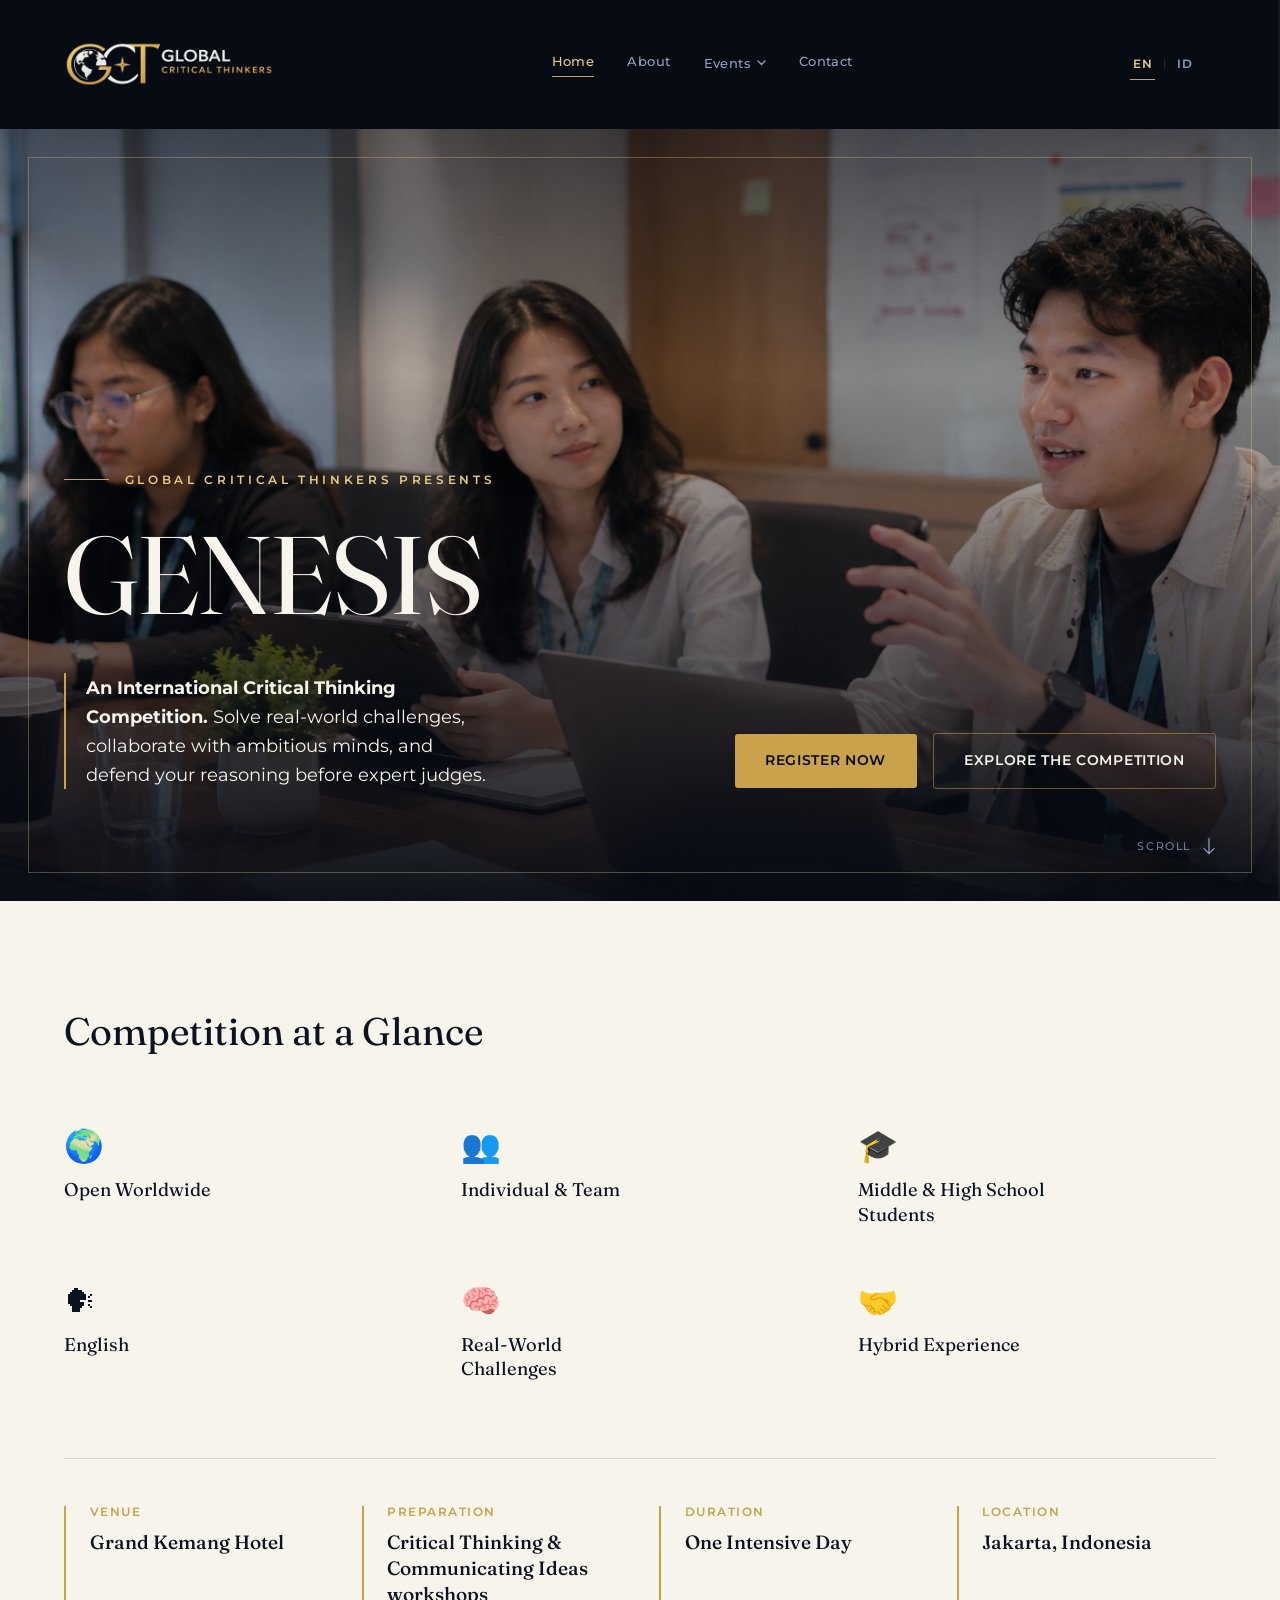
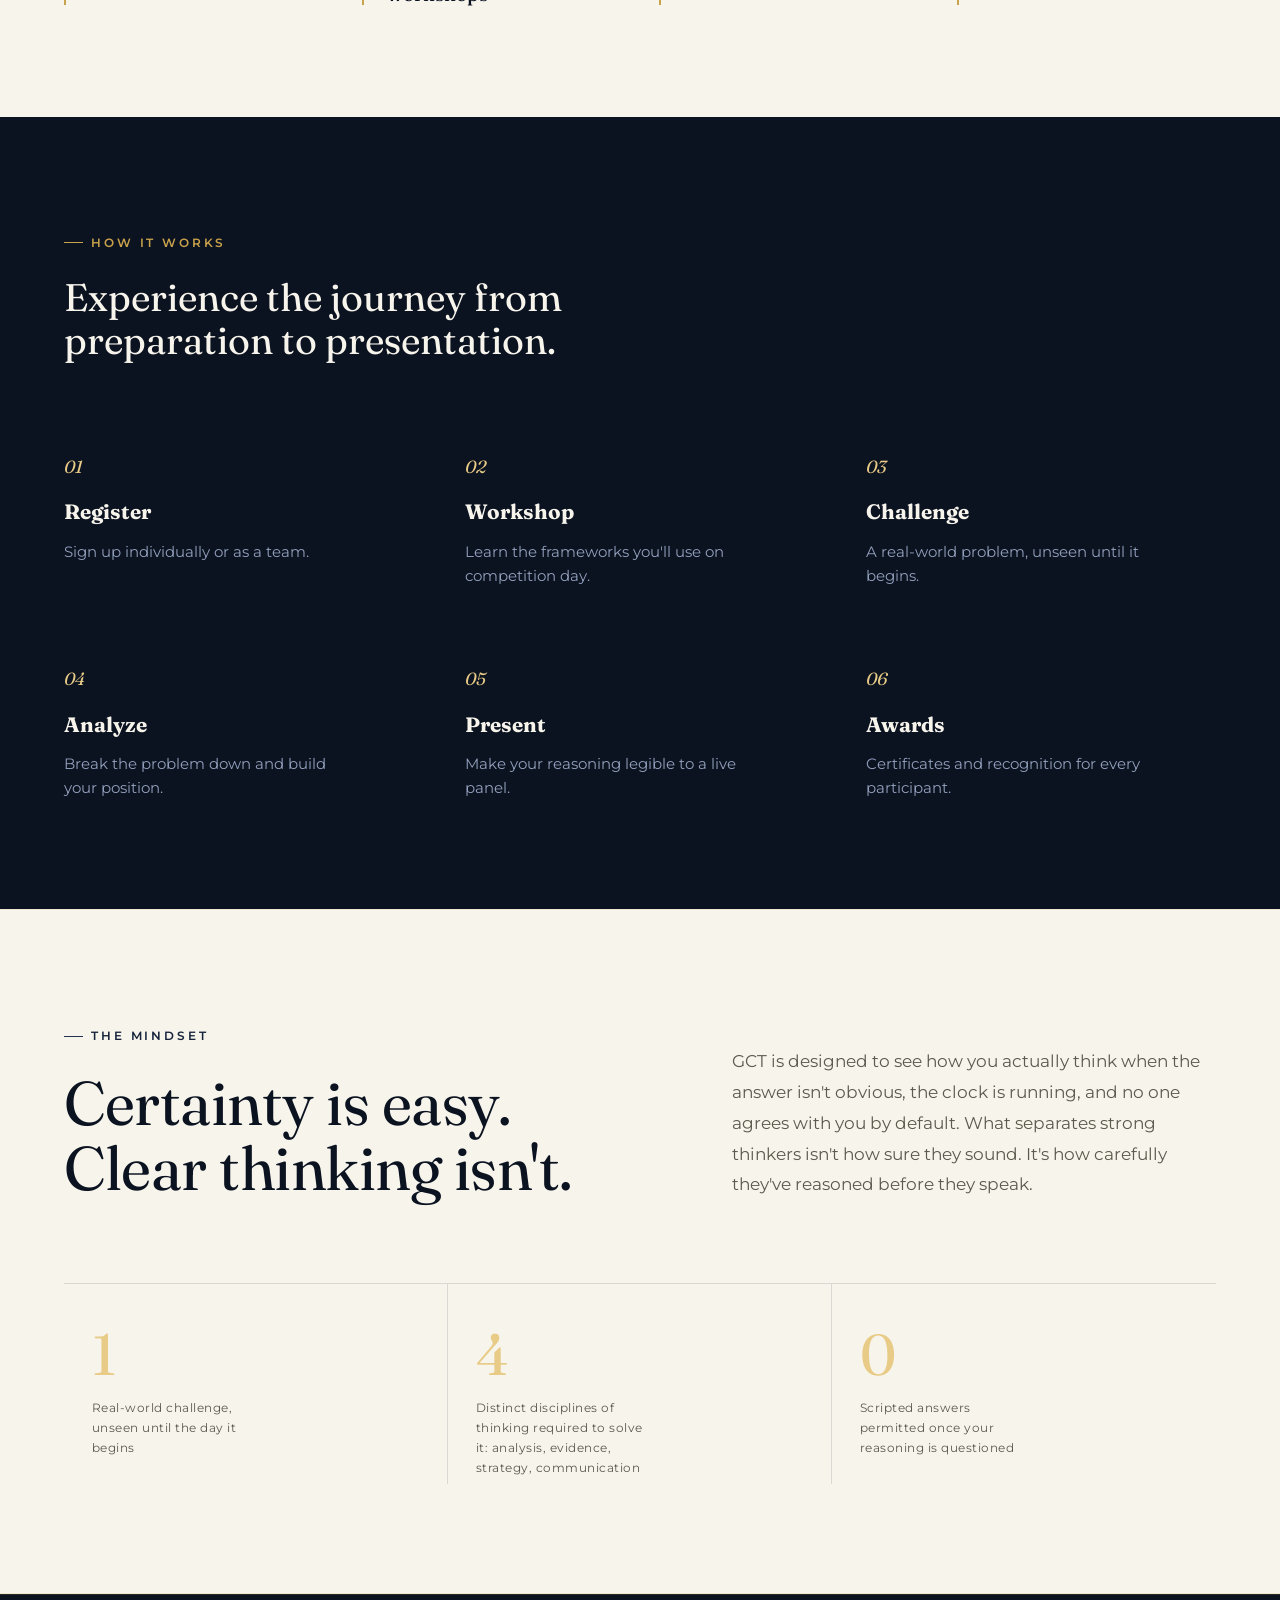
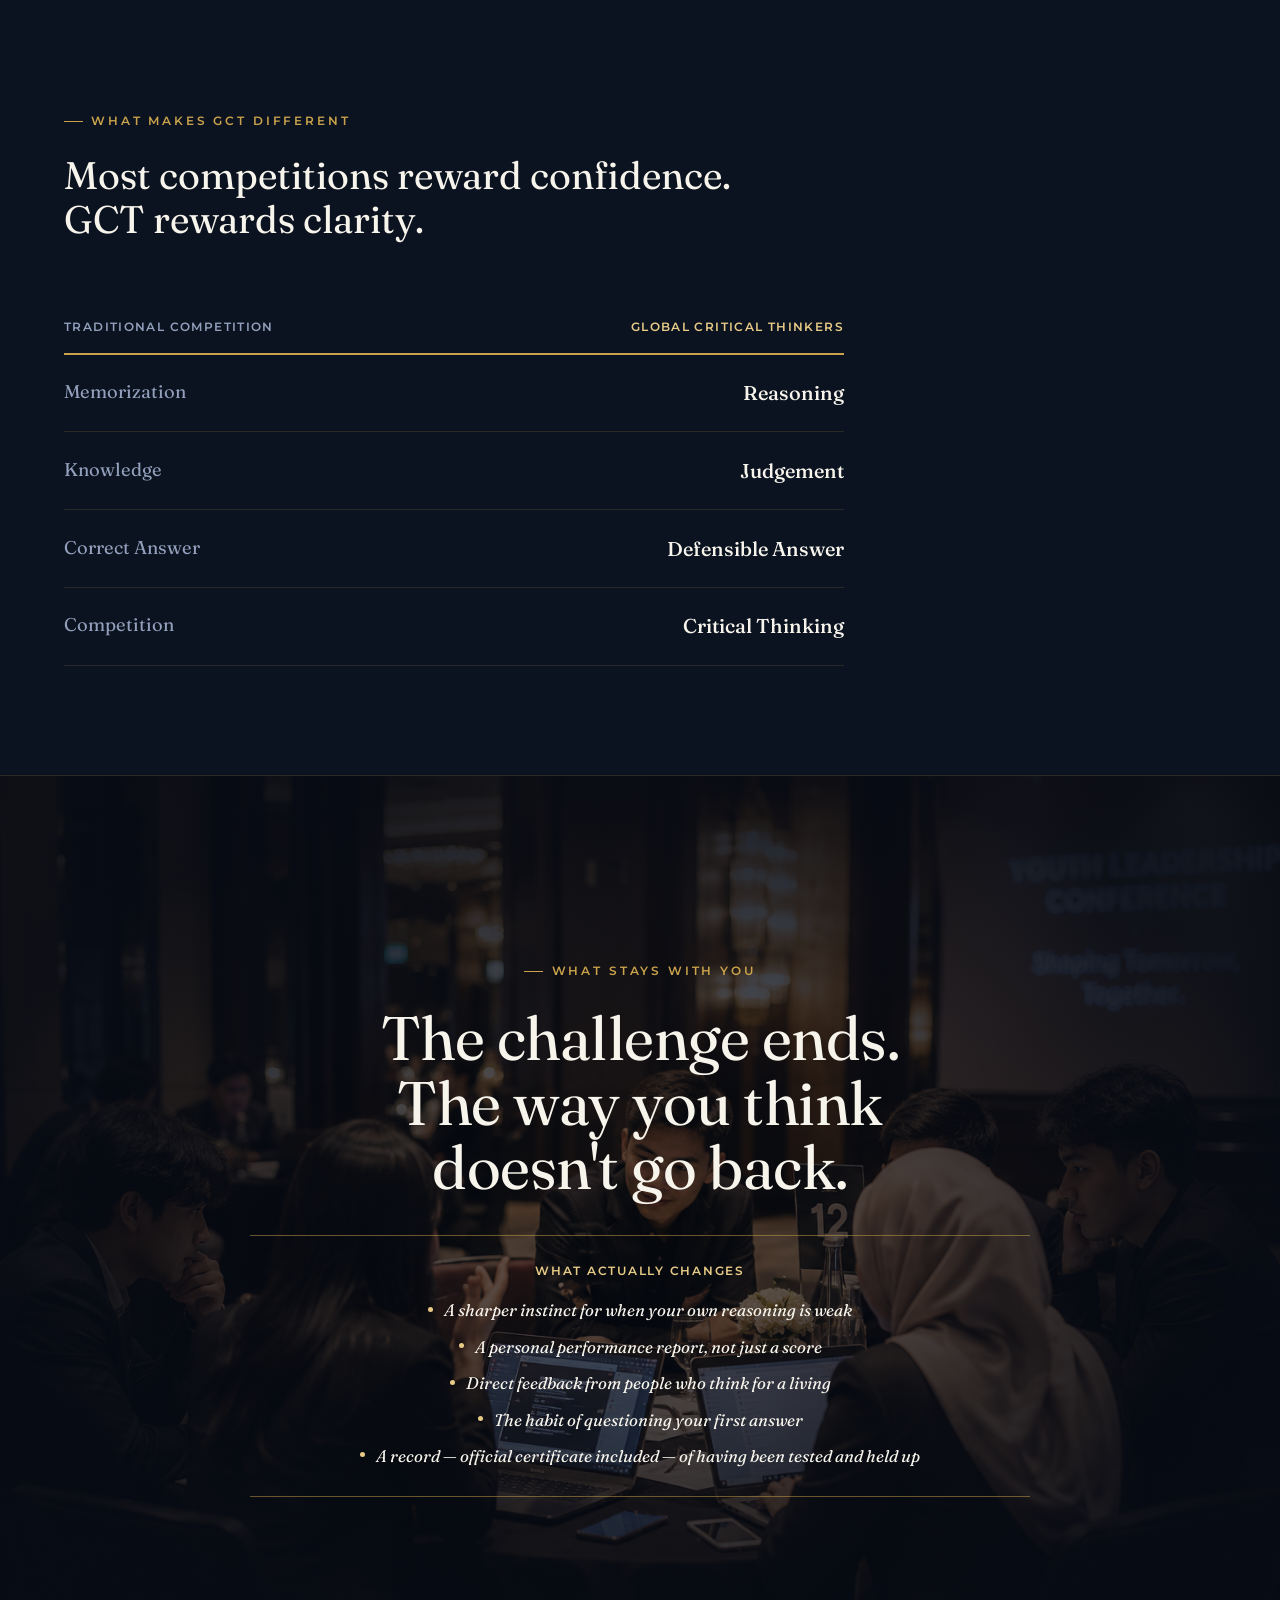
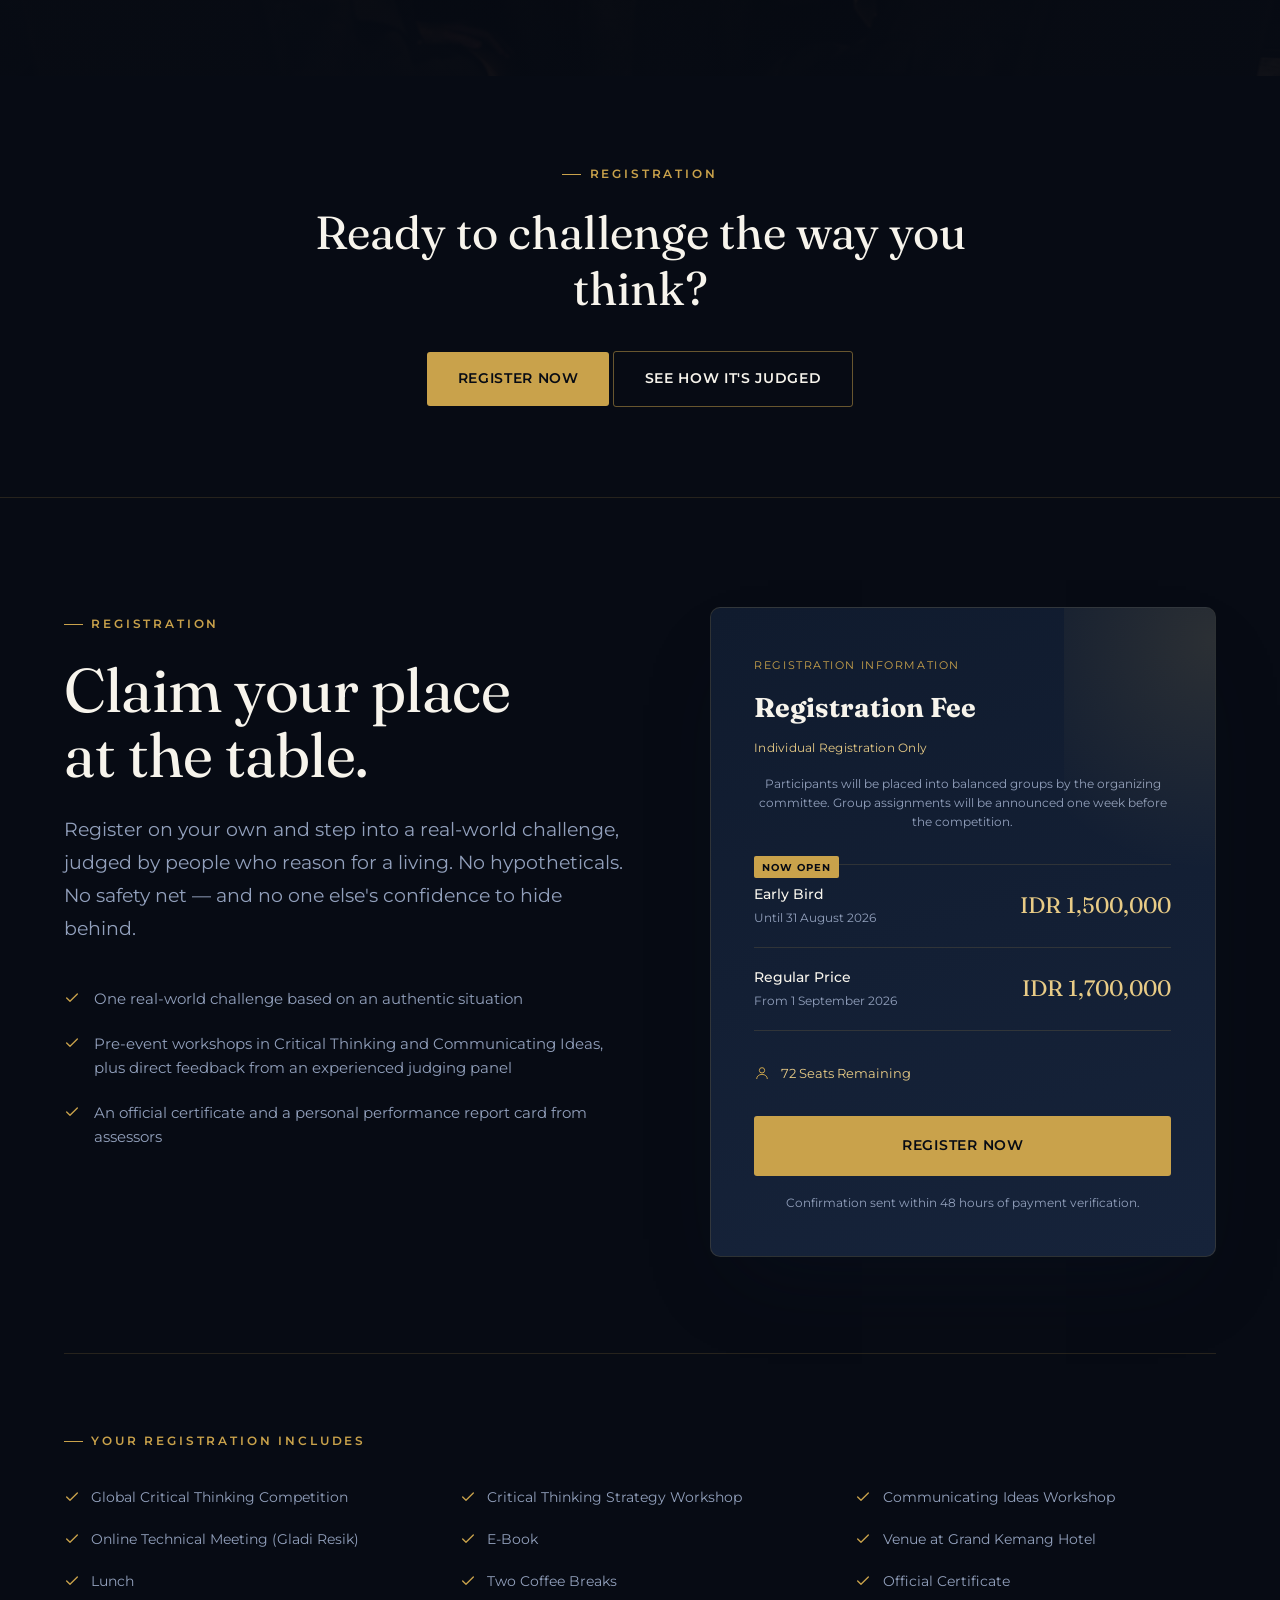
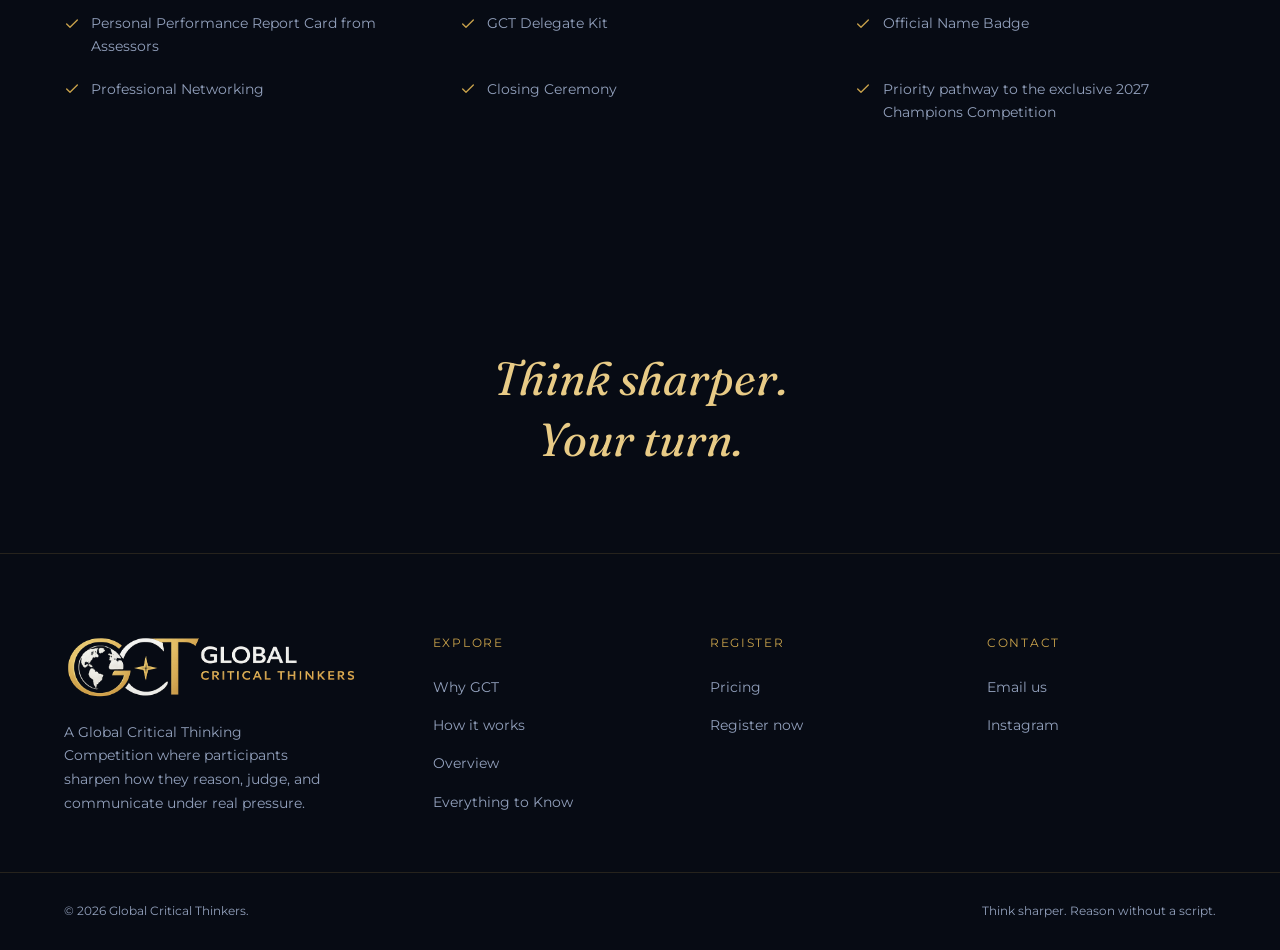
==== commit be283311: "Add files via upload" ====
--- a/index.html
+++ b/index.html
@@ -212,74 +212,6 @@
           <div class="compare__row">
             <span class="compare__left" data-i18n="whyGct.compare4Left">Competition</span>
             <span class="compare__right" data-i18n="whyGct.compare4Right">Critical Thinking</span>
-          </div>
-        </div>
-      </div>
-    </section>
-
-    <section class="section evaluation" id="evaluation" aria-labelledby="evaluation-heading">
-      <div class="container">
-        <div class="evaluation__grid">
-          <div class="evaluation__content">
-            <div class="evaluation__head reveal">
-              <p class="eyebrow" data-i18n="evaluation.eyebrow">Assessment</p>
-              <h2 id="evaluation-heading" class="display-lg" data-i18n="evaluation.headline">How You're Evaluated</h2>
-              <p class="lede" data-i18n="evaluation.intro1">Great decisions begin with great reasoning.</p>
-              <p class="lede" style="margin-top:0.8rem;" data-i18n="evaluation.intro2">Every participant is assessed using a standardized evaluation framework designed to measure not only outcomes, but also the quality of thinking behind every decision.</p>
-            </div>
-
-            <div class="evaluation__list reveal-stagger">
-              <div class="evaluation__item">
-                <span class="evaluation__item-num">01</span>
-                <div>
-                  <h3 class="evaluation__item-title" data-i18n="evaluation.dim1Title">Critical Analysis</h3>
-                  <p class="evaluation__item-desc" data-i18n="evaluation.dim1Desc">Ability to identify the real problem instead of reacting to the obvious one.</p>
-                </div>
-              </div>
-              <div class="evaluation__item">
-                <span class="evaluation__item-num">02</span>
-                <div>
-                  <h3 class="evaluation__item-title" data-i18n="evaluation.dim2Title">Evidence Evaluation</h3>
-                  <p class="evaluation__item-desc" data-i18n="evaluation.dim2Desc">Ability to distinguish facts, assumptions, opinions, and weak arguments.</p>
-                </div>
-              </div>
-              <div class="evaluation__item">
-                <span class="evaluation__item-num">03</span>
-                <div>
-                  <h3 class="evaluation__item-title" data-i18n="evaluation.dim3Title">Decision Making</h3>
-                  <p class="evaluation__item-desc" data-i18n="evaluation.dim3Desc">Ability to choose the strongest solution under uncertainty.</p>
-                </div>
-              </div>
-              <div class="evaluation__item">
-                <span class="evaluation__item-num">04</span>
-                <div>
-                  <h3 class="evaluation__item-title" data-i18n="evaluation.dim4Title">Communication</h3>
-                  <p class="evaluation__item-desc" data-i18n="evaluation.dim4Desc">Ability to explain complex reasoning clearly and logically.</p>
-                </div>
-              </div>
-              <div class="evaluation__item">
-                <span class="evaluation__item-num">05</span>
-                <div>
-                  <h3 class="evaluation__item-title" data-i18n="evaluation.dim5Title">Reflection</h3>
-                  <p class="evaluation__item-desc" data-i18n="evaluation.dim5Desc">Ability to defend, reconsider, and improve ideas when challenged.</p>
-                </div>
-              </div>
-            </div>
-
-            <div class="evaluation__block reveal">
-              <p class="evaluation__block-label" data-i18n="evaluation.philosophyLabel">Assessment Philosophy</p>
-              <p class="evaluation__philosophy-text" data-i18n-html="evaluation.philosophy">We do not reward the fastest answer.<br>We reward the strongest reasoning.</p>
-            </div>
-
-            <div class="evaluation__block reveal">
-              <p class="evaluation__block-label" data-i18n="evaluation.reportLabel">Performance Report</p>
-              <p class="evaluation__report-copy" data-i18n="evaluation.reportCopy">Every participant receives a personalized Performance Report based on the same evaluation framework used throughout the competition.</p>
-              <p class="evaluation__report-note" data-i18n-html="evaluation.reportNote">Winning is only one outcome.<br>Understanding how you think is the lasting one.</p>
-            </div>
-          </div>
-
-          <div class="evaluation__media reveal">
-            <img src="images/gambar7.png" alt="Participants engaged in collaborative analysis and reasoning during the competition" data-i18n-alt="evaluation.imageAlt" loading="lazy">
           </div>
         </div>
       </div>
@@ -308,116 +240,14 @@
       </div>
     </section>
 
-    <section class="section section--paper trust" id="trust" aria-labelledby="trust-heading">
-      <div class="container">
-        <div class="trust__head reveal">
-          <p class="eyebrow eyebrow--dark" data-i18n="trust.eyebrow">The record</p>
-          <h2 id="trust-heading" class="display-lg" data-i18n-html="trust.headline">Everything worth knowing<br>before you commit to this.</h2>
-        </div>
-
-        <div class="trust-nav reveal-stagger" role="tablist" aria-label="Awards, Venue, FAQ">
-          <button class="trust-nav__card" type="button" role="tab" id="trust-tab-awards" aria-selected="false" aria-controls="trust-panel-awards" data-target="awards">
-            <span class="trust-nav__icon" aria-hidden="true">
-              <svg width="22" height="22" viewBox="0 0 24 24" fill="none"><path d="M12 2l2.4 5.6L20 8.3l-4.2 3.9 1.2 5.8L12 14.9l-5 3.1 1.2-5.8L4 8.3l5.6-.7L12 2z" stroke="currentColor" stroke-width="1.4" stroke-linejoin="round"/></svg>
-            </span>
-            <span class="trust-nav__label" data-i18n="trust.cardAwards">Awards</span>
-            <span class="trust-nav__desc" data-i18n="trust.cardAwardsDesc">Certificates &amp; recognition</span>
-          </button>
-          <button class="trust-nav__card" type="button" role="tab" id="trust-tab-venue" aria-selected="false" aria-controls="trust-panel-venue" data-target="venue">
-            <span class="trust-nav__icon" aria-hidden="true">
-              <svg width="22" height="22" viewBox="0 0 24 24" fill="none"><path d="M12 21s-7-6.1-7-11.5A7 7 0 0 1 19 9.5C19 14.9 12 21 12 21z" stroke="currentColor" stroke-width="1.4" stroke-linejoin="round"/><circle cx="12" cy="9.5" r="2.4" stroke="currentColor" stroke-width="1.4"/></svg>
-            </span>
-            <span class="trust-nav__label" data-i18n="trust.cardVenue">Venue</span>
-            <span class="trust-nav__desc" data-i18n="trust.cardVenueDesc">Where it's held</span>
-          </button>
-          <button class="trust-nav__card" type="button" role="tab" id="trust-tab-faq" aria-selected="false" aria-controls="trust-panel-faq" data-target="faq">
-            <span class="trust-nav__icon" aria-hidden="true">
-              <svg width="22" height="22" viewBox="0 0 24 24" fill="none"><path d="M9.5 9a2.5 2.5 0 1 1 3.6 2.24C12 11.7 12 12.5 12 13.5" stroke="currentColor" stroke-width="1.4" stroke-linecap="round"/><circle cx="12" cy="17" r="0.9" fill="currentColor"/><circle cx="12" cy="12" r="9" stroke="currentColor" stroke-width="1.4"/></svg>
-            </span>
-            <span class="trust-nav__label" data-i18n="trust.cardFaq">FAQ</span>
-            <span class="trust-nav__desc" data-i18n="trust.cardFaqDesc">Common questions</span>
-          </button>
-        </div>
-
-        <div class="trust-panels">
-          <p class="trust-empty" id="trust-empty" data-i18n="trust.emptyState">Choose a topic above to continue.</p>
-
-          <div class="trust-panel" id="trust-panel-awards" role="tabpanel" aria-labelledby="trust-tab-awards" hidden>
-            <div class="panel-intro reveal">
-              <h3 class="panel-intro__title" data-i18n="trust.awardsTitle">Recognition & Certification</h3>
-              <p class="panel-intro__copy" data-i18n="trust.awardsCopy">This competition does not provide cash prizes. Every participant who completes the competition will receive an official certificate.</p>
-            </div>
-            <div class="award-list reveal-stagger">
-              <div class="award-row"><span class="award-row__name" data-i18n="trust.award1">Champion</span><span class="award-row__value" data-i18n="trust.certificate">Certificate</span></div>
-              <div class="award-row"><span class="award-row__name" data-i18n-html="trust.award2">Excellence Award <em>(Top 10%)</em></span><span class="award-row__value" data-i18n="trust.certificate">Certificate</span></div>
-              <div class="award-row"><span class="award-row__name" data-i18n="trust.award3">Outstanding Reasoning</span><span class="award-row__value" data-i18n="trust.certificate">Certificate</span></div>
-              <div class="award-row"><span class="award-row__name" data-i18n="trust.award4">Clearest Communicator</span><span class="award-row__value" data-i18n="trust.certificate">Certificate</span></div>
-              <div class="award-row"><span class="award-row__name" data-i18n="trust.award5">Sharpest Judgment</span><span class="award-row__value" data-i18n="trust.certificate">Certificate</span></div>
-              <div class="award-row"><span class="award-row__name" data-i18n="trust.award6">Best Critical Analysis</span><span class="award-row__value" data-i18n="trust.certificate">Certificate</span></div>
-              <div class="award-row"><span class="award-row__name" data-i18n="trust.award7">Judges' Recognition</span><span class="award-row__value" data-i18n="trust.certificate">Certificate</span></div>
-              <div class="award-row"><span class="award-row__name" data-i18n="trust.award8">Certificate of Participation</span><span class="award-row__value" data-i18n="trust.allParticipants">All Participants</span></div>
-            </div>
-          </div>
-
-          <div class="trust-panel" id="trust-panel-venue" role="tabpanel" aria-labelledby="trust-tab-venue" hidden>
-            <div class="venue-panel reveal">
-              <div class="venue-panel__img">
-                <img src="images/Grandkemang.jpg" alt="Grand Kemang Hotel, Jakarta — poolside courtyard at night" data-i18n-alt="trust.venueImageAlt" loading="lazy">
-              </div>
-              <div class="venue-panel__body">
-                <p class="eyebrow eyebrow--dark" data-i18n="trust.venueEyebrow">Venue</p>
-                <h3 class="venue-panel__name" data-i18n="trust.venueName">Grand Kemang Hotel</h3>
-                <p class="venue-panel__location" data-i18n="trust.venueLocation">Jakarta, Indonesia</p>
-                <p class="venue-panel__note" data-i18n="trust.venueNote">The inaugural Global Critical Thinkers will be held at Grand Kemang Hotel — a landmark venue in South Jakarta, chosen to match the standard we're setting from day one.</p>
-              </div>
-            </div>
-          </div>
-
-          <div class="trust-panel" id="trust-panel-faq" role="tabpanel" aria-labelledby="trust-tab-faq" hidden>
-            <div class="faq-list reveal-stagger">
-              <div class="faq-item">
-                <button class="faq-item__q"><span data-i18n="trust.faqQ1">Who can participate?</span><svg width="18" height="18" viewBox="0 0 24 24" fill="none"><path d="M12 5v14M5 12h14" stroke="currentColor" stroke-width="1.5" stroke-linecap="round"/></svg></button>
-                <div class="faq-item__a"><p data-i18n="trust.faqA1">Global Critical Thinkers is open to junior high school students, senior high school students, university students, and fresh graduates.</p></div>
-              </div>
-              <div class="faq-item">
-                <button class="faq-item__q"><span data-i18n="trust.faqQ2">Can I register on my own, or do I need a group?</span><svg width="18" height="18" viewBox="0 0 24 24" fill="none"><path d="M12 5v14M5 12h14" stroke="currentColor" stroke-width="1.5" stroke-linecap="round"/></svg></button>
-                <div class="faq-item__a"><p data-i18n="trust.faqA2">You can register entirely on your own. You'll be placed alongside other participants by the organizing committee (up to 10 people per group) so the challenge is tested fairly for everyone involved.</p></div>
-              </div>
-              <div class="faq-item">
-                <button class="faq-item__q"><span data-i18n="trust.faqQ3">Do I need prior experience?</span><svg width="18" height="18" viewBox="0 0 24 24" fill="none"><path d="M12 5v14M5 12h14" stroke="currentColor" stroke-width="1.5" stroke-linecap="round"/></svg></button>
-                <div class="faq-item__a"><p data-i18n="trust.faqA3">No. The competition is designed for both beginners and experienced participants.</p></div>
-              </div>
-              <div class="faq-item">
-                <button class="faq-item__q"><span data-i18n="trust.faqQ4">What language will be used?</span><svg width="18" height="18" viewBox="0 0 24 24" fill="none"><path d="M12 5v14M5 12h14" stroke="currentColor" stroke-width="1.5" stroke-linecap="round"/></svg></button>
-                <div class="faq-item__a"><p data-i18n="trust.faqA4">English.</p></div>
-              </div>
-              <div class="faq-item">
-                <button class="faq-item__q"><span data-i18n="trust.faqQ5">What should I prepare?</span><svg width="18" height="18" viewBox="0 0 24 24" fill="none"><path d="M12 5v14M5 12h14" stroke="currentColor" stroke-width="1.5" stroke-linecap="round"/></svg></button>
-                <div class="faq-item__a"><p data-i18n="trust.faqA5">A laptop, business casual attire, an optional notebook, and a willingness to have your thinking questioned.</p></div>
-              </div>
-              <div class="faq-item">
-                <button class="faq-item__q"><span data-i18n="trust.faqQ6">Is accommodation included?</span><svg width="18" height="18" viewBox="0 0 24 24" fill="none"><path d="M12 5v14M5 12h14" stroke="currentColor" stroke-width="1.5" stroke-linecap="round"/></svg></button>
-                <div class="faq-item__a"><p data-i18n="trust.faqA6">Lunch and two coffee breaks are included. Transportation and accommodation are not included.</p></div>
-              </div>
-              <div class="faq-item">
-                <button class="faq-item__q"><span data-i18n="trust.faqQ7">When will the venue be announced?</span><svg width="18" height="18" viewBox="0 0 24 24" fill="none"><path d="M12 5v14M5 12h14" stroke="currentColor" stroke-width="1.5" stroke-linecap="round"/></svg></button>
-                <div class="faq-item__a"><p data-i18n="trust.faqA7">The official venue will be announced before the event.</p></div>
-              </div>
-              <div class="faq-item">
-                <button class="faq-item__q"><span data-i18n="trust.faqQ8">What happens after payment?</span><svg width="18" height="18" viewBox="0 0 24 24" fill="none"><path d="M12 5v14M5 12h14" stroke="currentColor" stroke-width="1.5" stroke-linecap="round"/></svg></button>
-                <div class="faq-item__a"><p data-i18n="trust.faqA8">Your registration will be confirmed within 48 hours after payment verification.</p></div>
-              </div>
-            </div>
-          </div>
-        </div>
-      </div>
-    </section>
-
     <section class="final-cta" id="final-cta" aria-labelledby="final-cta-heading">
       <div class="container">
         <p class="eyebrow final-cta__eyebrow" data-i18n="finalCta.eyebrow">Registration</p>
         <h2 id="final-cta-heading" class="final-cta__headline" data-i18n="finalCta.headline">Ready to challenge the way you think?</h2>
-        <a href="#registration" class="btn btn--gold" data-i18n="finalCta.cta">Register Now</a>
+        <div class="final-cta__actions">
+          <a href="#registration" class="btn btn--gold" data-i18n="finalCta.cta">Register Now</a>
+          <a href="competition.html" class="btn btn--outline" data-i18n="finalCta.ctaSecondary">See How It's Judged</a>
+        </div>
       </div>
     </section>
 
--- a/css/style.css
+++ b/css/style.css
@@ -97,6 +97,18 @@
 /* -------------------------------------------------------------------------
    2. TYPE SCALE / UTILITIES
    ------------------------------------------------------------------------- */
+.visually-hidden {
+  position: absolute;
+  width: 1px;
+  height: 1px;
+  padding: 0;
+  margin: -1px;
+  overflow: hidden;
+  clip: rect(0, 0, 0, 0);
+  white-space: nowrap;
+  border: 0;
+}
+
 .eyebrow {
   font-family: var(--font-body);
   font-size: 0.74rem;
@@ -367,6 +379,95 @@
 .site-header.is-nav-open .site-nav__toggle-icon { background: transparent; }
 .site-header.is-nav-open .site-nav__toggle-icon::before { transform: translateY(6px) rotate(45deg); }
 .site-header.is-nav-open .site-nav__toggle-icon::after { transform: translateY(-6px) rotate(-45deg); }
+
+/* ------------------------------------------------------------------
+   Desktop Events dropdown — sits inline in .site-nav, opens beneath
+   the "Events" trigger. Same visual language as .nav-pop__panel
+   (navy surface, gold accents, quiet fade + translateY).
+   ------------------------------------------------------------------ */
+.nav-events { position: relative; }
+
+.nav-events__trigger {
+  display: inline-flex;
+  align-items: center;
+  gap: 0.35rem;
+}
+.nav-events__chevron {
+  flex-shrink: 0;
+  color: currentColor;
+  transition: transform 0.25s var(--ease);
+}
+.nav-events.is-open .nav-events__chevron { transform: rotate(180deg); }
+
+.nav-events__panel {
+  display: block;
+  position: absolute;
+  top: calc(100% + 0.9rem);
+  left: 50%;
+  transform: translate(-50%, -6px);
+  min-width: 190px;
+  background: var(--navy-900);
+  border: 1px solid var(--line-navy);
+  border-radius: var(--radius-lg);
+  box-shadow: var(--shadow-lg);
+  padding: 0.5rem;
+  opacity: 0;
+  visibility: hidden;
+  pointer-events: none;
+  transition: opacity 0.22s var(--ease), transform 0.22s var(--ease), visibility 0s linear 0.22s;
+  z-index: 950;
+}
+/* Invisible hover bridge: the panel sits 0.9rem below the trigger, and
+   that visual gap is a dead zone for hover since the panel is
+   position:absolute (removed from the wrapper's normal-flow hover box).
+   This pseudo-element extends the panel's actual hit area up to meet
+   the trigger, so moving the cursor straight down never exits
+   .nav-events and never fires mouseleave prematurely. */
+.nav-events__panel::before {
+  content: '';
+  position: absolute;
+  left: 0;
+  right: 0;
+  top: -0.9rem;
+  height: 0.9rem;
+}
+.nav-events.is-open .nav-events__panel {
+  opacity: 1;
+  visibility: visible;
+  pointer-events: auto;
+  transform: translate(-50%, 0);
+  transition: opacity 0.22s var(--ease), transform 0.22s var(--ease), visibility 0s linear 0s;
+}
+
+.nav-events__link {
+  display: block;
+  padding: 0.65rem 0.9rem;
+  border-radius: var(--radius-md);
+  font-family: var(--font-body);
+  font-size: 0.85rem;
+  font-weight: 500;
+  color: var(--paper);
+  transition: background 0.2s var(--ease), color 0.2s var(--ease);
+}
+.nav-events__link:hover,
+.nav-events__link:focus-visible {
+  background: rgba(201, 162, 75, 0.1);
+  color: var(--gold-light);
+}
+.nav-events__link.is-disabled {
+  color: var(--muted-on-navy);
+  opacity: 0.55;
+  cursor: not-allowed;
+}
+.nav-events__link:focus-visible {
+  outline: 2px solid var(--gold-light);
+  outline-offset: 2px;
+}
+
+@media (prefers-reduced-motion: reduce) {
+  .nav-events__panel,
+  .nav-events__chevron { transition: none; }
+}
 
 /* Mobile nav — floating dropdown panel anchored to the toggle button */
 .nav-pop { position: relative; }
@@ -446,6 +547,78 @@
   .nav-pop__cta:focus-visible {
     outline: 2px solid var(--gold-light);
     outline-offset: 2px;
+  }
+
+  /* Events accordion, nested inside the mobile nav-pop panel */
+  .nav-pop__accordion { display: flex; flex-direction: column; }
+
+  .nav-pop__accordion-trigger {
+    display: flex;
+    align-items: center;
+    justify-content: space-between;
+    width: 100%;
+    background: none;
+    border: none;
+    text-align: left;
+    font: inherit;
+    cursor: pointer;
+    min-height: 44px;
+  }
+  .nav-pop__accordion-trigger::after {
+    content: '';
+    width: 7px;
+    height: 7px;
+    border-right: 1px solid currentColor;
+    border-bottom: 1px solid currentColor;
+    transform: rotate(45deg);
+    transition: transform 0.25s var(--ease);
+    flex-shrink: 0;
+  }
+  .nav-pop__accordion-trigger.is-expanded::after { transform: rotate(-135deg); }
+
+  .nav-pop__accordion-panel {
+    max-height: 0;
+    overflow: hidden;
+    transition: max-height 0.28s var(--ease);
+  }
+
+  .nav-pop__sublink {
+    display: block;
+    padding: 0.75rem 1rem 0.75rem 1.75rem;
+    min-height: 44px;
+    border-radius: var(--radius-md);
+    font-family: var(--font-body);
+    font-size: 0.88rem;
+    font-weight: 500;
+    color: var(--muted-on-navy);
+    transition: background 0.2s var(--ease), color 0.2s var(--ease);
+  }
+  .nav-pop__sublink:hover,
+  .nav-pop__sublink:focus-visible {
+    background: rgba(201, 162, 75, 0.1);
+    color: var(--gold-light);
+  }
+  .nav-pop__sublink.is-disabled {
+    color: var(--muted-on-navy);
+    opacity: 0.5;
+    cursor: not-allowed;
+  }
+  .nav-pop__sublink--all {
+    margin-top: 0.15rem;
+    padding-left: 1rem;
+    font-size: 0.78rem;
+    letter-spacing: 0.04em;
+    text-transform: uppercase;
+    color: var(--gold-light);
+  }
+  .nav-pop__sublink:focus-visible {
+    outline: 2px solid var(--gold-light);
+    outline-offset: 2px;
+  }
+
+  @media (prefers-reduced-motion: reduce) {
+    .nav-pop__accordion-panel,
+    .nav-pop__accordion-trigger::after { transition: none; }
   }
 }
 
@@ -2282,6 +2455,100 @@
   max-width: 62ch;
 }
 
+/* -------------------------------------------------------------------------
+   EVENTS DIRECTORY — event cards, styled after .trust-nav__card so the
+   directory reads as part of the same design system, not a new pattern.
+   ------------------------------------------------------------------------- */
+.events-grid {
+  display: grid;
+  grid-template-columns: repeat(2, 1fr);
+  gap: clamp(1.4rem, 2.6vw, 2rem);
+}
+@media (max-width: 720px) {
+  .events-grid { grid-template-columns: 1fr; }
+}
+
+.event-card {
+  position: relative;
+  display: flex;
+  flex-direction: column;
+  align-items: flex-start;
+  gap: 1rem;
+  text-align: left;
+  padding: clamp(1.8rem, 3vw, 2.4rem);
+  background: var(--white);
+  border: 1px solid rgba(11,18,32,0.1);
+  border-radius: var(--radius-lg);
+  box-shadow: var(--shadow-sm);
+  transition: transform 0.4s var(--ease), box-shadow 0.4s var(--ease), border-color 0.4s var(--ease);
+}
+.event-card::after {
+  content: '';
+  position: absolute;
+  left: clamp(1.8rem, 3vw, 2.4rem);
+  right: clamp(1.8rem, 3vw, 2.4rem);
+  bottom: 0;
+  height: 2px;
+  background: var(--gold);
+  transform: scaleX(0);
+  transform-origin: left;
+  transition: transform 0.45s var(--ease);
+}
+a.event-card:hover,
+a.event-card:focus-visible {
+  transform: translateY(-5px);
+  box-shadow: var(--shadow-md);
+  border-color: rgba(201,162,75,0.4);
+}
+a.event-card:hover::after,
+a.event-card:focus-visible::after { transform: scaleX(1); }
+a.event-card:focus-visible {
+  outline: 2px solid var(--gold);
+  outline-offset: 3px;
+}
+
+.event-card__status {
+  font-size: 0.72rem;
+  font-weight: 600;
+  letter-spacing: 0.14em;
+  text-transform: uppercase;
+  color: var(--gold);
+}
+.event-card--disabled .event-card__status { color: var(--muted-on-paper); }
+
+.event-card__title {
+  font-family: var(--font-display);
+  font-size: clamp(1.5rem, 2.4vw, 1.9rem);
+  color: var(--ink);
+}
+
+.event-card__desc {
+  font-size: 0.95rem;
+  line-height: 1.7;
+  color: var(--muted-on-paper);
+  max-width: 42ch;
+}
+
+.event-card__cta {
+  margin-top: 0.2rem;
+  font-size: 0.78rem;
+  font-weight: 600;
+  letter-spacing: 0.08em;
+  text-transform: uppercase;
+  color: var(--gold);
+}
+
+.event-card--disabled {
+  cursor: not-allowed;
+  opacity: 0.7;
+  box-shadow: none;
+}
+.event-card--disabled .event-card__cta { color: var(--muted-on-paper); }
+
+@media (prefers-reduced-motion: reduce) {
+  .event-card, .event-card::after { transition: none; }
+}
+
 /* Generic institutional text section (Why GCT Exists, Our Vision, Beyond Competition) */
 .about-block { padding-block: clamp(4.5rem, 8vw, 7rem); }
 .about-block--paper { background: var(--paper); color: var(--ink); }
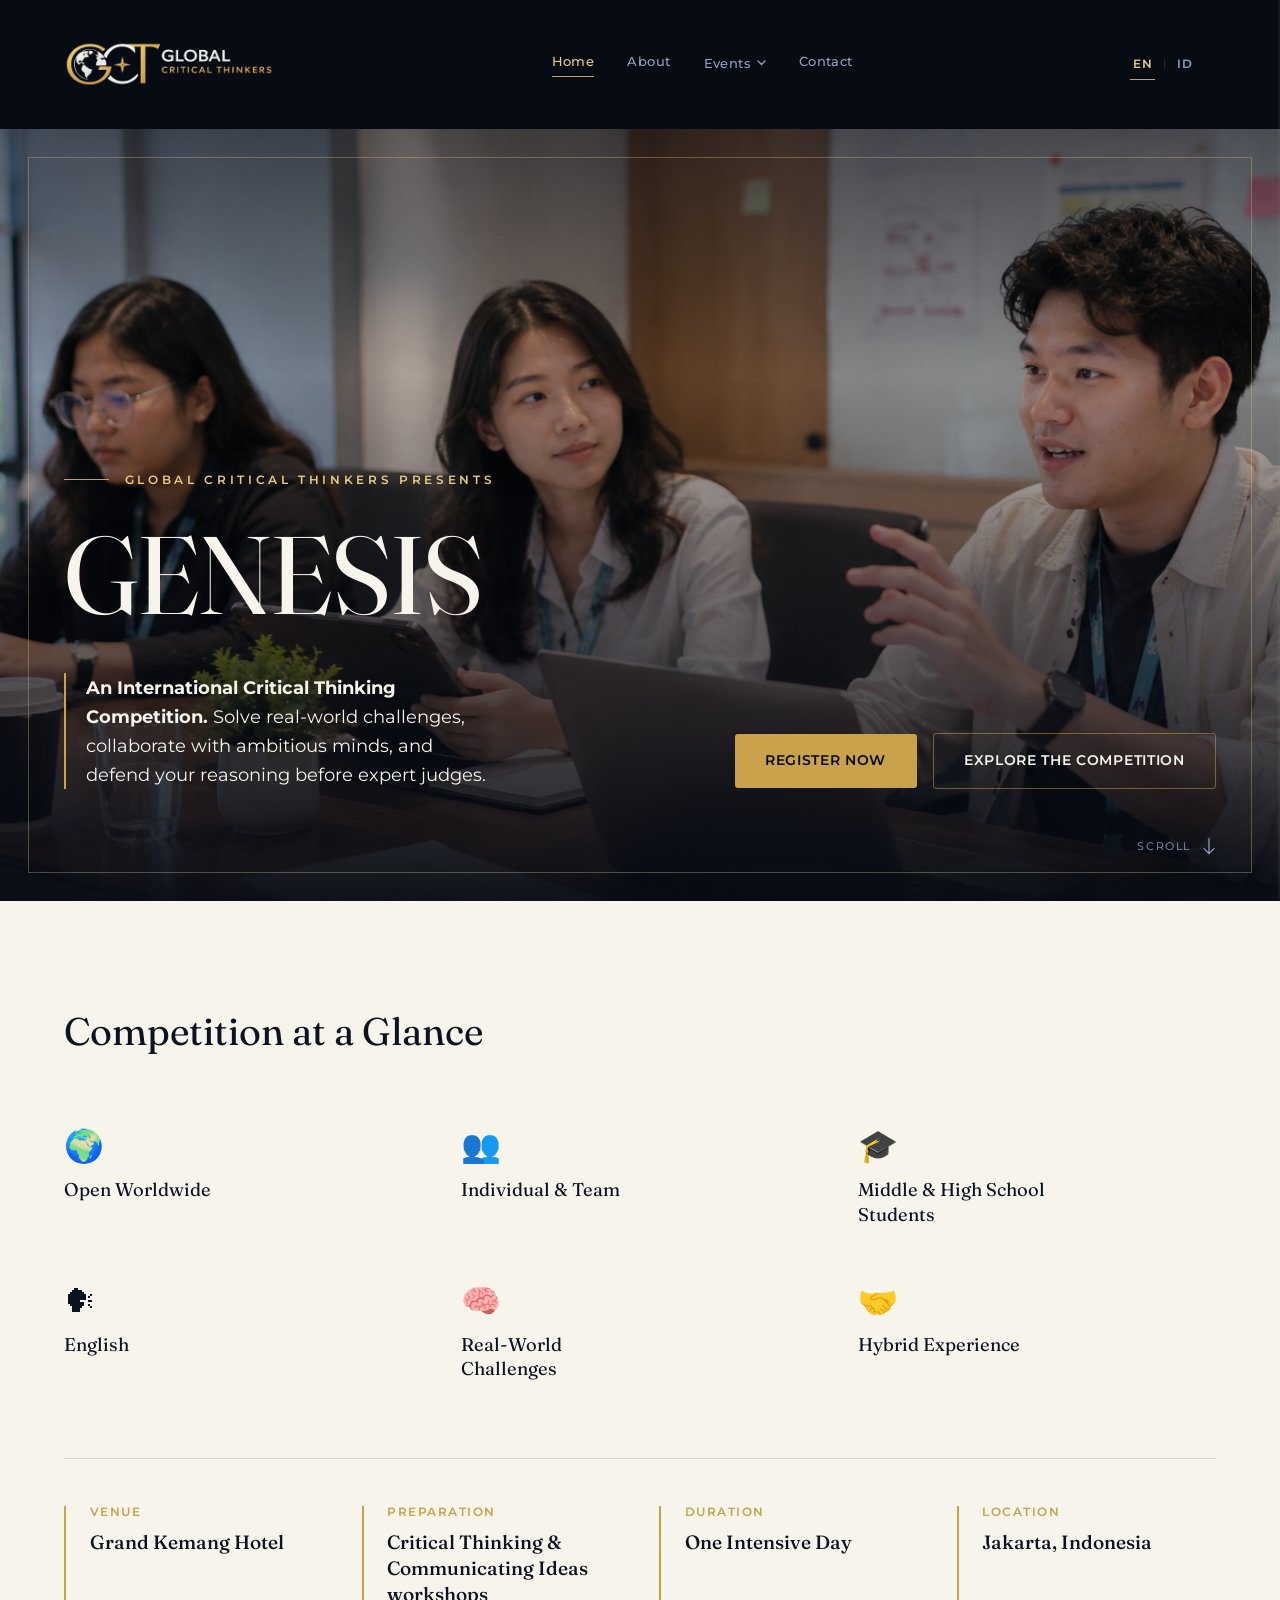
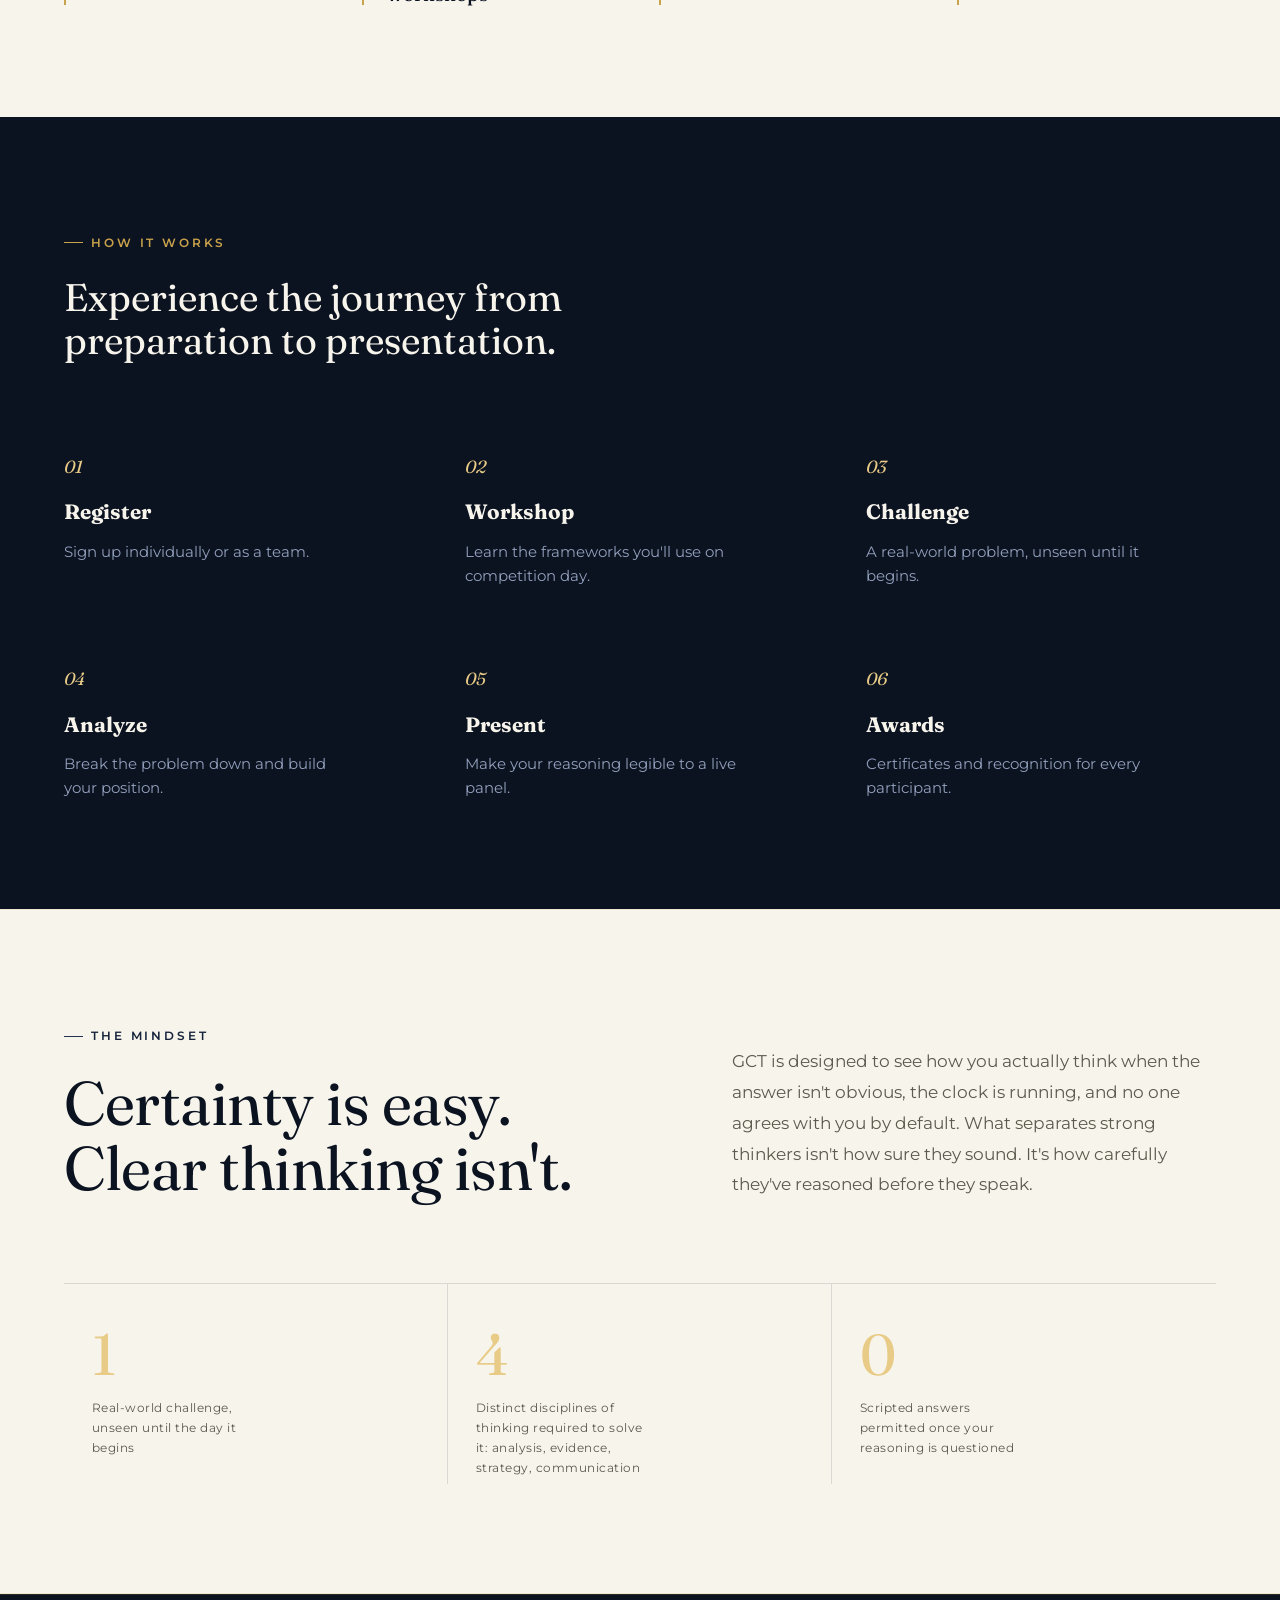
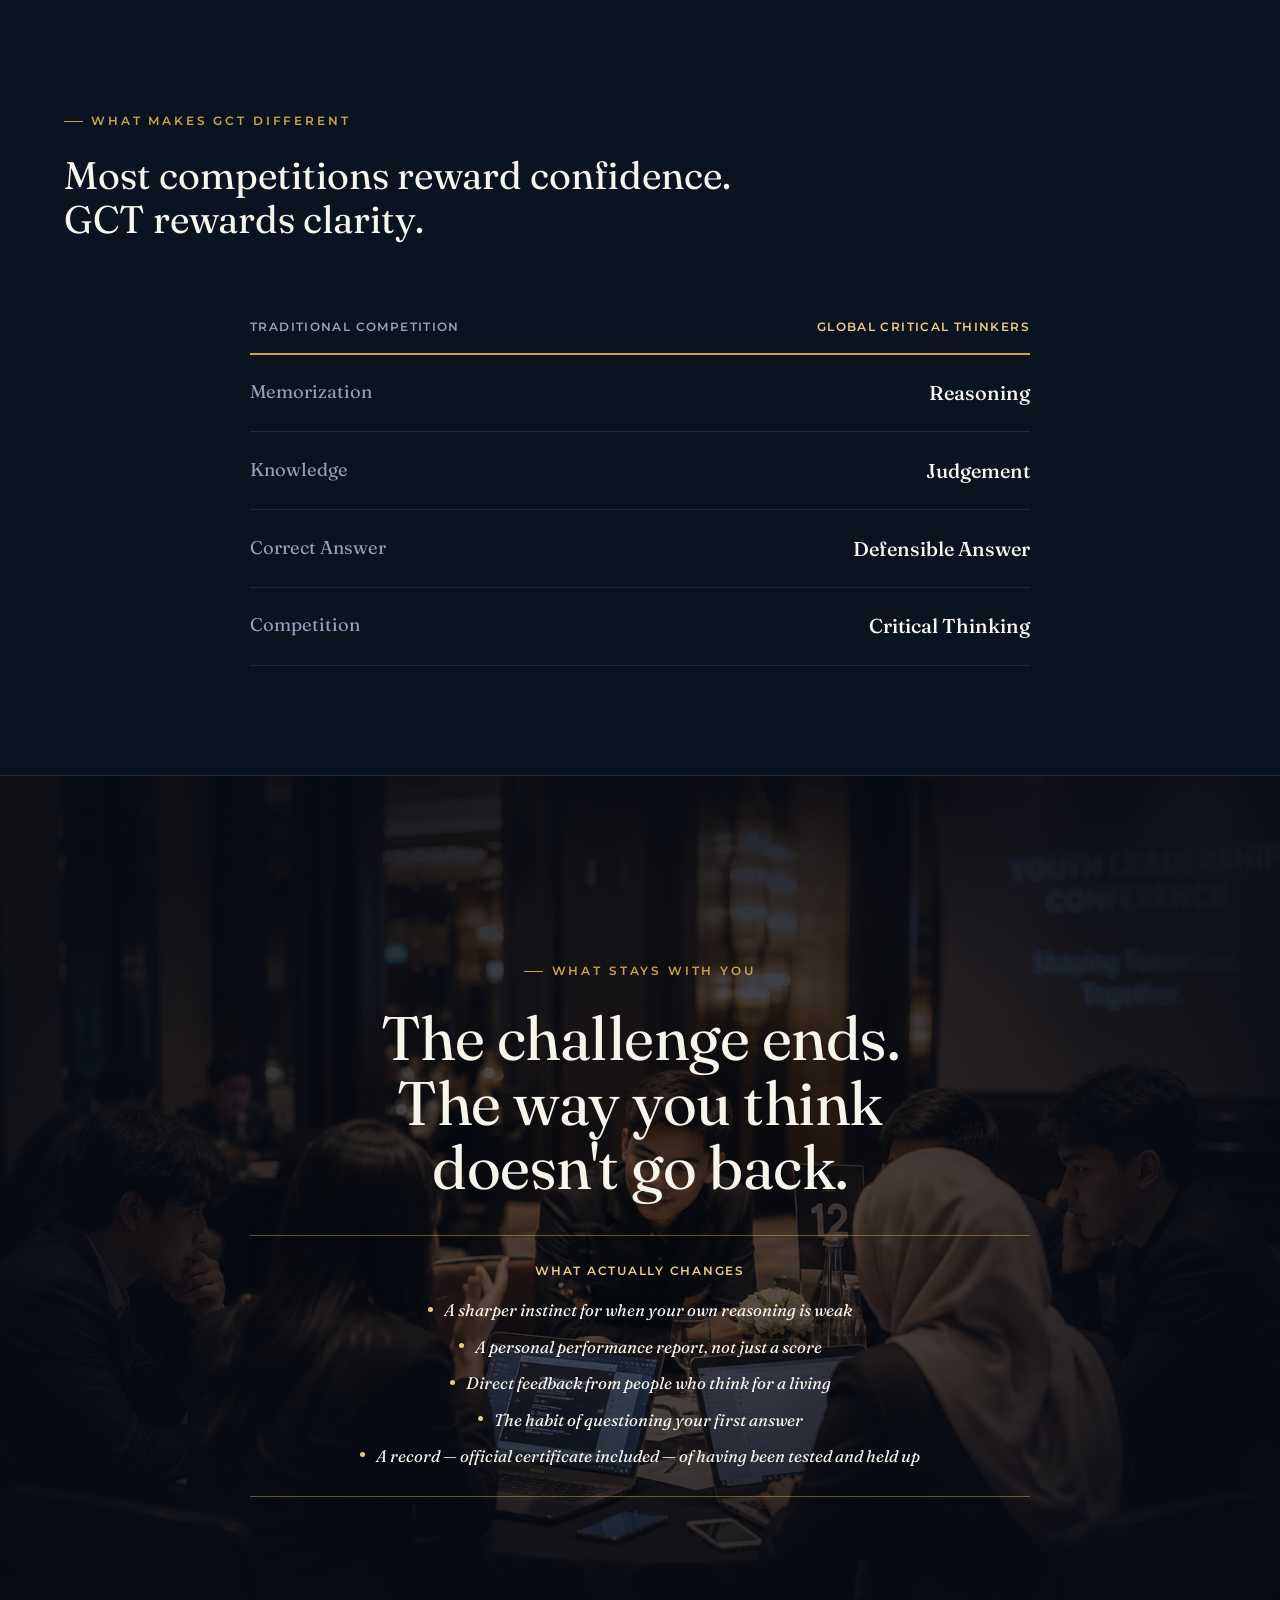
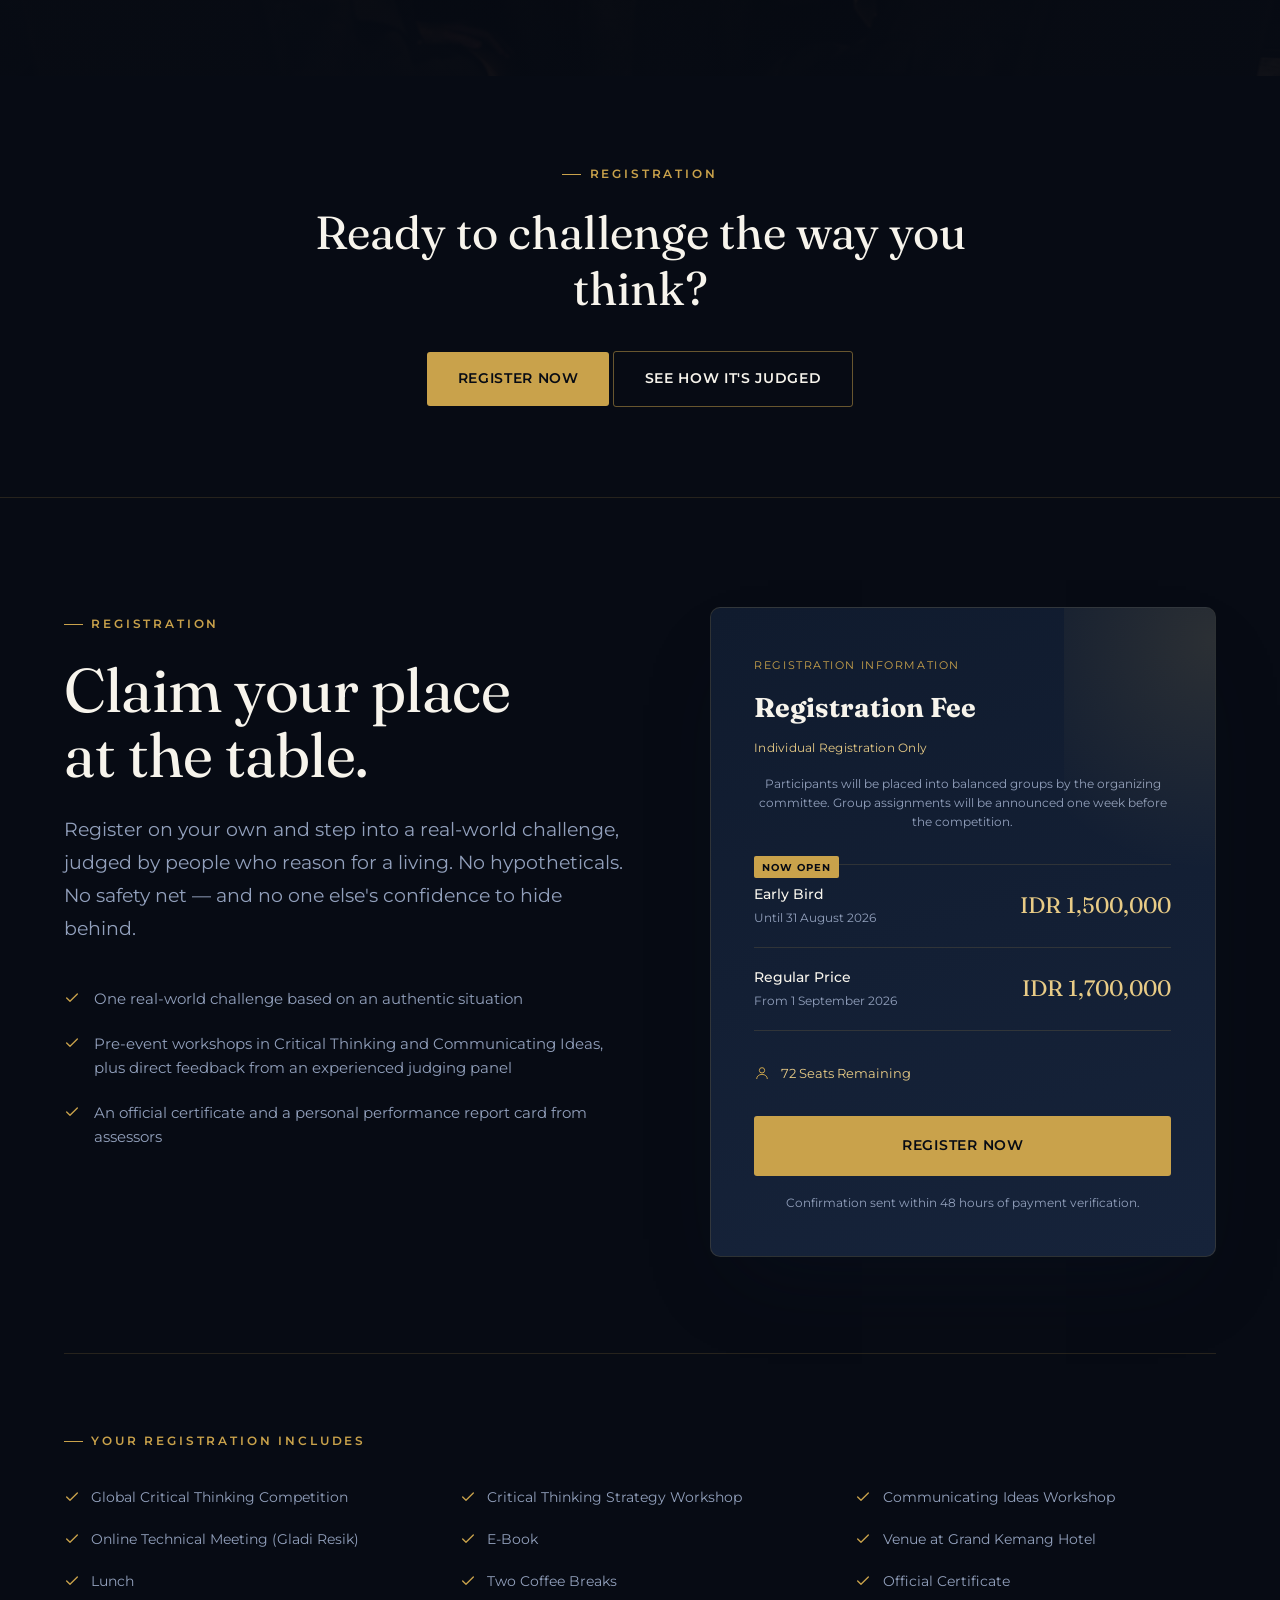
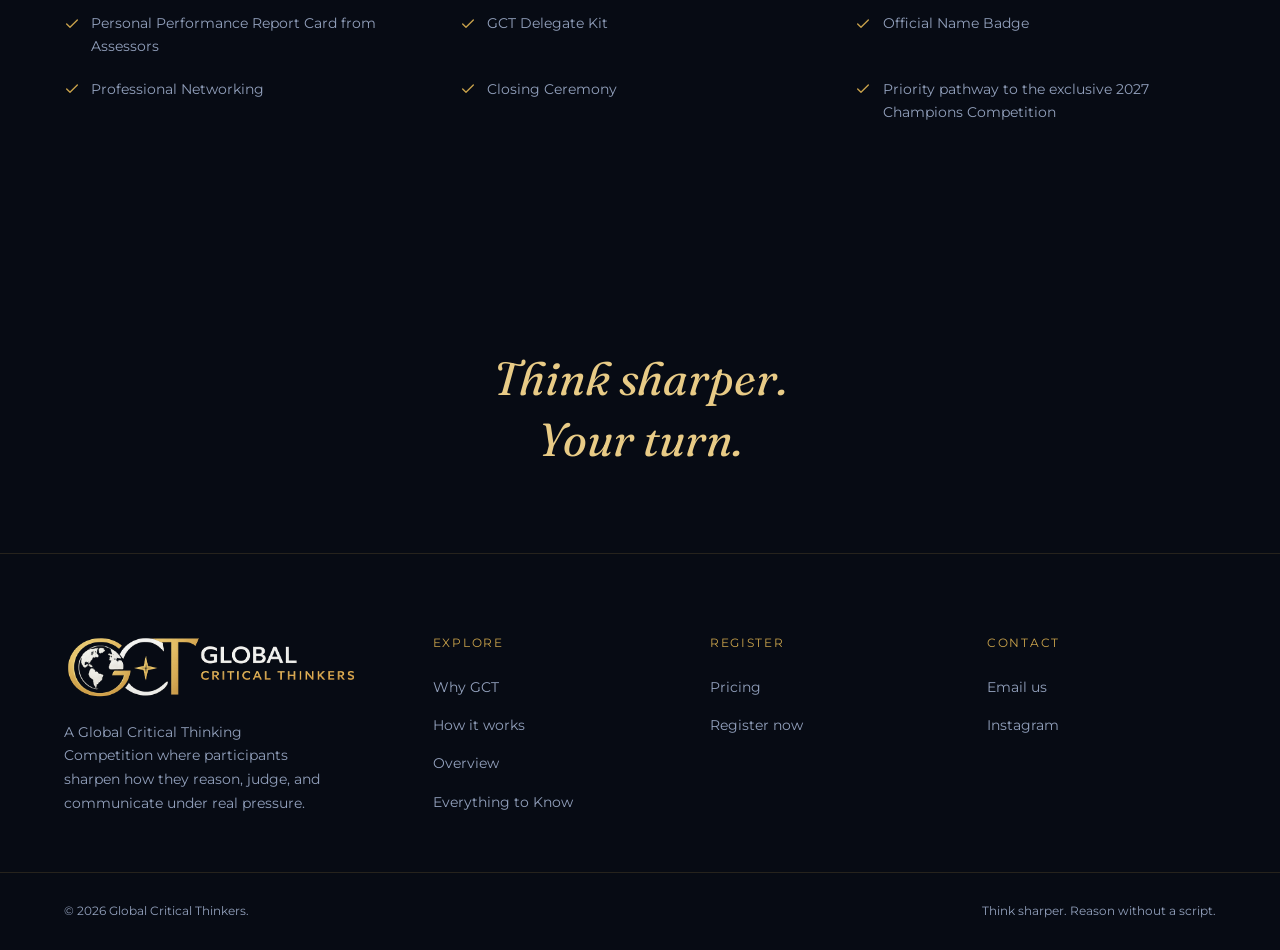
==== commit d5f0a4e2: "Add files via upload" ====
--- a/index.html
+++ b/index.html
@@ -127,7 +127,7 @@
           <div class="works-step">
             <span class="works-step__num">01</span>
             <h3 class="works-step__title" data-i18n="howItWorks.step1Title">Register</h3>
-            <p class="works-step__desc" data-i18n="howItWorks.step1Desc">Sign up individually or as a team.</p>
+            <p class="works-step__desc" data-i18n="howItWorks.step1Desc">Sign up individually.</p>
           </div>
           <div class="works-step">
             <span class="works-step__num">02</span>
@@ -136,22 +136,22 @@
           </div>
           <div class="works-step">
             <span class="works-step__num">03</span>
-            <h3 class="works-step__title" data-i18n="howItWorks.step3Title">Challenge</h3>
-            <p class="works-step__desc" data-i18n="howItWorks.step3Desc">A real-world problem, unseen until it begins.</p>
+            <h3 class="works-step__title" data-i18n="howItWorks.step3Title">Form Your Position</h3>
+            <p class="works-step__desc" data-i18n="howItWorks.step3Desc">A real-world problem, unseen until it begins — yours to reason through first.</p>
           </div>
           <div class="works-step">
             <span class="works-step__num">04</span>
-            <h3 class="works-step__title" data-i18n="howItWorks.step4Title">Analyze</h3>
-            <p class="works-step__desc" data-i18n="howItWorks.step4Desc">Break the problem down and build your position.</p>
+            <h3 class="works-step__title" data-i18n="howItWorks.step4Title">Collaborate</h3>
+            <p class="works-step__desc" data-i18n="howItWorks.step4Desc">Work alongside a team of fellow thinkers to test ideas, challenge assumptions, and build a shared position.</p>
           </div>
           <div class="works-step">
             <span class="works-step__num">05</span>
-            <h3 class="works-step__title" data-i18n="howItWorks.step5Title">Present</h3>
+            <h3 class="works-step__title" data-i18n="howItWorks.step5Title">Defend Your Reasoning</h3>
             <p class="works-step__desc" data-i18n="howItWorks.step5Desc">Make your reasoning legible to a live panel.</p>
           </div>
           <div class="works-step">
             <span class="works-step__num">06</span>
-            <h3 class="works-step__title" data-i18n="howItWorks.step6Title">Awards</h3>
+            <h3 class="works-step__title" data-i18n="howItWorks.step6Title">Recognition</h3>
             <p class="works-step__desc" data-i18n="howItWorks.step6Desc">Certificates and recognition for every participant.</p>
           </div>
         </div>
@@ -257,7 +257,7 @@
           <div class="reveal">
             <p class="eyebrow" data-i18n="registration.eyebrow">Registration</p>
             <h2 id="registration-heading" class="display-lg registration__headline" data-i18n-html="registration.headline">Claim your place<br>at the table.</h2>
-            <p class="lede registration__copy" data-i18n="registration.copy">Register on your own and step into a real-world challenge, judged by people who reason for a living. No hypotheticals. No safety net — and no one else's confidence to hide behind.</p>
+            <p class="lede registration__copy" data-i18n="registration.copy">Register individually. For the collaborative stages of the competition, you'll be placed into a diverse discussion team by the organizing committee. Together, you'll tackle one real-world challenge, judged by people who reason for a living. No hypotheticals. No safety net — and no one else's confidence to hide behind.</p>
             <ul class="registration__benefits">
               <li>
                 <svg width="16" height="16" viewBox="0 0 24 24" fill="none"><path d="M4 12l5 5L20 6" stroke="currentColor" stroke-width="2" stroke-linecap="round" stroke-linejoin="round"/></svg>
--- a/css/style.css
+++ b/css/style.css
@@ -603,14 +603,6 @@
     opacity: 0.5;
     cursor: not-allowed;
   }
-  .nav-pop__sublink--all {
-    margin-top: 0.15rem;
-    padding-left: 1rem;
-    font-size: 0.78rem;
-    letter-spacing: 0.04em;
-    text-transform: uppercase;
-    color: var(--gold-light);
-  }
   .nav-pop__sublink:focus-visible {
     outline: 2px solid var(--gold-light);
     outline-offset: 2px;
@@ -1788,6 +1780,7 @@
 
 .compare {
   margin-top: clamp(3.5rem, 6vw, 5rem);
+  margin-inline: auto;
   max-width: 780px;
 }
 .compare__labels {
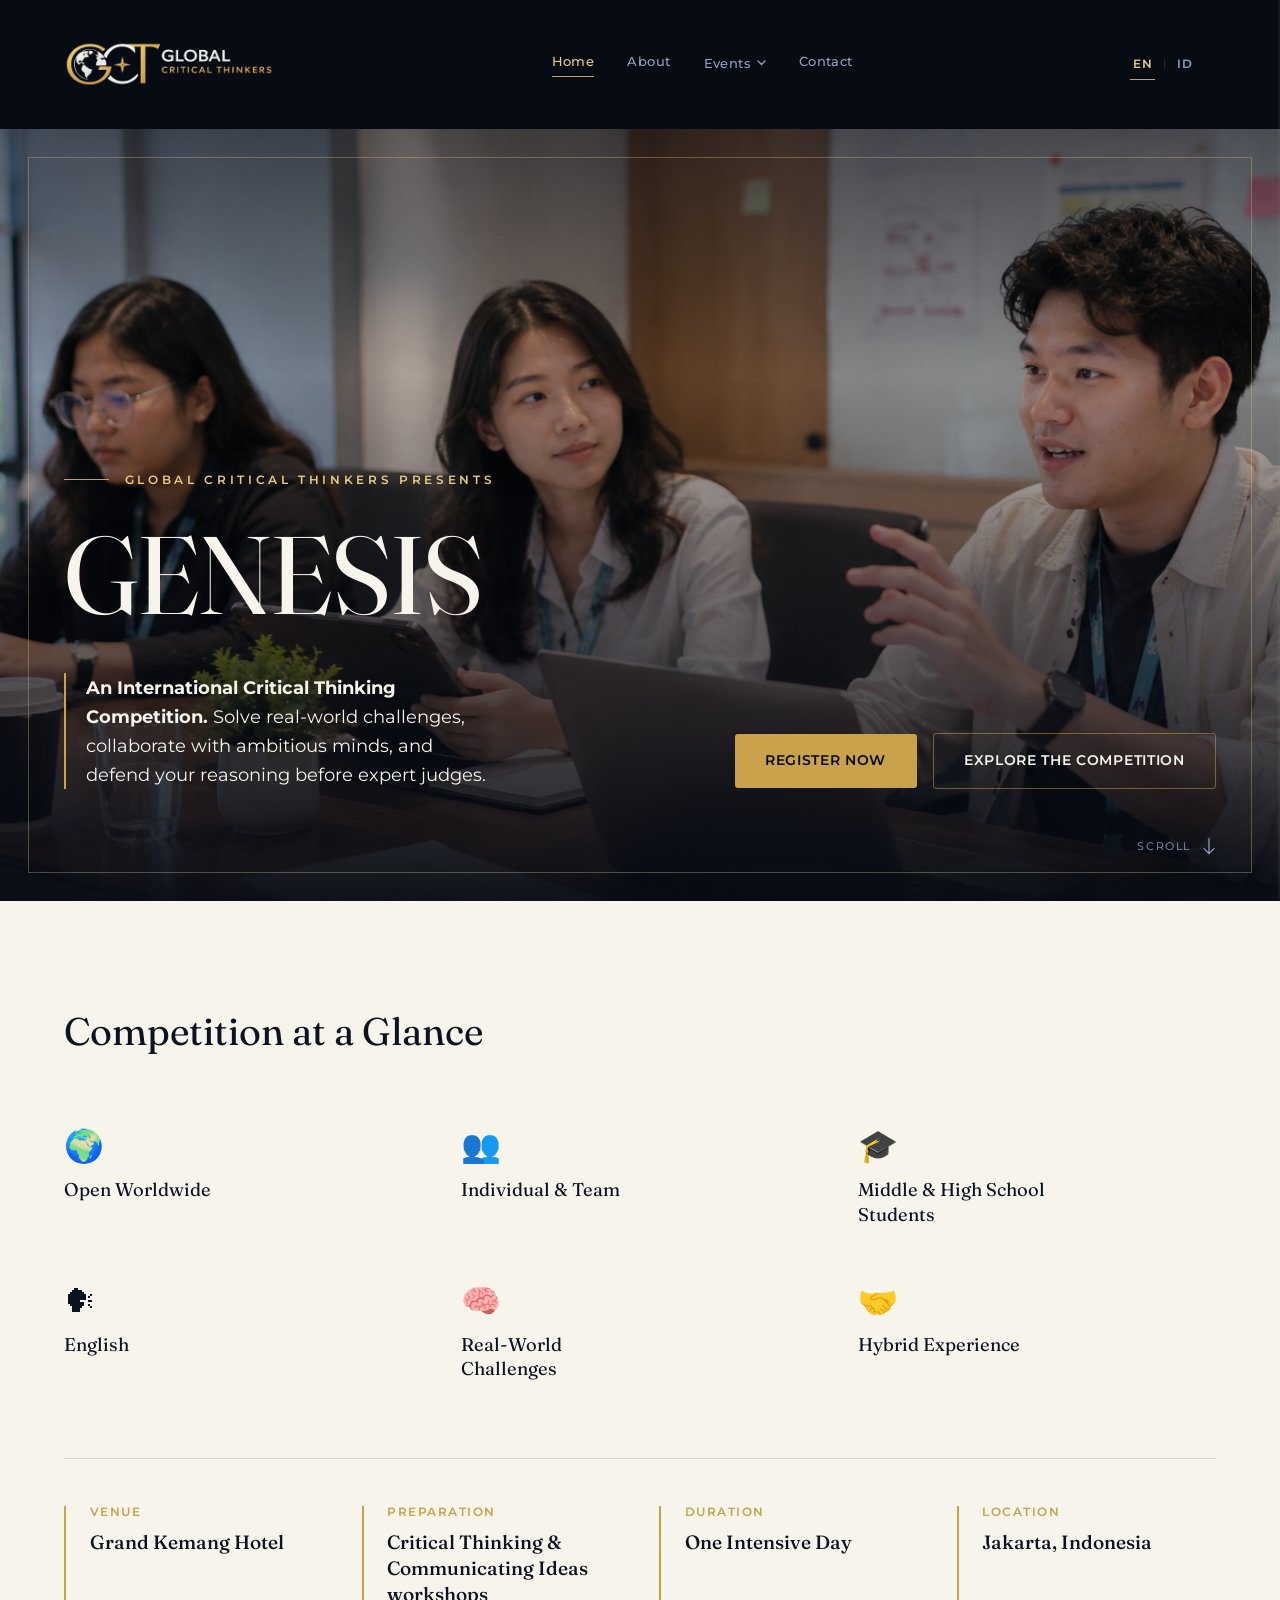
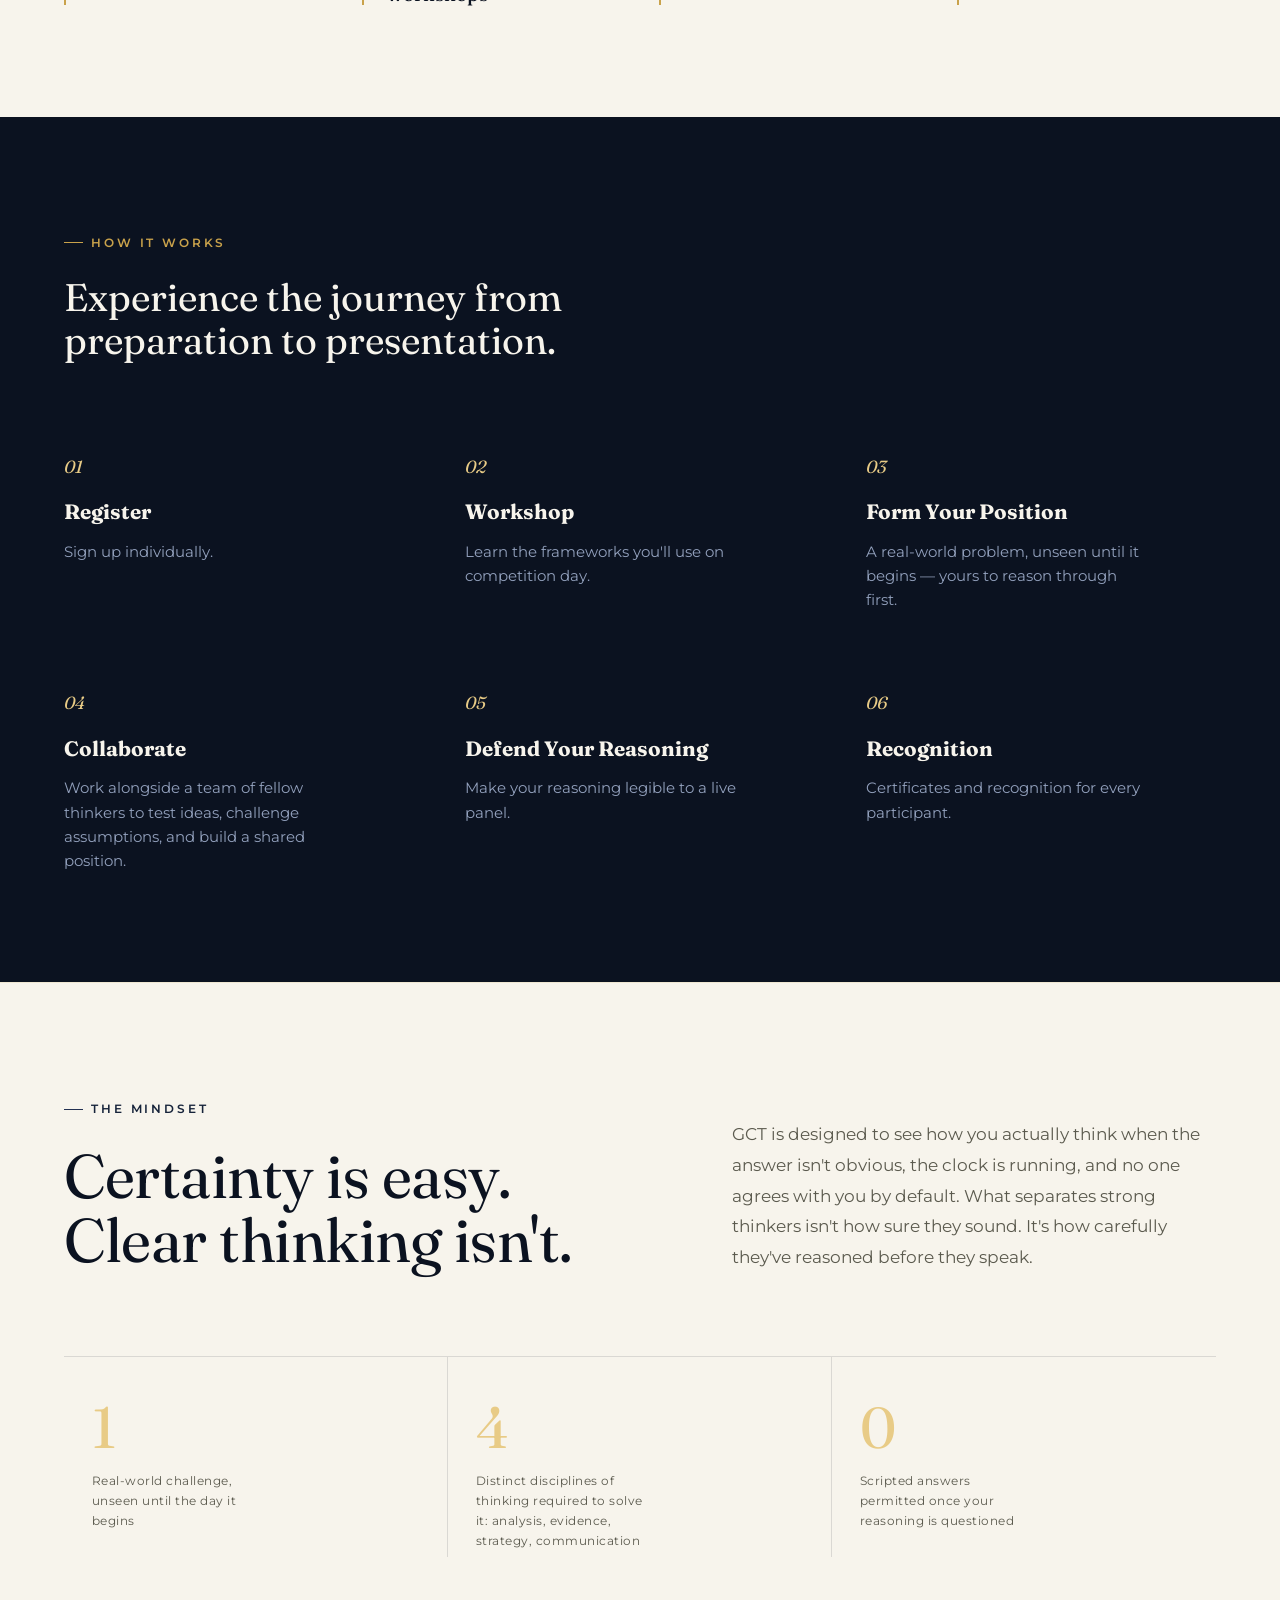
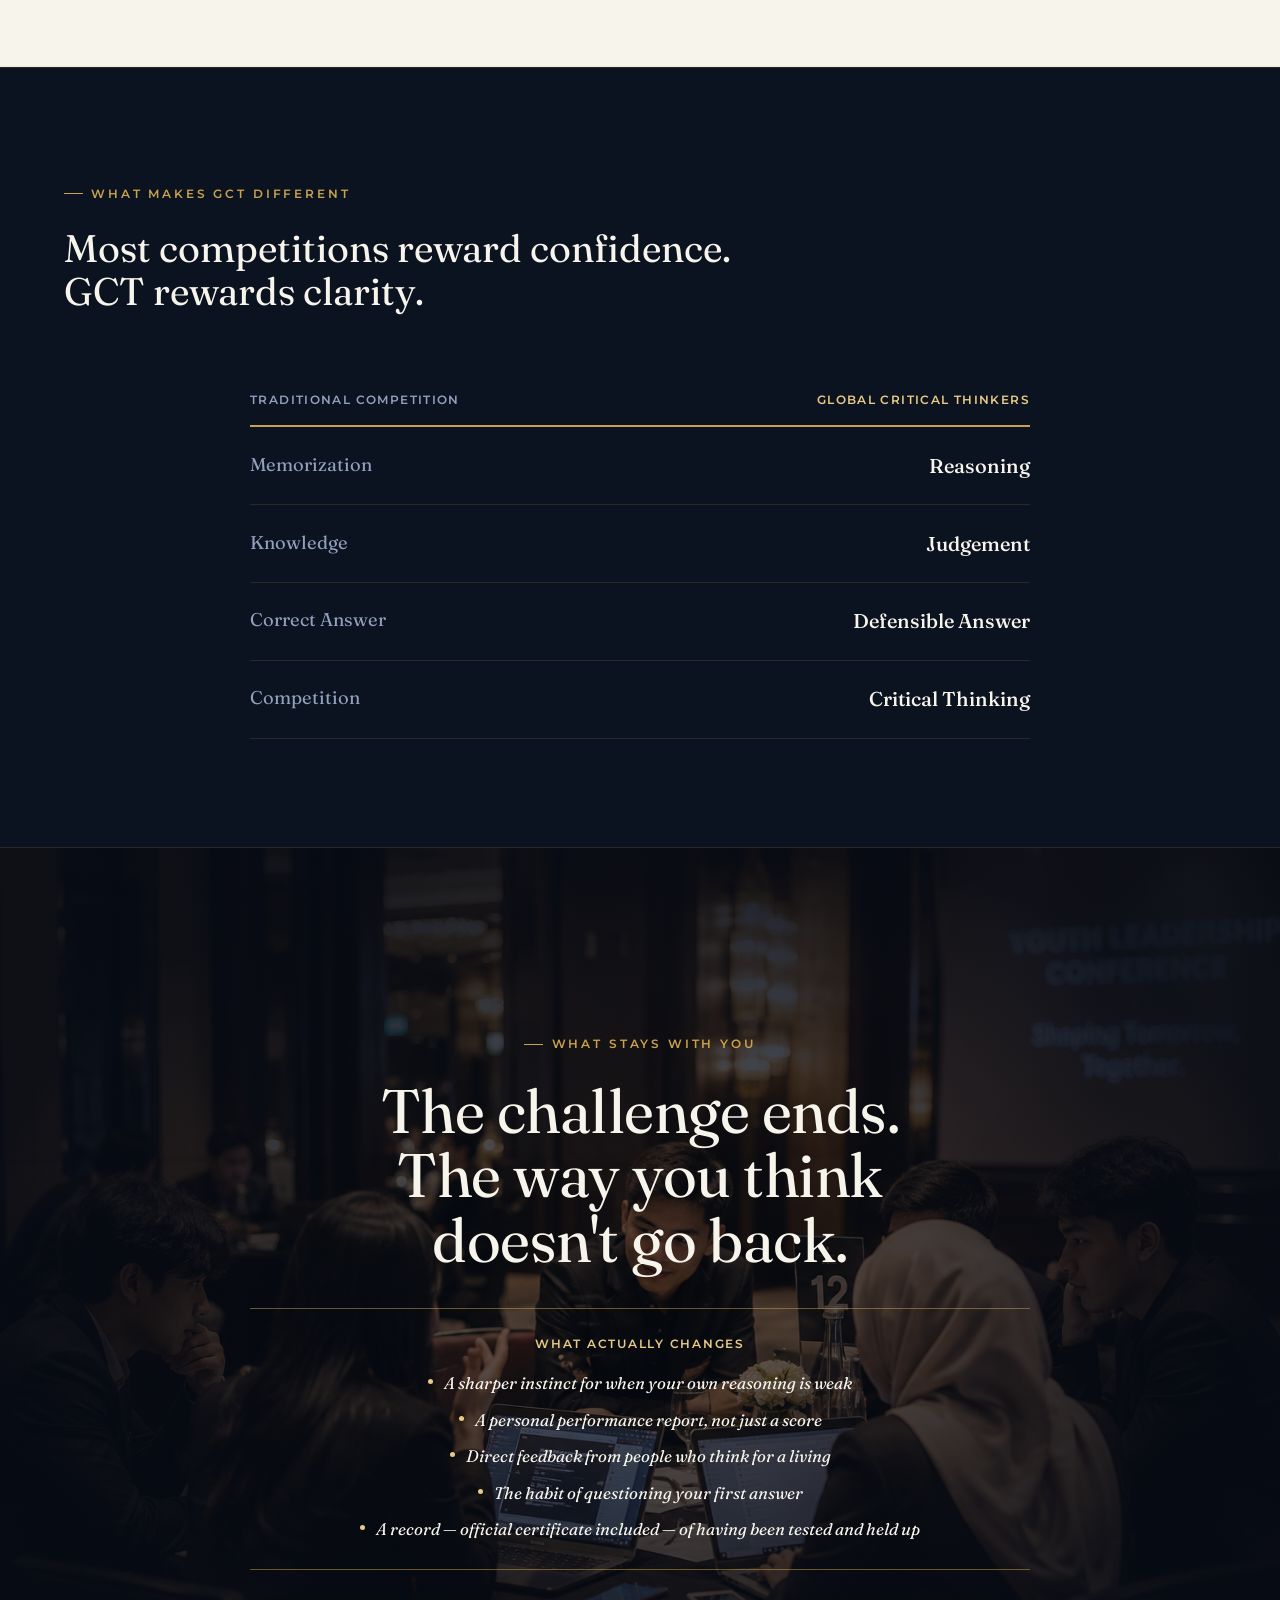
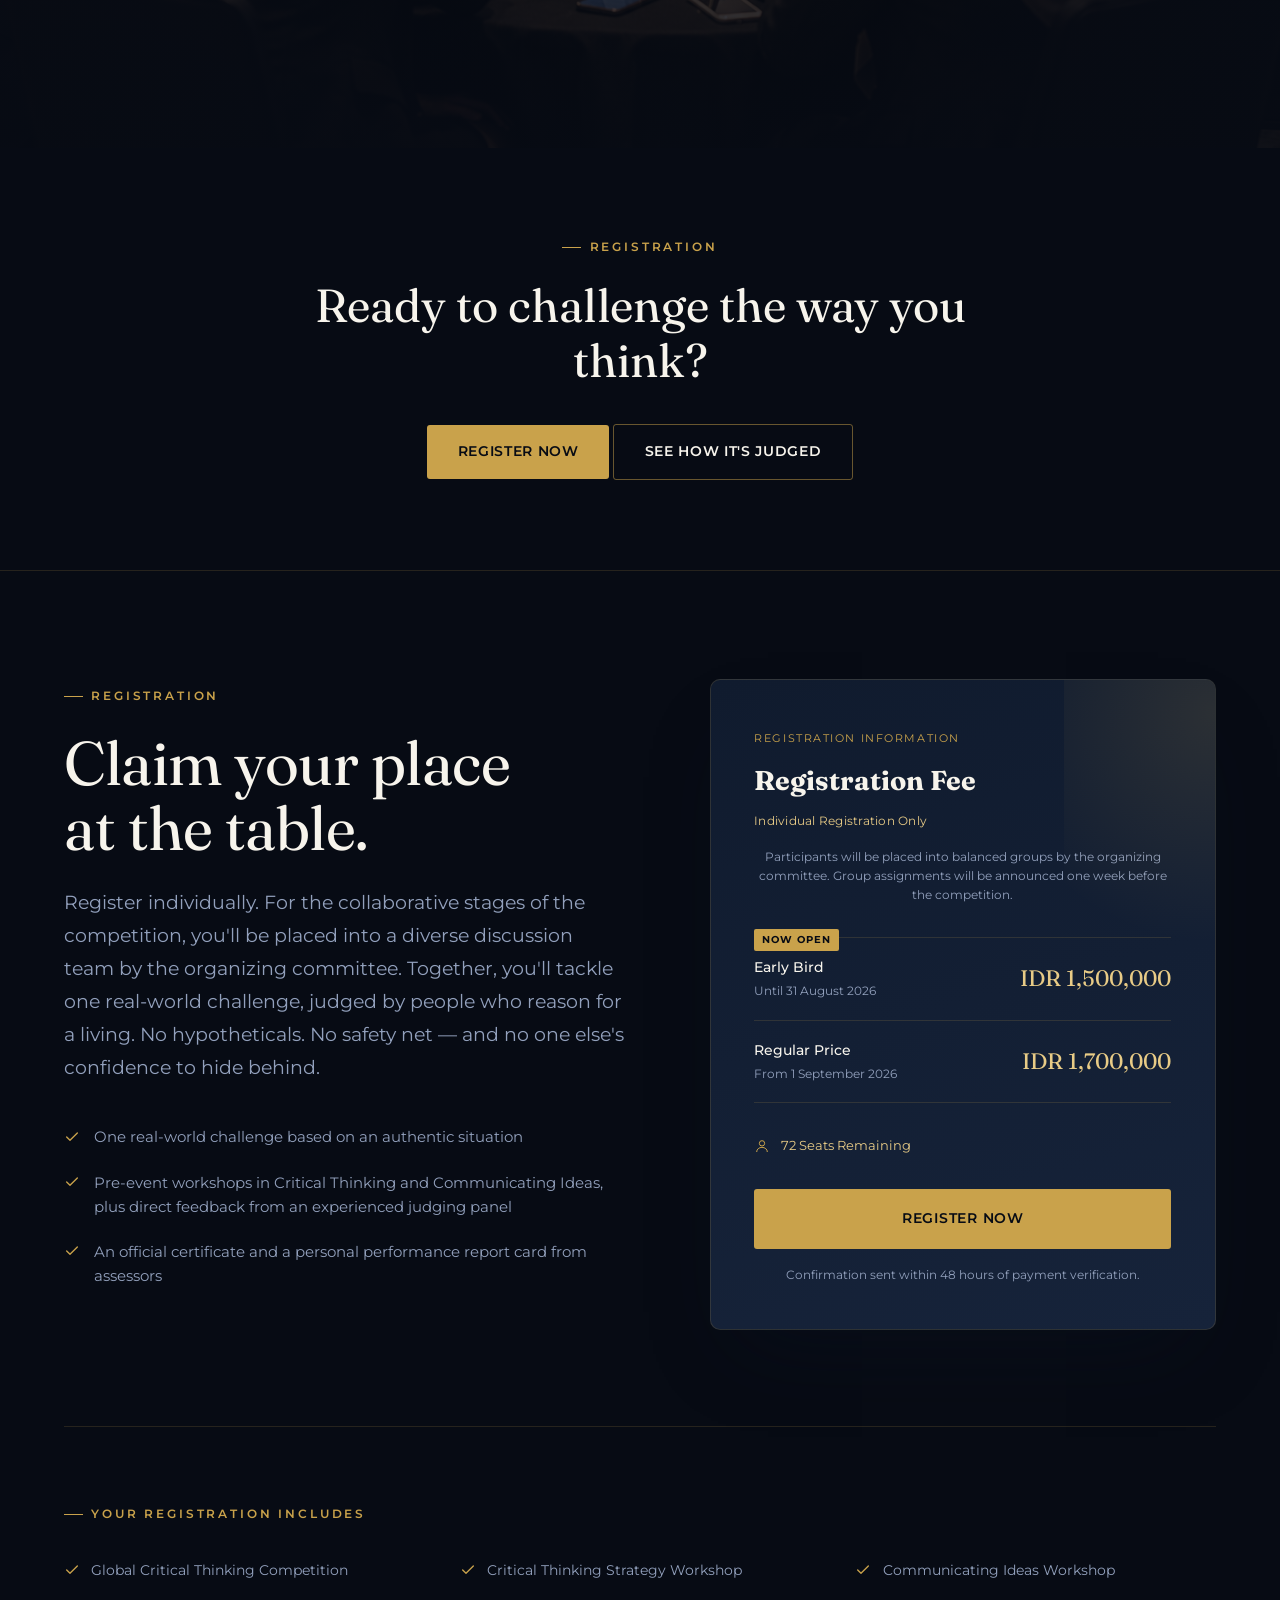
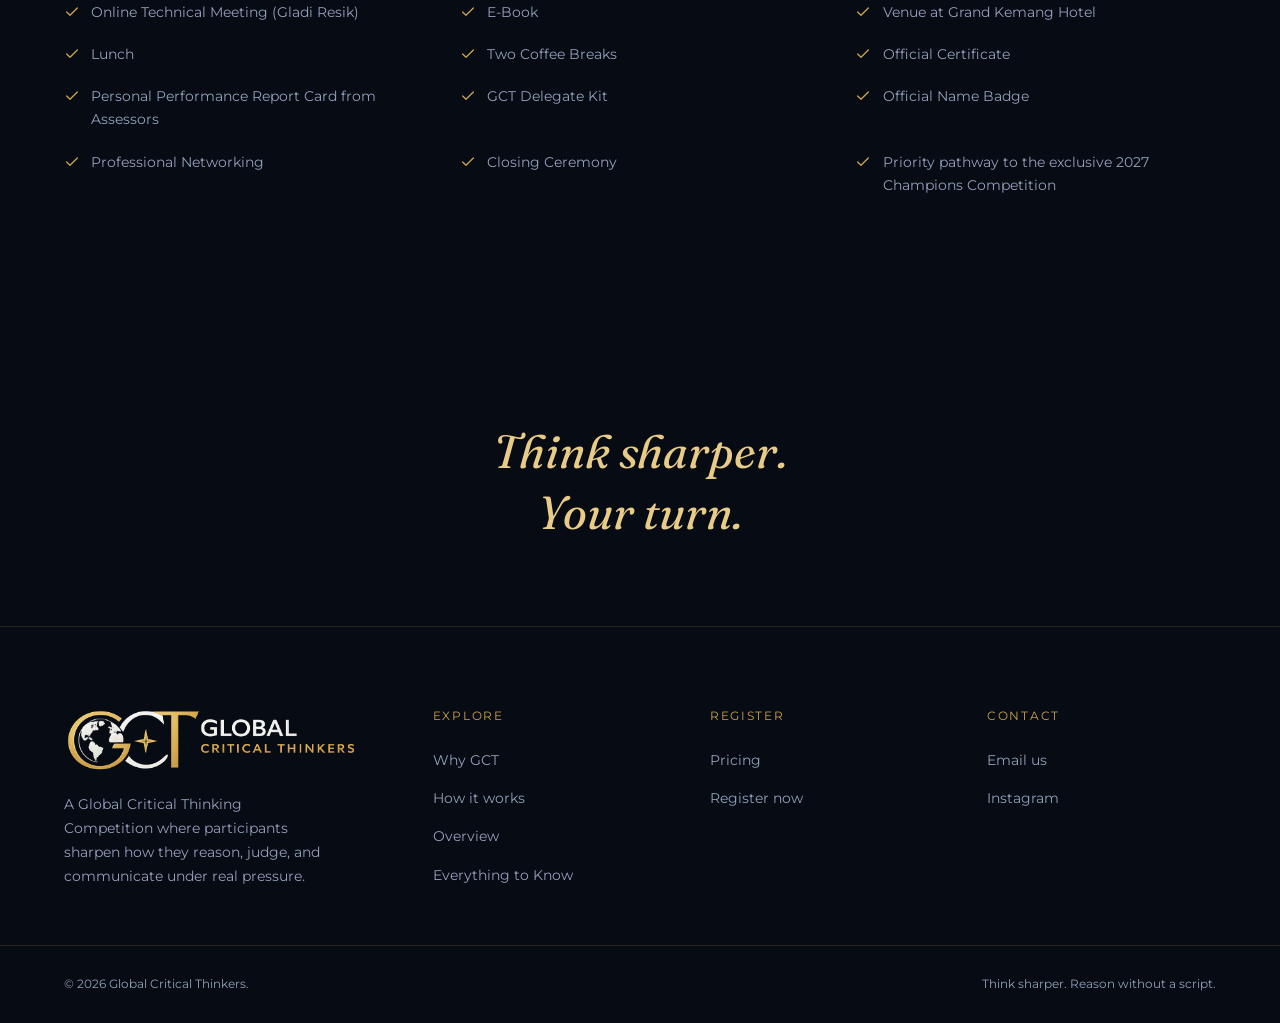
==== commit 9b77a4d5: "Add files via upload" ====
--- a/index.html
+++ b/index.html
@@ -257,7 +257,7 @@
           <div class="reveal">
             <p class="eyebrow" data-i18n="registration.eyebrow">Registration</p>
             <h2 id="registration-heading" class="display-lg registration__headline" data-i18n-html="registration.headline">Claim your place<br>at the table.</h2>
-            <p class="lede registration__copy" data-i18n="registration.copy">Register individually. For the collaborative stages of the competition, you'll be placed into a diverse discussion team by the organizing committee. Together, you'll tackle one real-world challenge, judged by people who reason for a living. No hypotheticals. No safety net — and no one else's confidence to hide behind.</p>
+            <p class="lede registration__copy" data-i18n="registration.copy">Global Critical Thinkers is an individual competition built around collaborative problem-solving. You register as an individual, and throughout the competition, your reasoning, communication, and judgment remain at the heart of the assessment. Along the way, the organizing committee places you into a diverse discussion team, where your ideas are challenged, your reasoning refined, and your arguments sharpened alongside others. Outstanding teamwork is recognized through the Best Team award. No hypotheticals. No safety net — and no one else's confidence to hide behind.</p>
             <ul class="registration__benefits">
               <li>
                 <svg width="16" height="16" viewBox="0 0 24 24" fill="none"><path d="M4 12l5 5L20 6" stroke="currentColor" stroke-width="2" stroke-linecap="round" stroke-linejoin="round"/></svg>
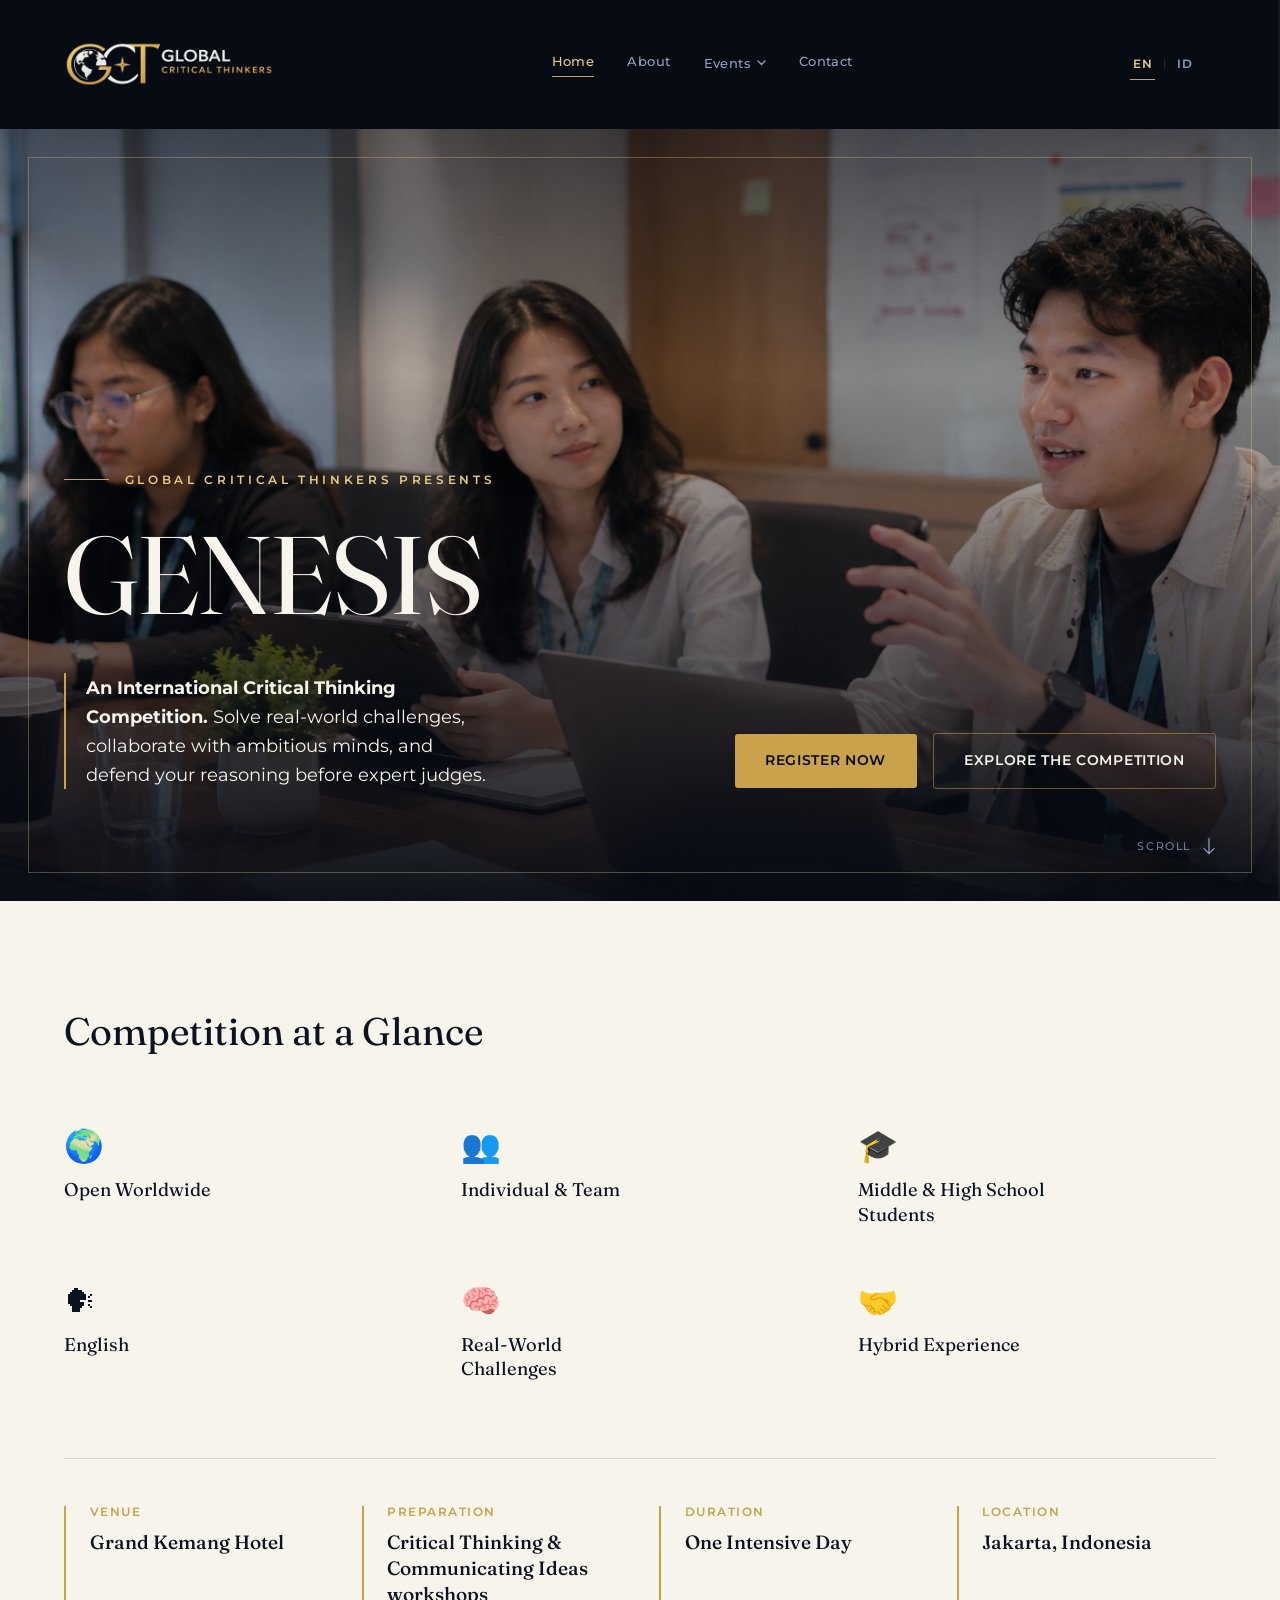
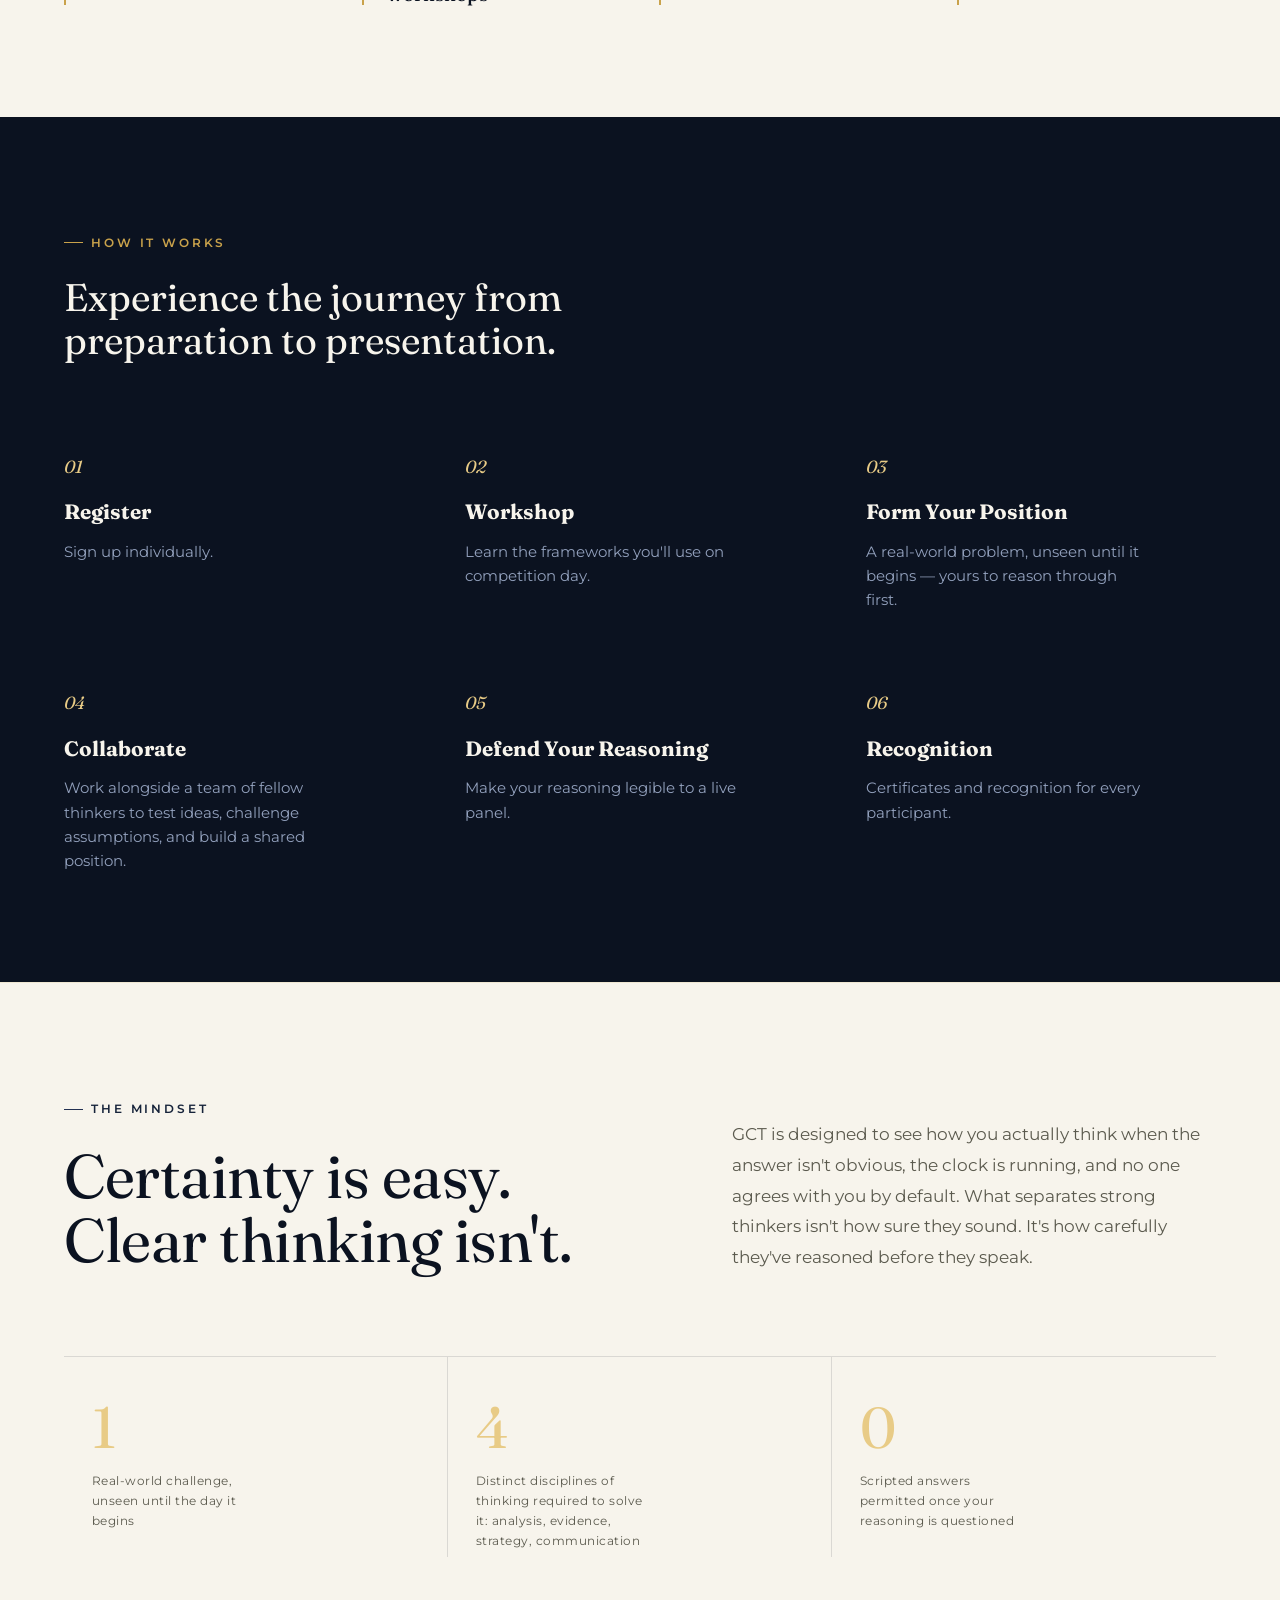
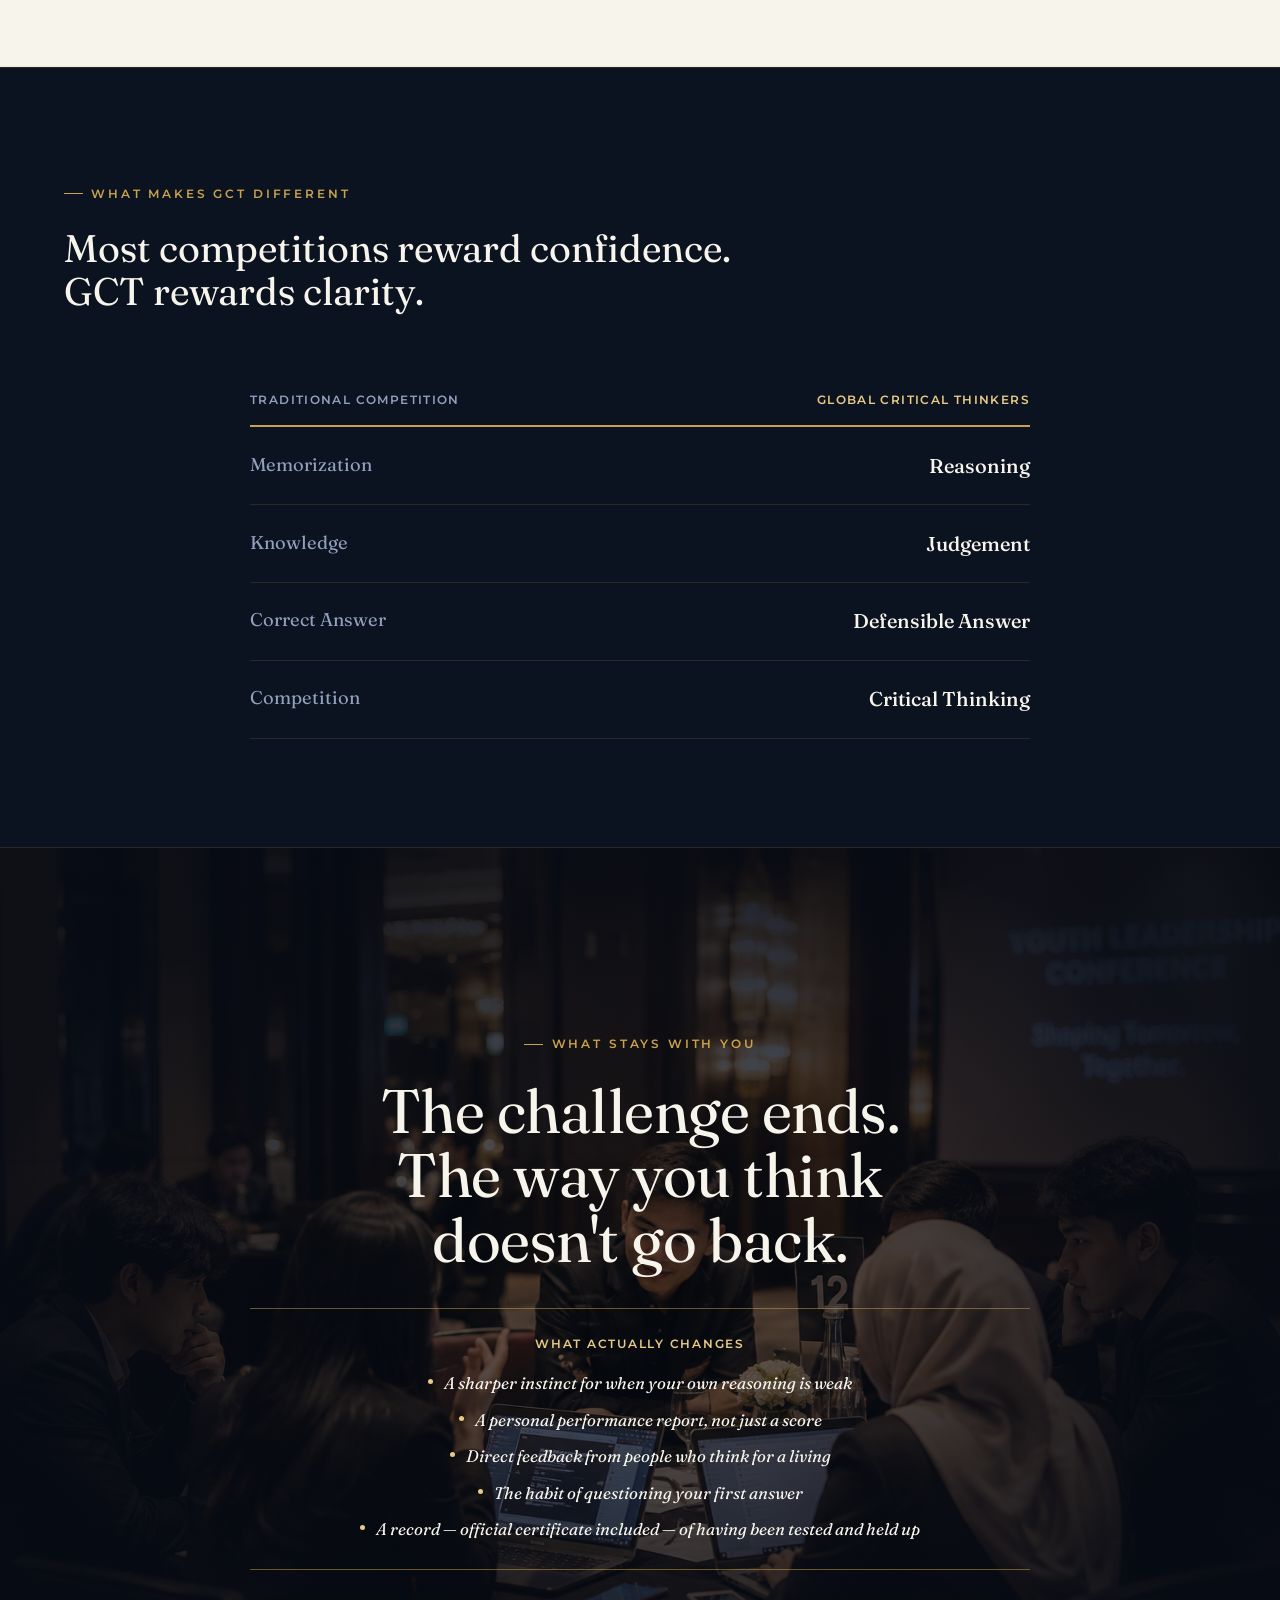
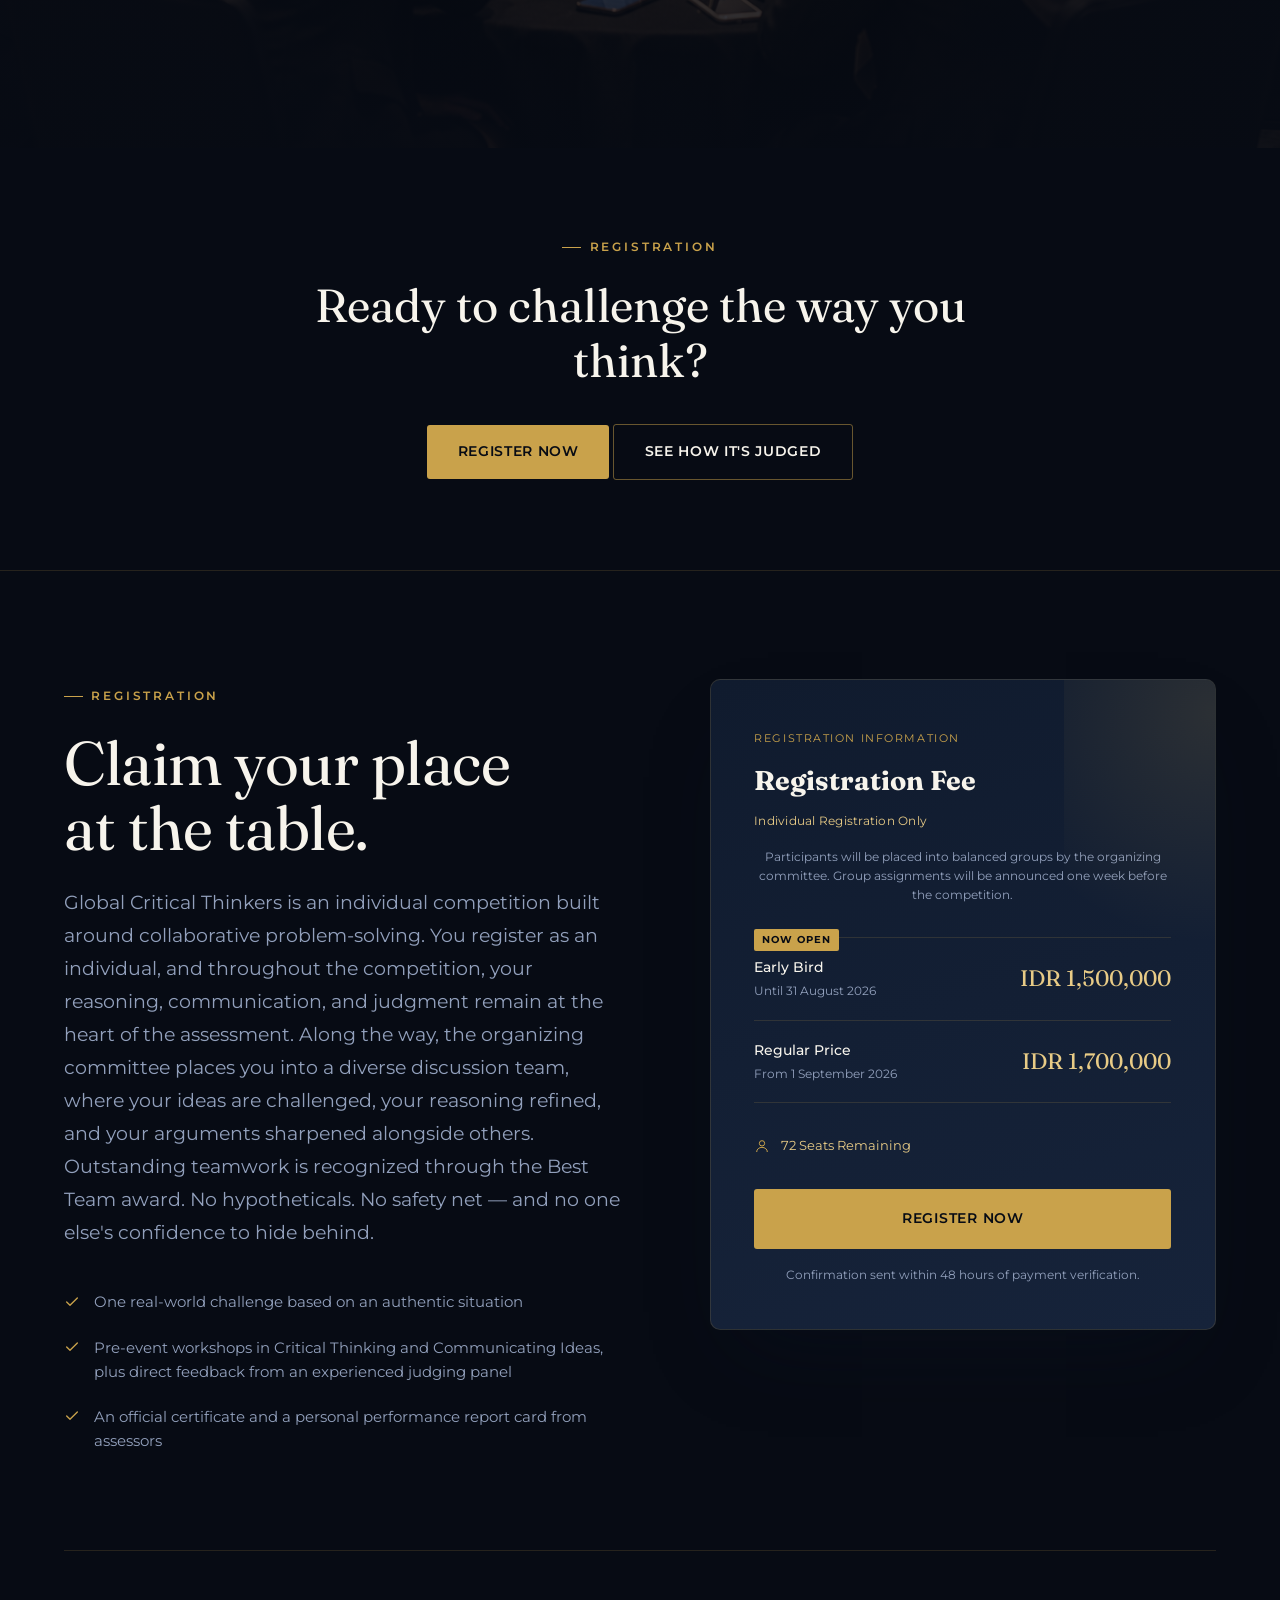
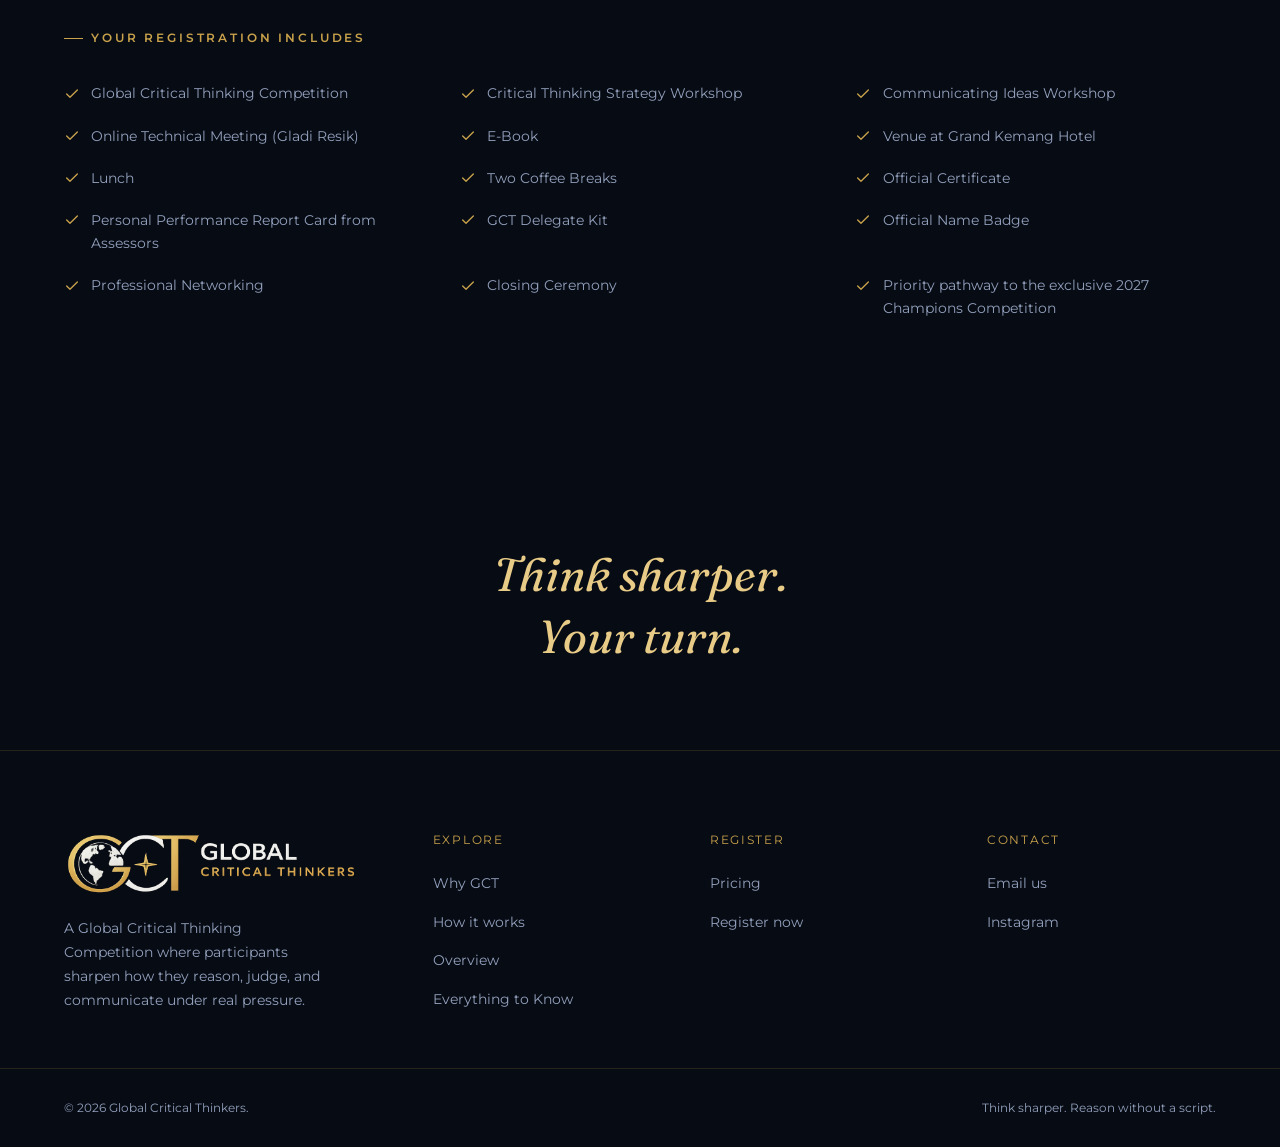
==== commit c6a7570e: "Add files via upload" ====
--- a/index.html
+++ b/index.html
@@ -251,7 +251,7 @@
       </div>
     </section>
 
-    <section class="section registration" id="registration" aria-labelledby="registration-heading">
+    <section class="section registration section--flush-footer" id="registration" aria-labelledby="registration-heading">
       <div class="container">
         <div class="registration__grid">
           <div class="reveal">
--- a/css/style.css
+++ b/css/style.css
@@ -1270,9 +1270,10 @@
 /* Paper-background variant, used by "How It Works" */
 .timeline-list--paper { border-top-color: rgba(11,18,32,0.12); }
 .timeline-list--paper .timeline-item { border-bottom-color: rgba(11,18,32,0.12); }
+.timeline-list--paper .timeline-item__date { color: var(--gold); font-weight: 600; }
 .timeline-list--paper .timeline-item__meta { color: var(--muted-on-paper); }
-.timeline-list--paper .timeline-item__title { color: var(--ink); }
-.timeline-list--paper .timeline-item__tag { color: var(--muted-on-paper); border-color: rgba(11,18,32,0.14); }
+.timeline-list--paper .timeline-item__title { color: var(--ink); font-weight: 600; }
+.timeline-list--paper .timeline-item__tag { color: var(--muted-on-paper); border-color: rgba(11,18,32,0.22); }
 .timeline-list--paper .timeline-item__list li { color: var(--muted-on-paper); }
 .timeline-item__index {
   font-family: var(--font-display);
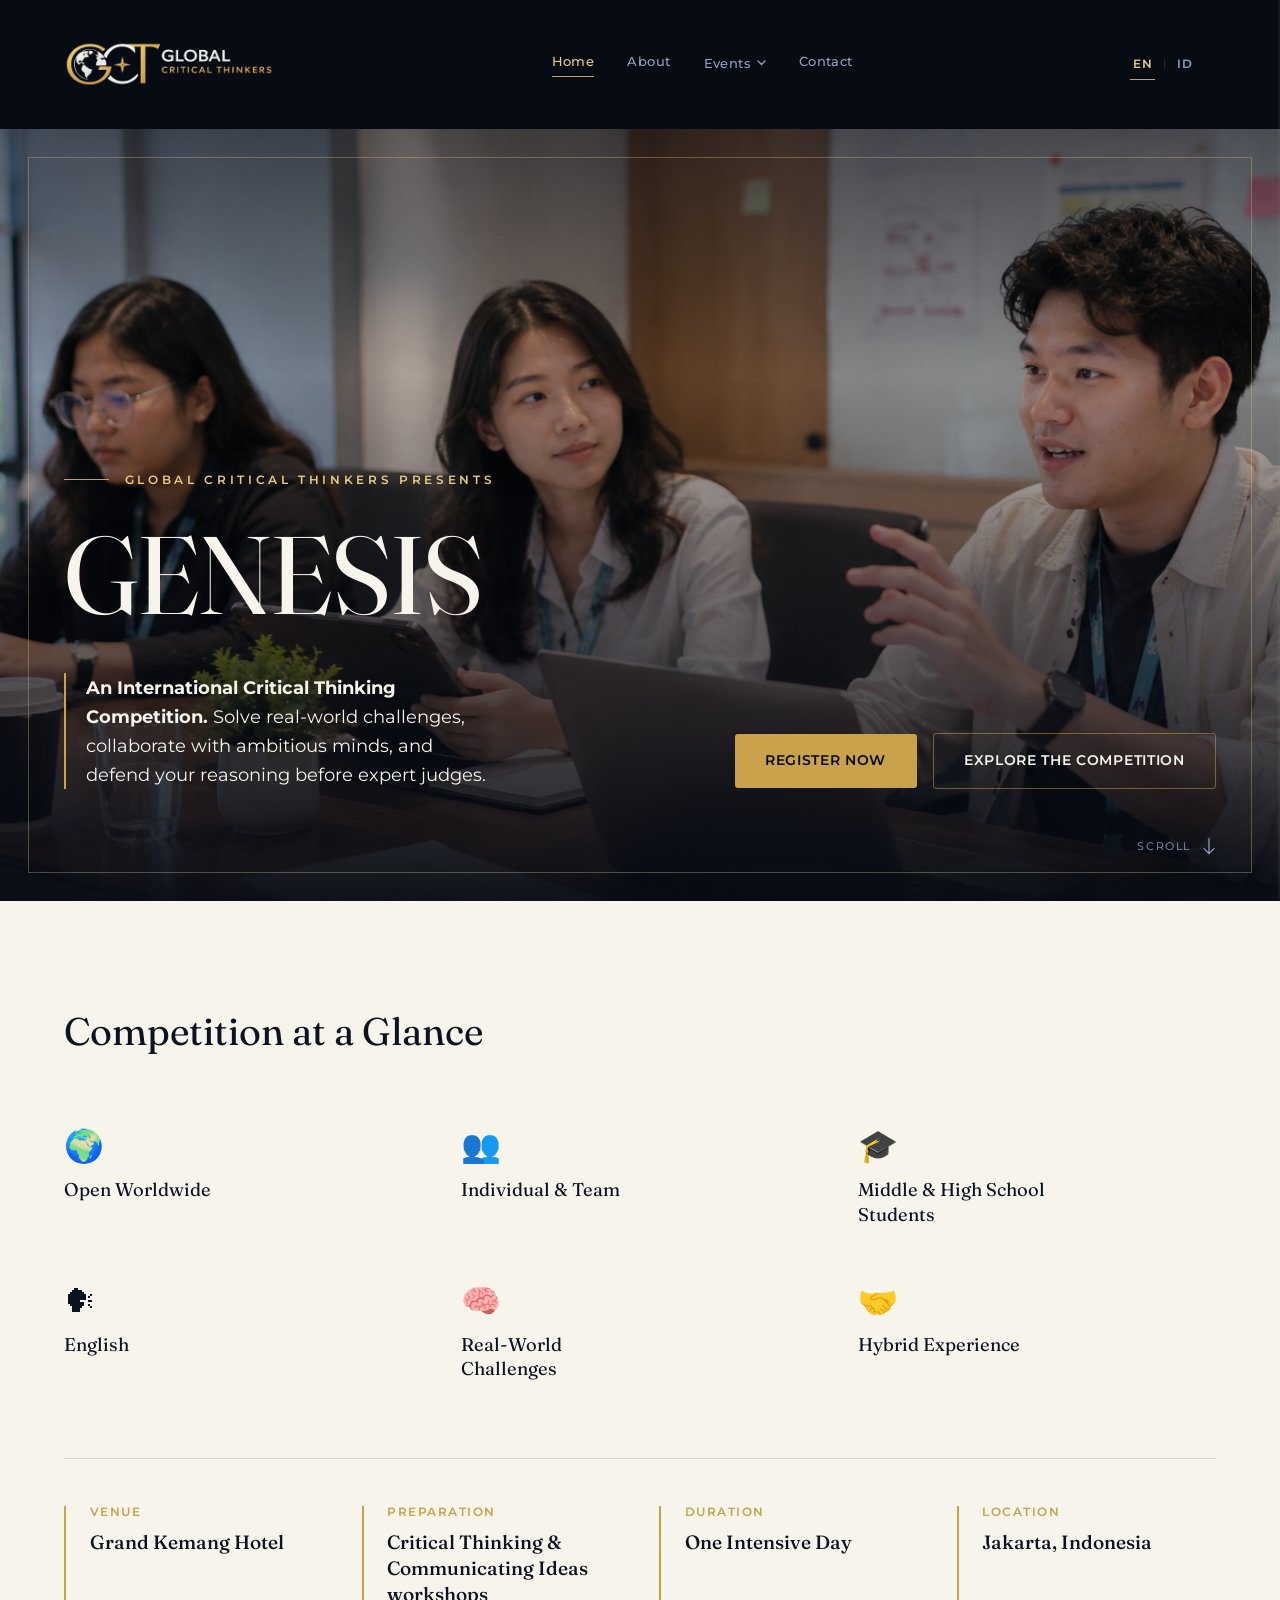
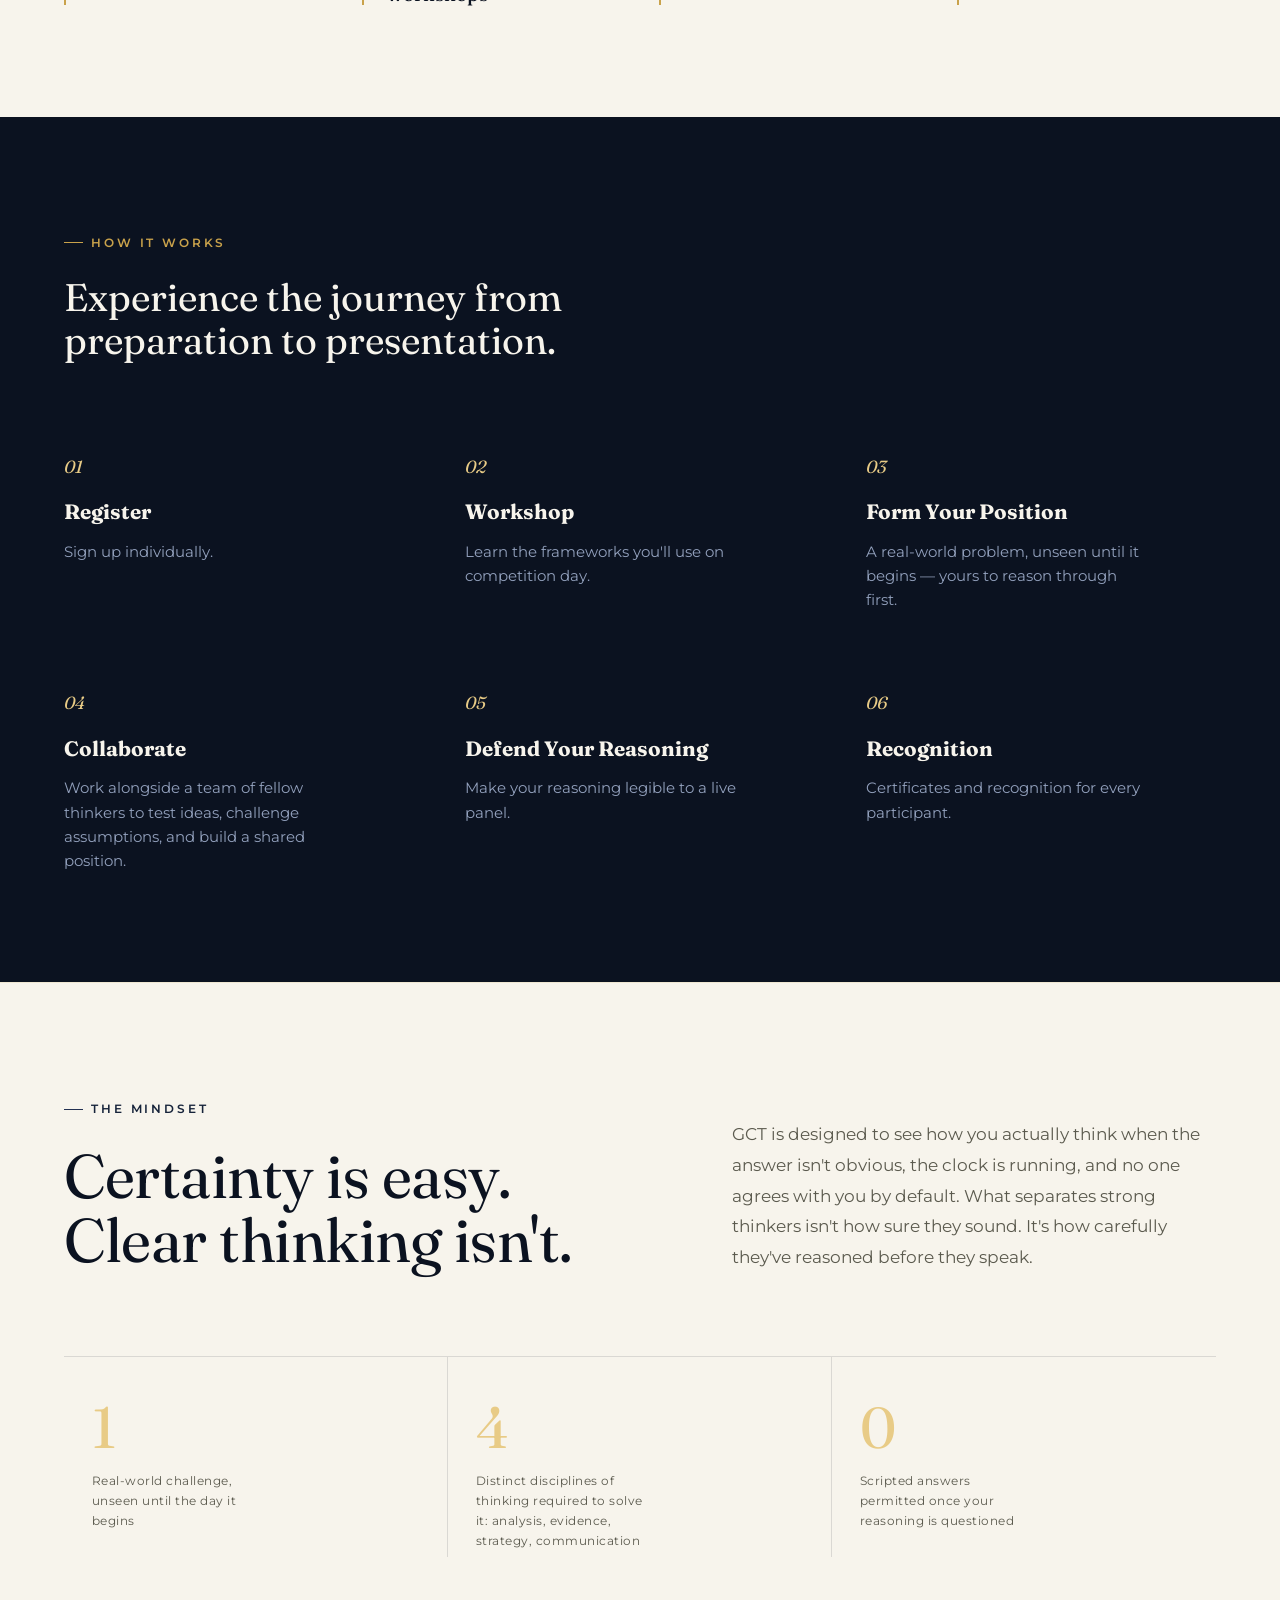
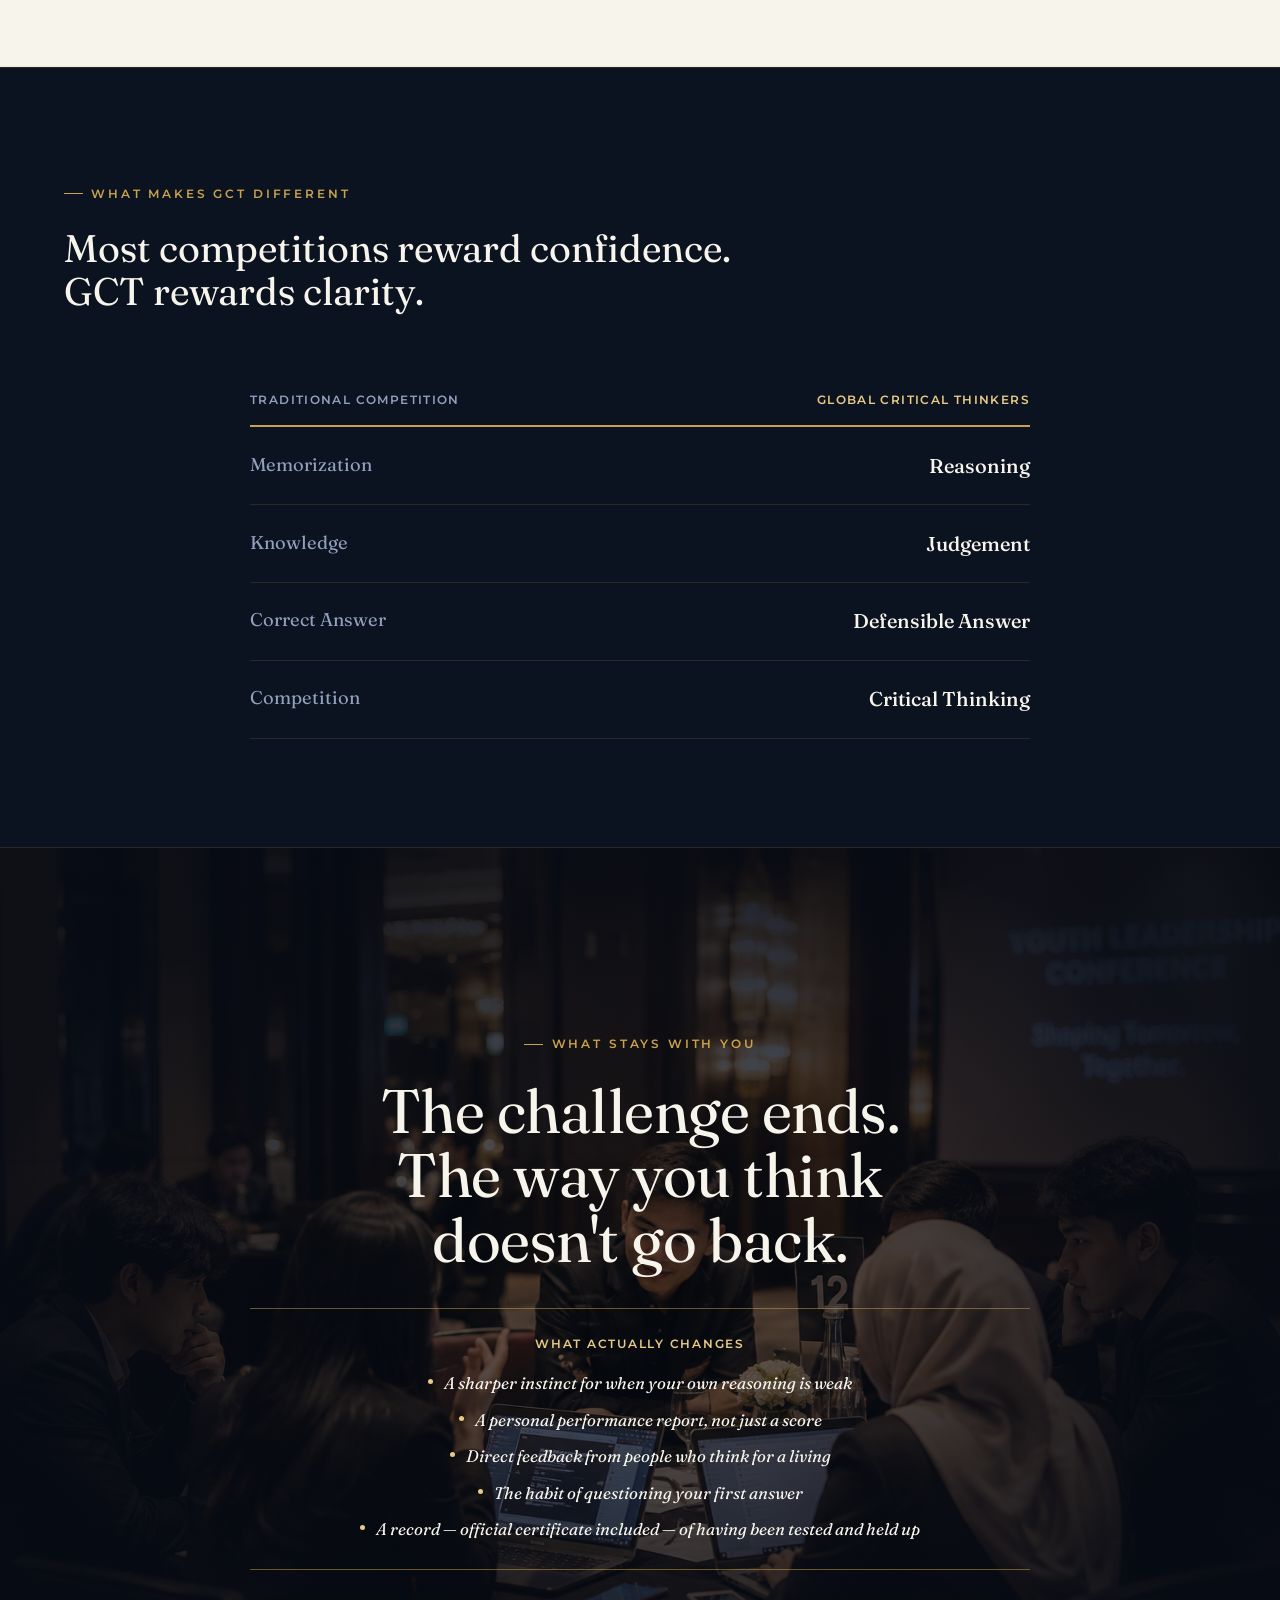
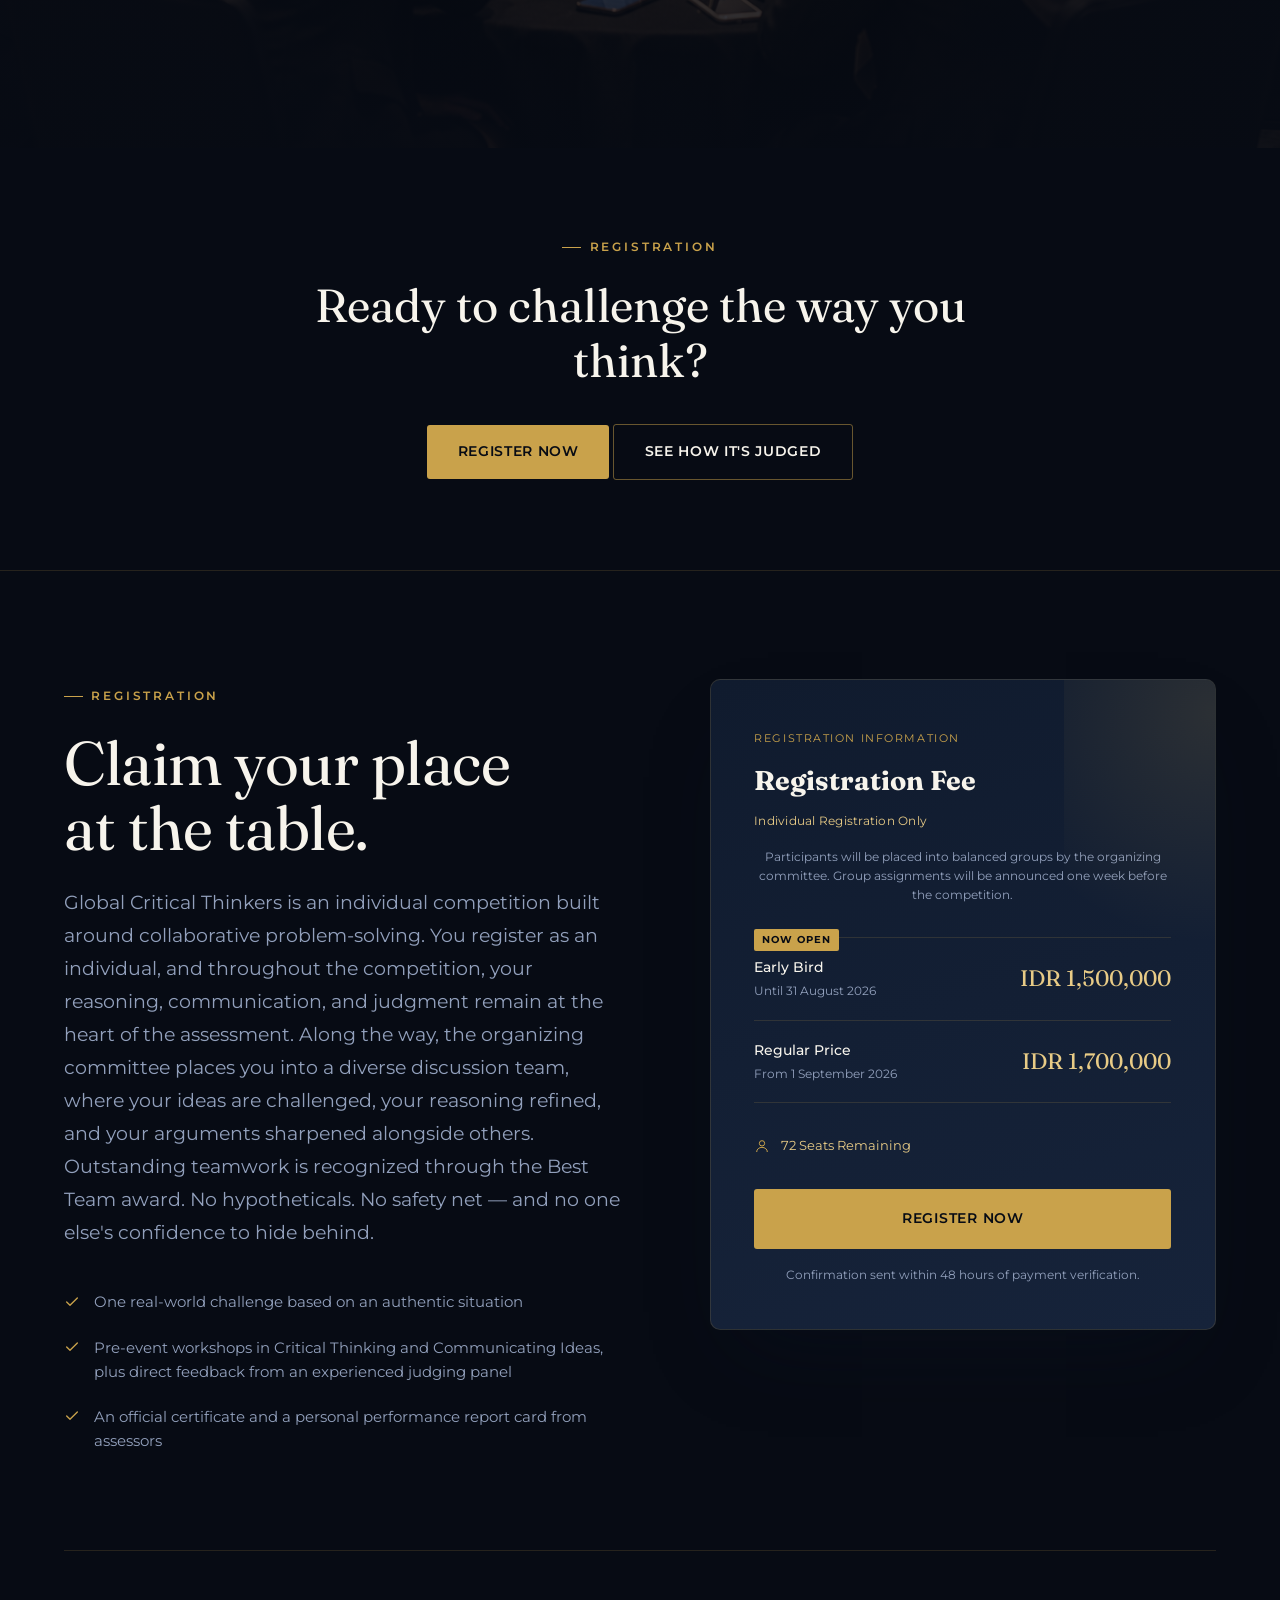
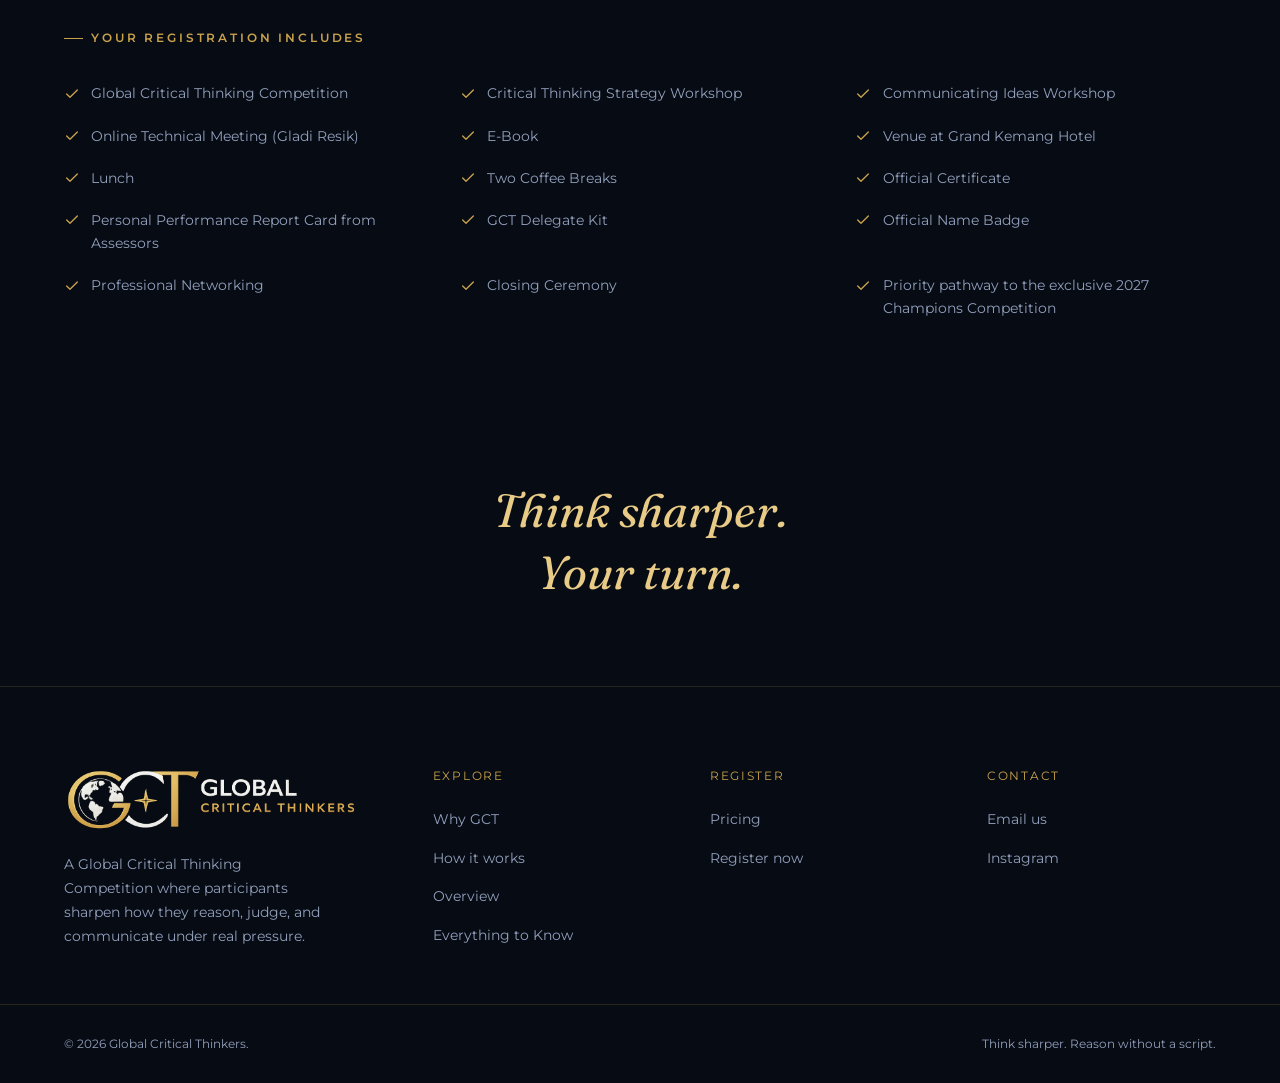
==== commit d64bcc46: "Add files via upload" ====
--- a/index.html
+++ b/index.html
@@ -255,8 +255,8 @@
       <div class="container">
         <div class="registration__grid">
           <div class="reveal">
-            <p class="eyebrow" data-i18n="registration.eyebrow">Registration</p>
-            <h2 id="registration-heading" class="display-lg registration__headline" data-i18n-html="registration.headline">Claim your place<br>at the table.</h2>
+            <p class="eyebrow" data-i18n="registration.eyebrow">Genesis 2026 Registration</p>
+            <h2 id="registration-heading" class="display-lg registration__headline" data-i18n-html="registration.headline">Claim your place at the discussion table.</h2>
             <p class="lede registration__copy" data-i18n="registration.copy">Global Critical Thinkers is an individual competition built around collaborative problem-solving. You register as an individual, and throughout the competition, your reasoning, communication, and judgment remain at the heart of the assessment. Along the way, the organizing committee places you into a diverse discussion team, where your ideas are challenged, your reasoning refined, and your arguments sharpened alongside others. Outstanding teamwork is recognized through the Best Team award. No hypotheticals. No safety net — and no one else's confidence to hide behind.</p>
             <ul class="registration__benefits">
               <li>
@@ -276,7 +276,7 @@
 
           <div class="reveal">
             <div class="price-card">
-              <span class="price-card__label" data-i18n="registration.priceLabel">Registration information</span>
+              <span class="price-card__label" data-i18n="registration.priceLabel">Registration Details</span>
               <h3 class="price-card__title" data-i18n="registration.priceTitle">Registration Fee</h3>
               <p class="price-card__subtitle" data-i18n="registration.priceSubtitle">Individual Registration Only</p>
               <p class="price-card__note price-card__note--top" data-i18n="registration.priceNoteTop">Participants will be placed into balanced groups by the organizing committee. Group assignments will be announced one week before the competition.</p>
--- a/css/style.css
+++ b/css/style.css
@@ -159,6 +159,30 @@
 }
 .lede--paper { color: var(--muted-on-paper); }
 
+/* Dedicated modifier for intro paragraphs that read too narrow at the
+   default 44ch cap (e.g. Four Disciplines intro). Widens the container
+   to a comfortable ~680–760px reading measure without altering font
+   size, line-height, or color inherited from .lede. Scoped via modifier
+   class so no other .lede usage is affected. */
+.lede--wide {
+  max-width: 940px;
+}
+@media (max-width: 1100px) {
+  .lede--wide { max-width: 100%; }
+}
+/* .analysis__head caps its column (heading + intro) at 660px so the
+   headline keeps its intended two-line wrap. The intro paragraph needs
+   to read wider than that, so its width is set explicitly here to break
+   out of the column constraint without touching .analysis__head itself
+   (which would also stretch the heading undesirably). */
+.analysis__head .lede--wide {
+  width: 940px;
+  max-width: 940px;
+}
+@media (max-width: 1100px) {
+  .analysis__head .lede--wide { width: 100%; }
+}
+
 .container {
   max-width: 1280px;
   margin-inline: auto;
@@ -178,6 +202,20 @@
 .section--paper { background: var(--paper); color: var(--ink); }
 .section--navy { background: var(--navy-900); }
 .section--navy-deep { background: var(--navy-950); }
+
+/* Judges — compact note, intentionally lower visual weight than a full section */
+.judges-note {
+  padding-block: clamp(2rem, 4vw, 3rem);
+  background: var(--navy-900);
+}
+.judges-note__card { max-width: 620px; margin-inline: auto; text-align: center; }
+.judges-note__text {
+  margin-top: 0.6rem;
+  font-size: 0.95rem;
+  color: var(--paper);
+  line-height: 1.55;
+}
+.judges-note__text--muted { color: var(--muted-on-navy); font-size: 0.85rem; }
 
 .reveal {
   opacity: 0;
@@ -914,6 +952,20 @@
   color: var(--gold-light);
 }
 .discussion__tag span { font-size: 0.72rem; color: var(--muted-on-navy); }
+.discussion__marks {
+  margin-top: 2.2rem;
+  display: grid;
+  grid-template-columns: repeat(2, 1fr);
+  gap: 1rem 1.5rem;
+}
+.discussion__mark {
+  display: flex; align-items: center; gap: 0.7rem;
+  font-size: 0.8rem; color: var(--muted-on-paper);
+}
+.discussion__mark svg { flex-shrink: 0; color: var(--gold); }
+@media (max-width: 560px) {
+  .discussion__marks { grid-template-columns: 1fr; }
+}
 @media (max-width: 860px) {
   .discussion__grid { grid-template-columns: 1fr; }
   .discussion__media { order: -1; margin-bottom: 2.5rem; }
@@ -1209,6 +1261,64 @@
   font-size: 0.8rem; color: var(--muted-on-navy);
 }
 .defense__mark svg { flex-shrink: 0; color: var(--gold); }
+
+.defense__process { margin-top: 2.8rem; }
+.defense__process-label {
+  font-size: 0.72rem;
+  font-weight: 600;
+  letter-spacing: 0.14em;
+  text-transform: uppercase;
+  color: var(--gold);
+  margin-bottom: 1rem;
+}
+.defense__steps {
+  display: flex;
+  align-items: stretch;
+  gap: 0.9rem;
+  flex-wrap: nowrap;
+}
+.defense__step {
+  flex: 1;
+  min-width: 0;
+  padding: 1rem 1.1rem;
+  background: rgba(11,18,32,0.55);
+  border: 1px solid var(--line-navy);
+  border-radius: var(--radius-md);
+}
+.defense__step-time {
+  display: inline-block;
+  font-family: var(--font-display);
+  font-style: italic;
+  font-size: 0.78rem;
+  color: var(--gold-light);
+  margin-bottom: 0.4rem;
+}
+.defense__step-title {
+  font-family: var(--font-display);
+  font-size: 0.98rem;
+  color: var(--paper);
+  margin-bottom: 0.35rem;
+}
+.defense__step-desc {
+  font-size: 0.76rem;
+  color: var(--muted-on-navy);
+  line-height: 1.5;
+}
+.defense__step-arrow {
+  align-self: center;
+  flex-shrink: 0;
+  color: var(--gold-dim);
+  font-size: 1.1rem;
+}
+@media (max-width: 860px) {
+  .defense__steps { flex-wrap: wrap; }
+  .defense__step { flex: 1 1 calc(50% - 0.45rem); }
+  .defense__step-arrow { display: none; }
+}
+@media (max-width: 560px) {
+  .defense__steps { flex-direction: column; }
+  .defense__step { flex: 1 1 auto; }
+}
 
 /* -------------------------------------------------------------------------
    10. TIMELINE
@@ -1910,7 +2020,7 @@
 .evaluation__media {
   position: sticky;
   top: 7rem;
-  aspect-ratio: 4/5;
+  aspect-ratio: 1/1;
   order: 2;
   border-radius: var(--radius-lg);
   overflow: hidden;
@@ -1923,42 +2033,50 @@
 .evaluation__content { order: 1; min-width: 0; }
 .evaluation__head .display-lg { margin-top: 1.3rem; }
 .evaluation__head .lede { margin-top: 1.2rem; }
-.evaluation__head .lede + .lede { margin-top: 1rem; }
+.evaluation__head .lede + .lede { margin-top: 0.8rem; }
 
 .evaluation__list {
-  margin-top: clamp(3.5rem, 6vw, 5rem);
+  margin-top: clamp(2.5rem, 4.5vw, 3.5rem);
   border-top: 1px solid var(--line-navy);
+  display: grid;
+  grid-template-columns: repeat(2, 1fr);
 }
 .evaluation__item {
   display: grid;
-  grid-template-columns: 3rem 1fr;
-  gap: 1.5rem;
-  padding: 2.1rem 0;
+  grid-template-columns: 2.4rem 1fr;
+  gap: 1.1rem;
+  padding: 1.3rem 1.2rem 1.3rem 0;
   border-bottom: 1px solid var(--line-navy);
 }
+.evaluation__item:nth-child(odd) { border-right: 1px solid var(--line-navy); padding-right: 1.2rem; }
+.evaluation__item--wide { grid-column: 1 / -1; border-right: none; padding-right: 0; }
 .evaluation__item-num {
   font-family: var(--font-display);
   font-style: italic;
-  font-size: 1.1rem;
+  font-size: 1rem;
   color: var(--gold-light);
   line-height: 1.4;
 }
 .evaluation__item-title {
   font-family: var(--font-display);
-  font-size: 1.22rem;
+  font-size: 1.08rem;
   color: var(--paper);
 }
 .evaluation__item-desc {
-  margin-top: 0.6rem;
-  font-size: 0.92rem;
+  margin-top: 0.35rem;
+  font-size: 0.86rem;
   color: var(--muted-on-navy);
-  line-height: 1.65;
-  max-width: 48ch;
+  line-height: 1.5;
+  max-width: 42ch;
+}
+@media (max-width: 860px) {
+  .evaluation__list { grid-template-columns: 1fr; }
+  .evaluation__item:nth-child(odd) { border-right: none; padding-right: 0; }
 }
 
 .evaluation__block {
-  margin-top: clamp(3.5rem, 6vw, 5rem);
-  padding: clamp(2rem, 3.5vw, 2.6rem);
+  margin-top: clamp(2.2rem, 4vw, 3rem);
+  padding: clamp(1.6rem, 3vw, 2.1rem);
   background: var(--navy-800);
   border: 1px solid var(--line-navy);
   border-radius: var(--radius-lg);
@@ -1972,36 +2090,39 @@
 }
 
 .evaluation__philosophy-text {
-  margin-top: 1.1rem;
+  margin-top: 0.8rem;
   font-family: var(--font-display);
   font-style: italic;
-  font-size: clamp(1.35rem, 2.3vw, 1.75rem);
+  font-size: clamp(1.25rem, 2.1vw, 1.55rem);
+  line-height: 1.4;
+  color: var(--paper);
+}
+
+.evaluation__report {
+  margin-top: 1.4rem;
+  padding-top: 1.4rem;
+  border-top: 1px solid var(--line-navy);
+}
+.evaluation__report-copy {
+  margin-top: 0.6rem;
+  font-size: 0.9rem;
+  color: var(--muted-on-navy);
+  line-height: 1.6;
+  max-width: 52ch;
+}
+.evaluation__report-note {
+  margin-top: 0.9rem;
+  font-family: var(--font-display);
+  font-style: italic;
+  font-size: 1rem;
   line-height: 1.45;
-  color: var(--paper);
-}
-
-.evaluation__report-copy {
-  margin-top: 1.1rem;
-  font-size: 0.98rem;
-  color: var(--muted-on-navy);
-  line-height: 1.75;
-  max-width: 52ch;
-}
-.evaluation__report-note {
-  margin-top: 1.3rem;
-  padding-top: 1.3rem;
-  border-top: 1px solid var(--line-navy);
-  font-family: var(--font-display);
-  font-style: italic;
-  font-size: 1.12rem;
-  line-height: 1.5;
   color: var(--gold-light);
 }
 
 @media (max-width: 860px) {
   .evaluation__grid { grid-template-columns: 1fr; }
   .evaluation__content { order: 1; }
-  .evaluation__media { position: static; order: 2; margin-top: 3rem; aspect-ratio: 16/10; }
+  .evaluation__media { position: static; order: 2; margin-top: 2.2rem; aspect-ratio: 16/10; }
 }
 
 /* -------------------------------------------------------------------------
@@ -2450,6 +2571,127 @@
 }
 
 /* -------------------------------------------------------------------------
+   COMPETITION DAY AT A GLANCE — sits directly below the hero, above
+   Competition Overview. Reuses .defense__steps' card language (dark
+   bordered cards, italic gold time labels, identical padding/radius/
+   border treatment) further down the page, so the two read as one
+   design system. Horizontally scrollable: native scroll-snap, no
+   library, no pagination — a soft edge fade signals more cards exist,
+   and drag-to-scroll is layered on for desktop mouse users. Touch and
+   trackpad users get native swipe/scroll for free.
+   ------------------------------------------------------------------------- */
+.day-glance {
+  background: var(--navy-950);
+  border-bottom: 1px solid var(--line-navy);
+  padding-block: clamp(2.5rem, 4.5vw, 3.5rem);
+}
+.day-glance__head { margin-bottom: 1.5rem; }
+.day-glance__label {
+  font-size: 0.72rem;
+  font-weight: 600;
+  letter-spacing: 0.14em;
+  text-transform: uppercase;
+  color: var(--gold);
+  margin-bottom: 0.5rem;
+}
+.day-glance__title {
+  font-family: var(--font-display);
+  font-size: clamp(1.3rem, 2.2vw, 1.6rem);
+  color: var(--paper);
+  margin-bottom: 0.4rem;
+}
+.day-glance__copy {
+  font-size: 0.88rem;
+  color: var(--muted-on-navy);
+  line-height: 1.6;
+  max-width: 52ch;
+}
+
+.day-glance__scroller {
+  position: relative;
+  margin-top: 1.8rem;
+  margin-inline: calc(var(--edge-pad) * -1);
+}
+.day-glance__scroller::before,
+.day-glance__scroller::after {
+  content: '';
+  position: absolute;
+  top: 0; bottom: 0;
+  width: clamp(1.5rem, 4vw, 3rem);
+  z-index: 2;
+  pointer-events: none;
+}
+.day-glance__scroller::before {
+  left: 0;
+  background: linear-gradient(to right, var(--navy-950), transparent);
+}
+.day-glance__scroller::after {
+  right: 0;
+  background: linear-gradient(to left, var(--navy-950), transparent);
+}
+
+.day-glance__steps {
+  display: flex;
+  align-items: stretch;
+  gap: 0.7rem;
+  overflow-x: auto;
+  overscroll-behavior-x: contain;
+  scroll-snap-type: x proximity;
+  scroll-padding-inline: var(--edge-pad);
+  padding-inline: var(--edge-pad);
+  padding-bottom: 0.6rem;
+  cursor: grab;
+  -webkit-overflow-scrolling: touch;
+  scrollbar-width: thin;
+  scrollbar-color: var(--gold-dim) transparent;
+}
+.day-glance__steps.is-dragging { cursor: grabbing; scroll-snap-type: none; }
+.day-glance__steps::-webkit-scrollbar { height: 5px; }
+.day-glance__steps::-webkit-scrollbar-track { background: transparent; }
+.day-glance__steps::-webkit-scrollbar-thumb { background: var(--gold-dim); border-radius: 999px; }
+
+.day-glance__step {
+  flex: 0 0 148px;
+  scroll-snap-align: start;
+  padding: 0.85rem 0.95rem;
+  background: rgba(11,18,32,0.55);
+  border: 1px solid var(--line-navy);
+  border-radius: var(--radius-md);
+  user-select: none;
+}
+.day-glance__step-time {
+  display: inline-block;
+  font-family: var(--font-display);
+  font-style: italic;
+  font-size: 0.74rem;
+  color: var(--gold-light);
+  margin-bottom: 0.3rem;
+}
+.day-glance__step-title {
+  font-family: var(--font-display);
+  font-size: 0.88rem;
+  line-height: 1.3;
+  color: var(--paper);
+}
+
+/* Round 1/2/3 carry the core experience — subtle, understated emphasis
+   only: a slightly stronger border and a touch of gold, no size change,
+   no background color shift, consistent with how the task brief asked
+   for restraint here. */
+.day-glance__step--round {
+  border-color: var(--gold-dim);
+  background: rgba(201, 162, 75, 0.08);
+}
+.day-glance__step--round .day-glance__step-title { color: var(--gold-light); font-weight: 500; }
+
+@media (max-width: 560px) {
+  .day-glance__step { flex-basis: 132px; }
+}
+@media (prefers-reduced-motion: reduce) {
+  .day-glance__steps { scroll-behavior: auto; }
+}
+
+/* -------------------------------------------------------------------------
    EVENTS DIRECTORY — event cards, styled after .trust-nav__card so the
    directory reads as part of the same design system, not a new pattern.
    ------------------------------------------------------------------------- */
@@ -2698,6 +2940,18 @@
   .about-split__text { padding: clamp(2.5rem, 8vw, 3.5rem) var(--edge-pad); order: 2 !important; }
 }
 
+/* Modifier for shorter-copy instances (e.g. Partners) where a flat 50/50
+   split lets the image visually outweigh the text. Gives text more room
+   and trims the image to a calmer, less portrait-dominant crop, without
+   touching the base .about-split used where copy is longer (e.g. About's
+   "Why We Exist", which already balances at 50/50). */
+.about-split--narrow-media { grid-template-columns: 1.3fr 1fr; }
+.about-split--narrow-media .about-split__media { aspect-ratio: 4/3; }
+@media (max-width: 900px) {
+  .about-split--narrow-media { grid-template-columns: 1fr; }
+  .about-split--narrow-media .about-split__media { aspect-ratio: 16/10; }
+}
+
 /* -------------------------------------------------------------------------
    14c. ABOUT PAGE — immersive full-bleed section (Building an Institution)
    ------------------------------------------------------------------------- */
@@ -2972,3 +3226,22 @@
 }
 .thank-you__action { margin-top: 2.6rem; }
 
+/* -------------------------------------------------------------------------
+   CLOSING-SECTION / FOOTER SPACING NORMALIZATION
+   ------------------------------------------------------------------------- */
+/* Several closing sections sit directly above the site footer and share
+   its exact navy background (about-cta, final-cta, registration) — there's
+   no visual seam between them beyond a hairline border. Each of those
+   sections carries a full padding-block for symmetry with the rest of the
+   page, and .site-footer separately carries its own generous padding-top
+   ahead of the bookend line; stacked back to back, that doubled spacing
+   created an oversized, unbalanced gap. This trims just the affected
+   section's bottom padding so the footer's own top padding becomes the
+   single, intentional space between them. Each section's top padding
+   (breathing room above its own content) is left untouched. Placed at the
+   end of the stylesheet so it reliably wins over the padding-block
+   shorthand declared earlier for each of these sections. */
+.about-cta.section--flush-footer { padding-bottom: clamp(2rem, 3.5vw, 3rem); }
+.final-cta.section--flush-footer { padding-bottom: clamp(2rem, 3.5vw, 3rem); }
+.registration.section--flush-footer { padding-bottom: clamp(2rem, 3.5vw, 3rem); }
+
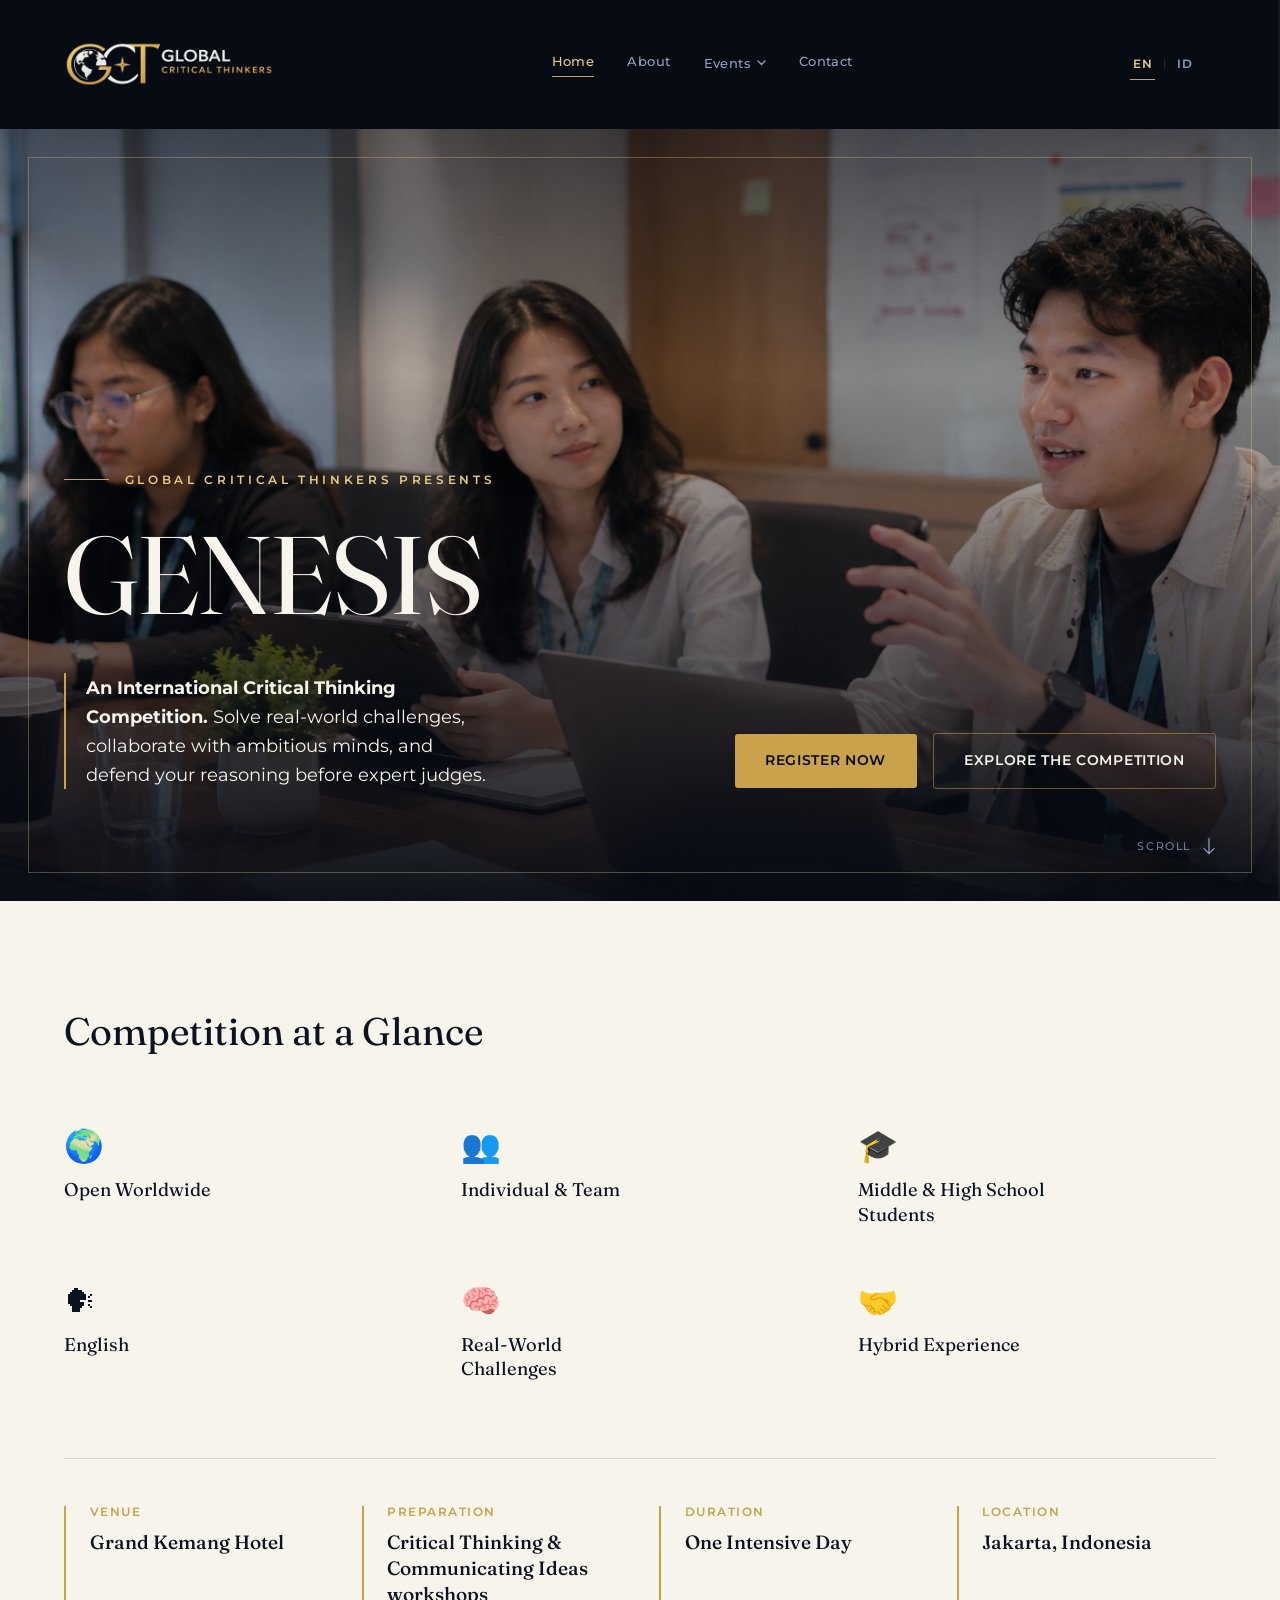
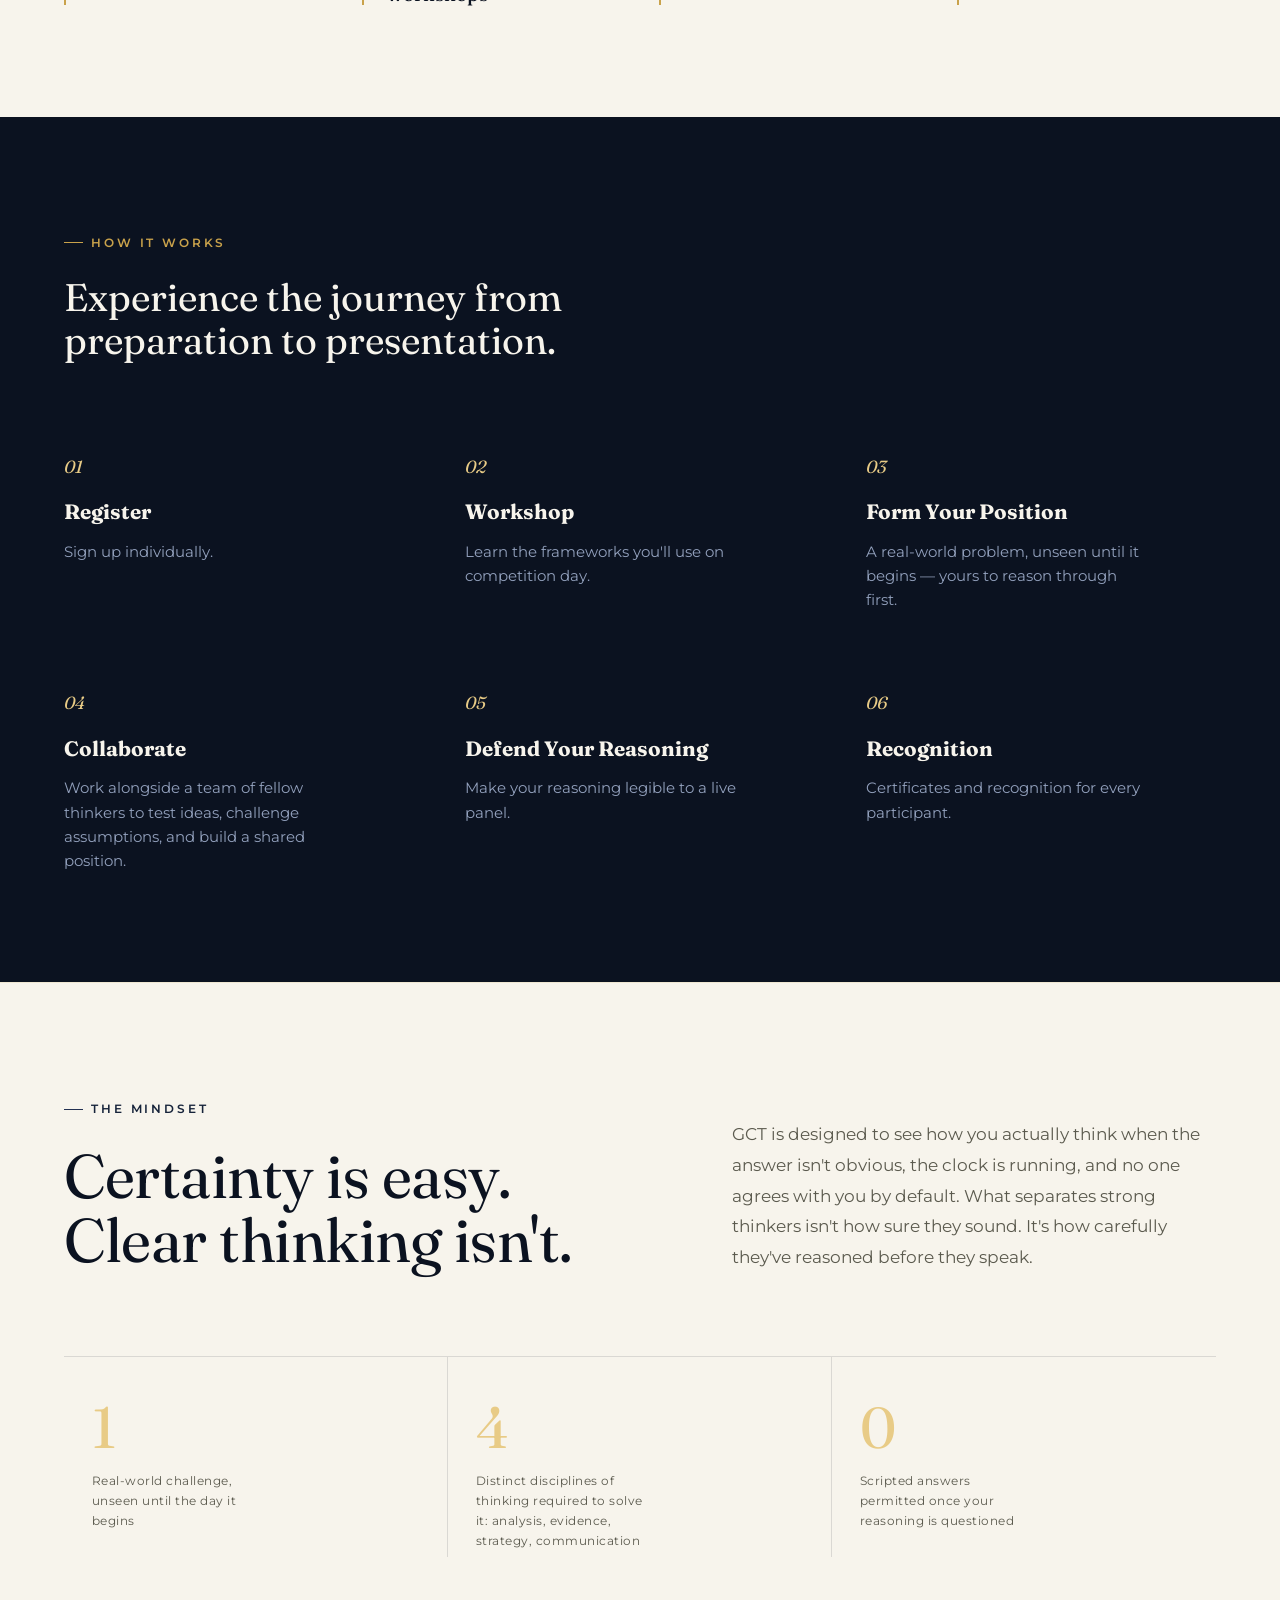
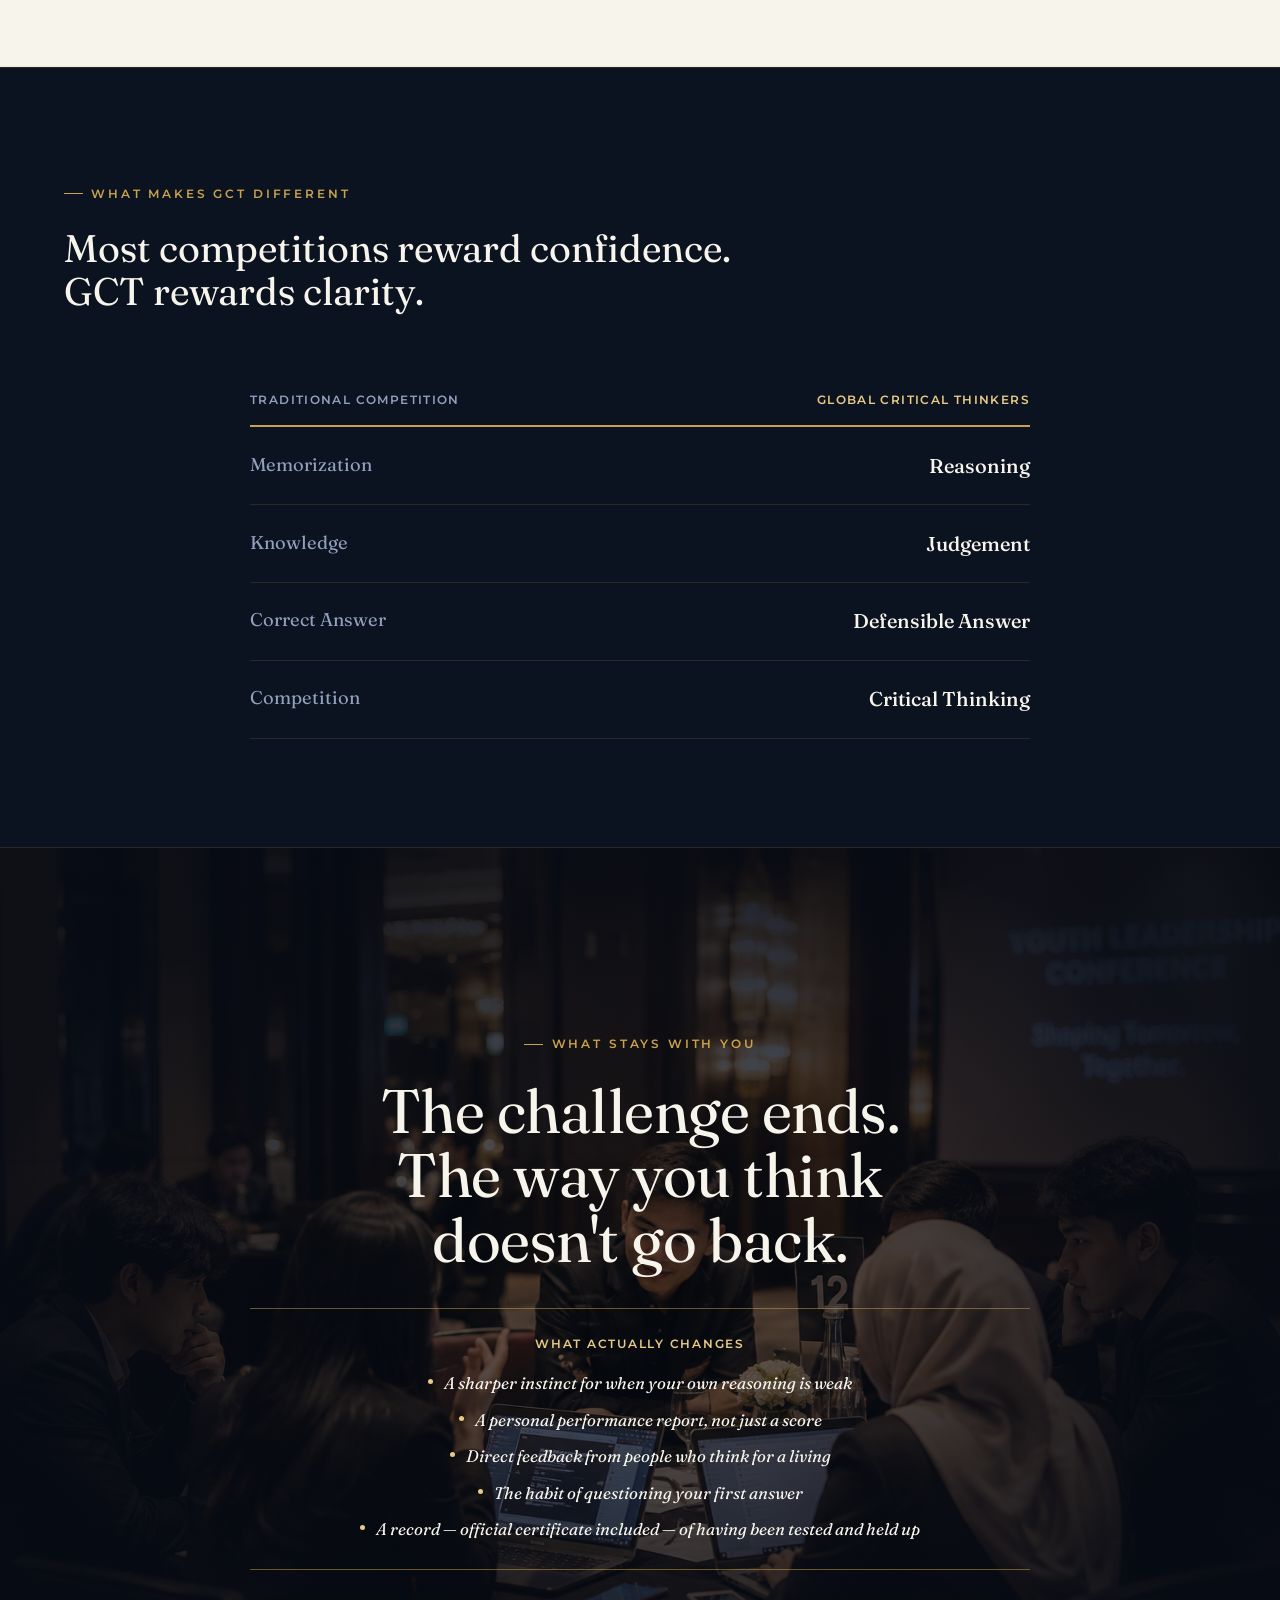
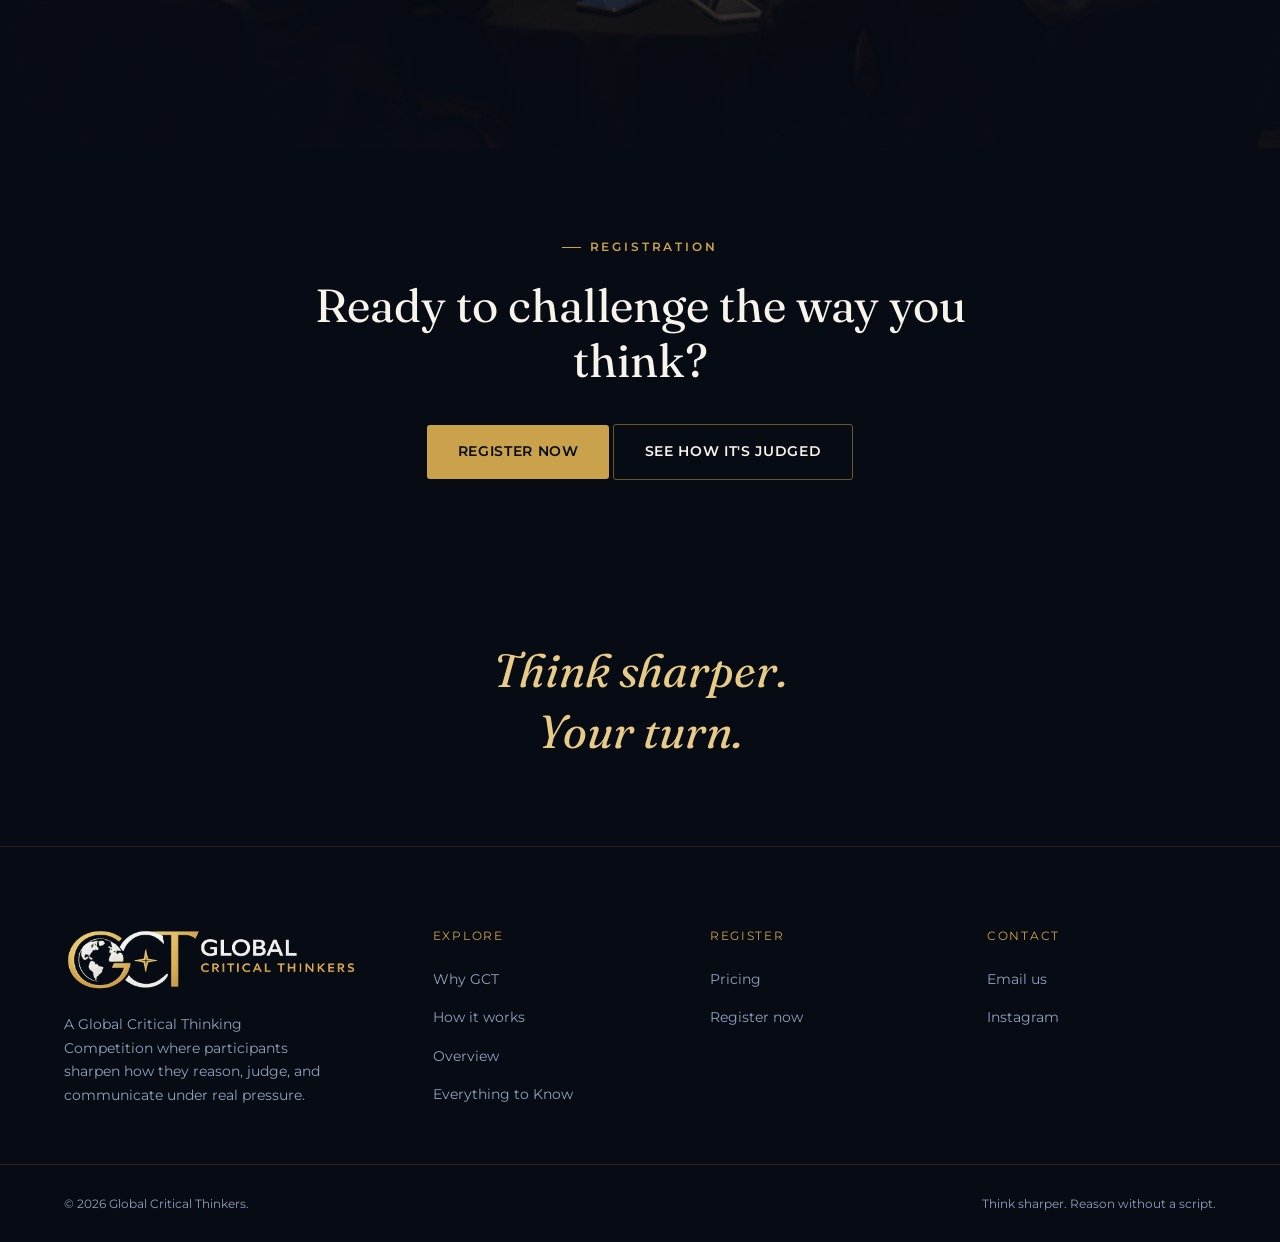
==== commit e7134253: "Add files via upload" ====
--- a/index.html
+++ b/index.html
@@ -48,7 +48,7 @@
         <div class="hero__foot">
           <p class="hero__sub" data-i18n-html="hero.sub"><strong>An International Critical Thinking Competition.</strong> Solve real-world challenges, collaborate with ambitious minds, and defend your reasoning before expert judges.</p>
           <div class="hero__actions">
-            <a href="#registration" class="btn btn--gold" data-i18n="hero.ctaPrimary">Register Now</a>
+            <a href="register-genesis.html" class="btn btn--gold" data-i18n="hero.ctaPrimary">Register Now</a>
             <a href="#why-gct" class="btn btn--outline" data-i18n="hero.ctaSecondary">Explore the Competition</a>
           </div>
         </div>
@@ -240,96 +240,16 @@
       </div>
     </section>
 
-    <section class="final-cta" id="final-cta" aria-labelledby="final-cta-heading">
+    <section class="final-cta section--flush-footer" id="final-cta" aria-labelledby="final-cta-heading">
       <div class="container">
         <p class="eyebrow final-cta__eyebrow" data-i18n="finalCta.eyebrow">Registration</p>
         <h2 id="final-cta-heading" class="final-cta__headline" data-i18n="finalCta.headline">Ready to challenge the way you think?</h2>
         <div class="final-cta__actions">
-          <a href="#registration" class="btn btn--gold" data-i18n="finalCta.cta">Register Now</a>
+          <a href="register-genesis.html" class="btn btn--gold" data-i18n="finalCta.cta">Register Now</a>
           <a href="competition.html" class="btn btn--outline" data-i18n="finalCta.ctaSecondary">See How It's Judged</a>
         </div>
       </div>
     </section>
-
-    <section class="section registration section--flush-footer" id="registration" aria-labelledby="registration-heading">
-      <div class="container">
-        <div class="registration__grid">
-          <div class="reveal">
-            <p class="eyebrow" data-i18n="registration.eyebrow">Genesis 2026 Registration</p>
-            <h2 id="registration-heading" class="display-lg registration__headline" data-i18n-html="registration.headline">Claim your place at the discussion table.</h2>
-            <p class="lede registration__copy" data-i18n="registration.copy">Global Critical Thinkers is an individual competition built around collaborative problem-solving. You register as an individual, and throughout the competition, your reasoning, communication, and judgment remain at the heart of the assessment. Along the way, the organizing committee places you into a diverse discussion team, where your ideas are challenged, your reasoning refined, and your arguments sharpened alongside others. Outstanding teamwork is recognized through the Best Team award. No hypotheticals. No safety net — and no one else's confidence to hide behind.</p>
-            <ul class="registration__benefits">
-              <li>
-                <svg width="16" height="16" viewBox="0 0 24 24" fill="none"><path d="M4 12l5 5L20 6" stroke="currentColor" stroke-width="2" stroke-linecap="round" stroke-linejoin="round"/></svg>
-                <span data-i18n="registration.benefit1">One real-world challenge based on an authentic situation</span>
-              </li>
-              <li>
-                <svg width="16" height="16" viewBox="0 0 24 24" fill="none"><path d="M4 12l5 5L20 6" stroke="currentColor" stroke-width="2" stroke-linecap="round" stroke-linejoin="round"/></svg>
-                <span data-i18n="registration.benefit2">Pre-event workshops in Critical Thinking and Communicating Ideas, plus direct feedback from an experienced judging panel</span>
-              </li>
-              <li>
-                <svg width="16" height="16" viewBox="0 0 24 24" fill="none"><path d="M4 12l5 5L20 6" stroke="currentColor" stroke-width="2" stroke-linecap="round" stroke-linejoin="round"/></svg>
-                <span data-i18n="registration.benefit3">An official certificate and a personal performance report card from assessors</span>
-              </li>
-            </ul>
-          </div>
-
-          <div class="reveal">
-            <div class="price-card">
-              <span class="price-card__label" data-i18n="registration.priceLabel">Registration Details</span>
-              <h3 class="price-card__title" data-i18n="registration.priceTitle">Registration Fee</h3>
-              <p class="price-card__subtitle" data-i18n="registration.priceSubtitle">Individual Registration Only</p>
-              <p class="price-card__note price-card__note--top" data-i18n="registration.priceNoteTop">Participants will be placed into balanced groups by the organizing committee. Group assignments will be announced one week before the competition.</p>
-              <div class="price-tiers">
-                <div class="price-tier price-tier--active">
-                  <div>
-                    <div class="price-tier__name" data-i18n="registration.tier1Name">Early Bird</div>
-                    <div class="price-tier__deadline" data-i18n="registration.tier1Deadline">Until 31 August 2026</div>
-                  </div>
-                  <div class="price-tier__amount">IDR 1,500,000</div>
-                </div>
-                <div class="price-tier">
-                  <div>
-                    <div class="price-tier__name" data-i18n="registration.tier2Name">Regular Price</div>
-                    <div class="price-tier__deadline" data-i18n="registration.tier2Deadline">From 1 September 2026</div>
-                  </div>
-                  <div class="price-tier__amount">IDR 1,700,000</div>
-                </div>
-              </div>
-              <div class="price-card__seats">
-                <svg width="16" height="16" viewBox="0 0 24 24" fill="none"><circle cx="12" cy="8" r="4" stroke="currentColor" stroke-width="1.5"/><path d="M4 21c0-4 3.5-7 8-7s8 3 8 7" stroke="currentColor" stroke-width="1.5"/></svg>
-                <span data-placeholder="seats" data-i18n="registration.seats">72 Seats Remaining</span>
-              </div>
-              <a href="[[REGISTRATION_LINK_PLACEHOLDER]]" class="btn btn--gold price-card__cta" data-i18n="registration.cta">Register Now</a>
-              <p class="price-card__note" data-i18n="registration.confirmNote">Confirmation sent within 48 hours of payment verification.</p>
-            </div>
-          </div>
-        </div>
-
-        <div class="includes reveal">
-          <p class="eyebrow" data-i18n="registration.includesEyebrow">Your Registration Includes</p>
-          <div class="includes__grid reveal-stagger">
-            <div class="includes__item"><svg width="16" height="16" viewBox="0 0 24 24" fill="none"><path d="M4 12l5 5L20 6" stroke="currentColor" stroke-width="2" stroke-linecap="round" stroke-linejoin="round"/></svg><span data-i18n="registration.include1">Global Critical Thinking Competition</span></div>
-            <div class="includes__item"><svg width="16" height="16" viewBox="0 0 24 24" fill="none"><path d="M4 12l5 5L20 6" stroke="currentColor" stroke-width="2" stroke-linecap="round" stroke-linejoin="round"/></svg><span data-i18n="registration.include2">Critical Thinking Strategy Workshop</span></div>
-            <div class="includes__item"><svg width="16" height="16" viewBox="0 0 24 24" fill="none"><path d="M4 12l5 5L20 6" stroke="currentColor" stroke-width="2" stroke-linecap="round" stroke-linejoin="round"/></svg><span data-i18n="registration.include3">Communicating Ideas Workshop</span></div>
-            <div class="includes__item"><svg width="16" height="16" viewBox="0 0 24 24" fill="none"><path d="M4 12l5 5L20 6" stroke="currentColor" stroke-width="2" stroke-linecap="round" stroke-linejoin="round"/></svg><span data-i18n="registration.include4">Online Technical Meeting (Gladi Resik)</span></div>
-            <div class="includes__item"><svg width="16" height="16" viewBox="0 0 24 24" fill="none"><path d="M4 12l5 5L20 6" stroke="currentColor" stroke-width="2" stroke-linecap="round" stroke-linejoin="round"/></svg><span data-i18n="registration.include5">E-Book</span></div>
-            <div class="includes__item"><svg width="16" height="16" viewBox="0 0 24 24" fill="none"><path d="M4 12l5 5L20 6" stroke="currentColor" stroke-width="2" stroke-linecap="round" stroke-linejoin="round"/></svg><span data-i18n="registration.include6">Premium 4-Star Hotel Venue</span></div>
-            <div class="includes__item"><svg width="16" height="16" viewBox="0 0 24 24" fill="none"><path d="M4 12l5 5L20 6" stroke="currentColor" stroke-width="2" stroke-linecap="round" stroke-linejoin="round"/></svg><span data-i18n="registration.include7">Lunch</span></div>
-            <div class="includes__item"><svg width="16" height="16" viewBox="0 0 24 24" fill="none"><path d="M4 12l5 5L20 6" stroke="currentColor" stroke-width="2" stroke-linecap="round" stroke-linejoin="round"/></svg><span data-i18n="registration.include8">Two Coffee Breaks</span></div>
-            <div class="includes__item"><svg width="16" height="16" viewBox="0 0 24 24" fill="none"><path d="M4 12l5 5L20 6" stroke="currentColor" stroke-width="2" stroke-linecap="round" stroke-linejoin="round"/></svg><span data-i18n="registration.include9">Official Certificate</span></div>
-            <div class="includes__item"><svg width="16" height="16" viewBox="0 0 24 24" fill="none"><path d="M4 12l5 5L20 6" stroke="currentColor" stroke-width="2" stroke-linecap="round" stroke-linejoin="round"/></svg><span data-i18n="registration.include10">Personal Performance Report Card from Assessors</span></div>
-            <div class="includes__item"><svg width="16" height="16" viewBox="0 0 24 24" fill="none"><path d="M4 12l5 5L20 6" stroke="currentColor" stroke-width="2" stroke-linecap="round" stroke-linejoin="round"/></svg><span data-i18n="registration.include11">GCT Delegate Kit</span></div>
-            <div class="includes__item"><svg width="16" height="16" viewBox="0 0 24 24" fill="none"><path d="M4 12l5 5L20 6" stroke="currentColor" stroke-width="2" stroke-linecap="round" stroke-linejoin="round"/></svg><span data-i18n="registration.include12">Official Name Badge</span></div>
-            <div class="includes__item"><svg width="16" height="16" viewBox="0 0 24 24" fill="none"><path d="M4 12l5 5L20 6" stroke="currentColor" stroke-width="2" stroke-linecap="round" stroke-linejoin="round"/></svg><span data-i18n="registration.include13">Professional Networking</span></div>
-            <div class="includes__item"><svg width="16" height="16" viewBox="0 0 24 24" fill="none"><path d="M4 12l5 5L20 6" stroke="currentColor" stroke-width="2" stroke-linecap="round" stroke-linejoin="round"/></svg><span data-i18n="registration.include14">Closing Ceremony</span></div>
-            <div class="includes__item"><svg width="16" height="16" viewBox="0 0 24 24" fill="none"><path d="M4 12l5 5L20 6" stroke="currentColor" stroke-width="2" stroke-linecap="round" stroke-linejoin="round"/></svg><span data-i18n="registration.include15">Priority pathway to the exclusive 2027 Champions Competition</span></div>
-          </div>
-        </div>
-      </div>
-    </section>
-
-
 
   </main>
 
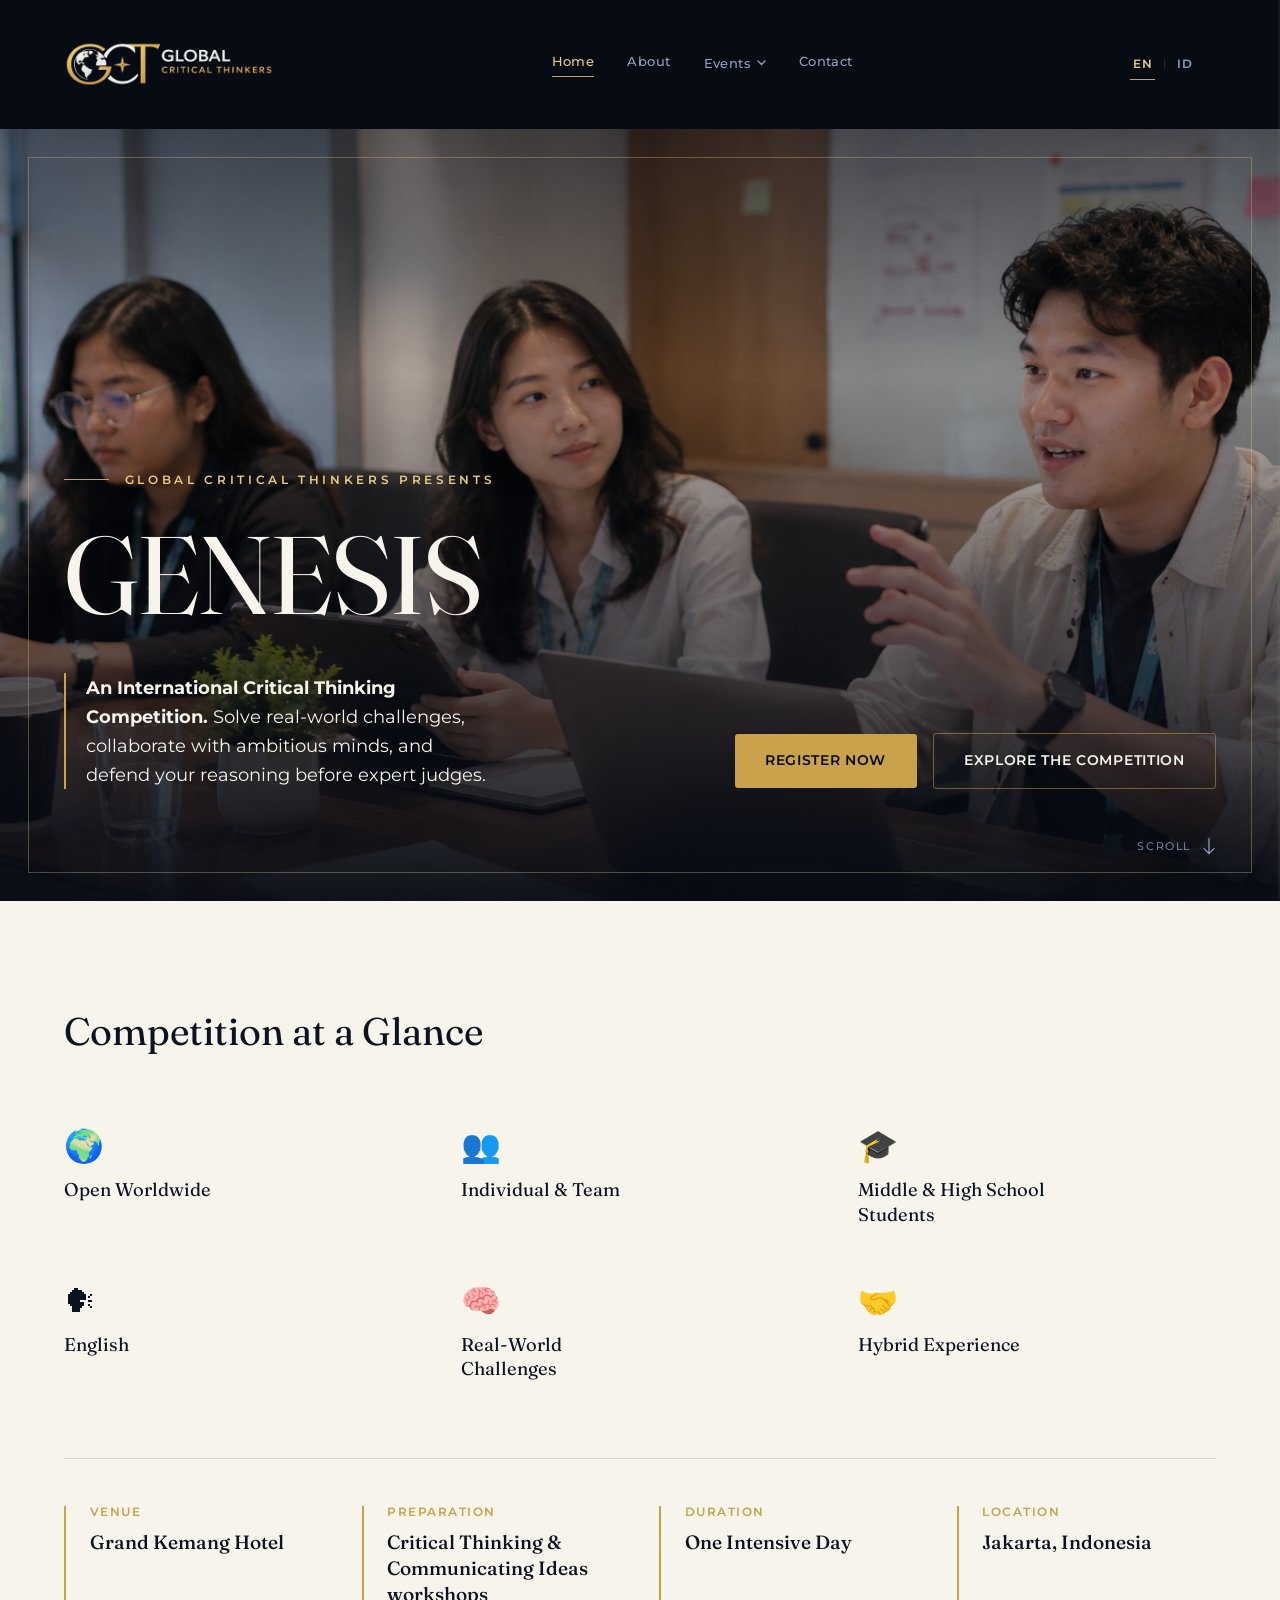
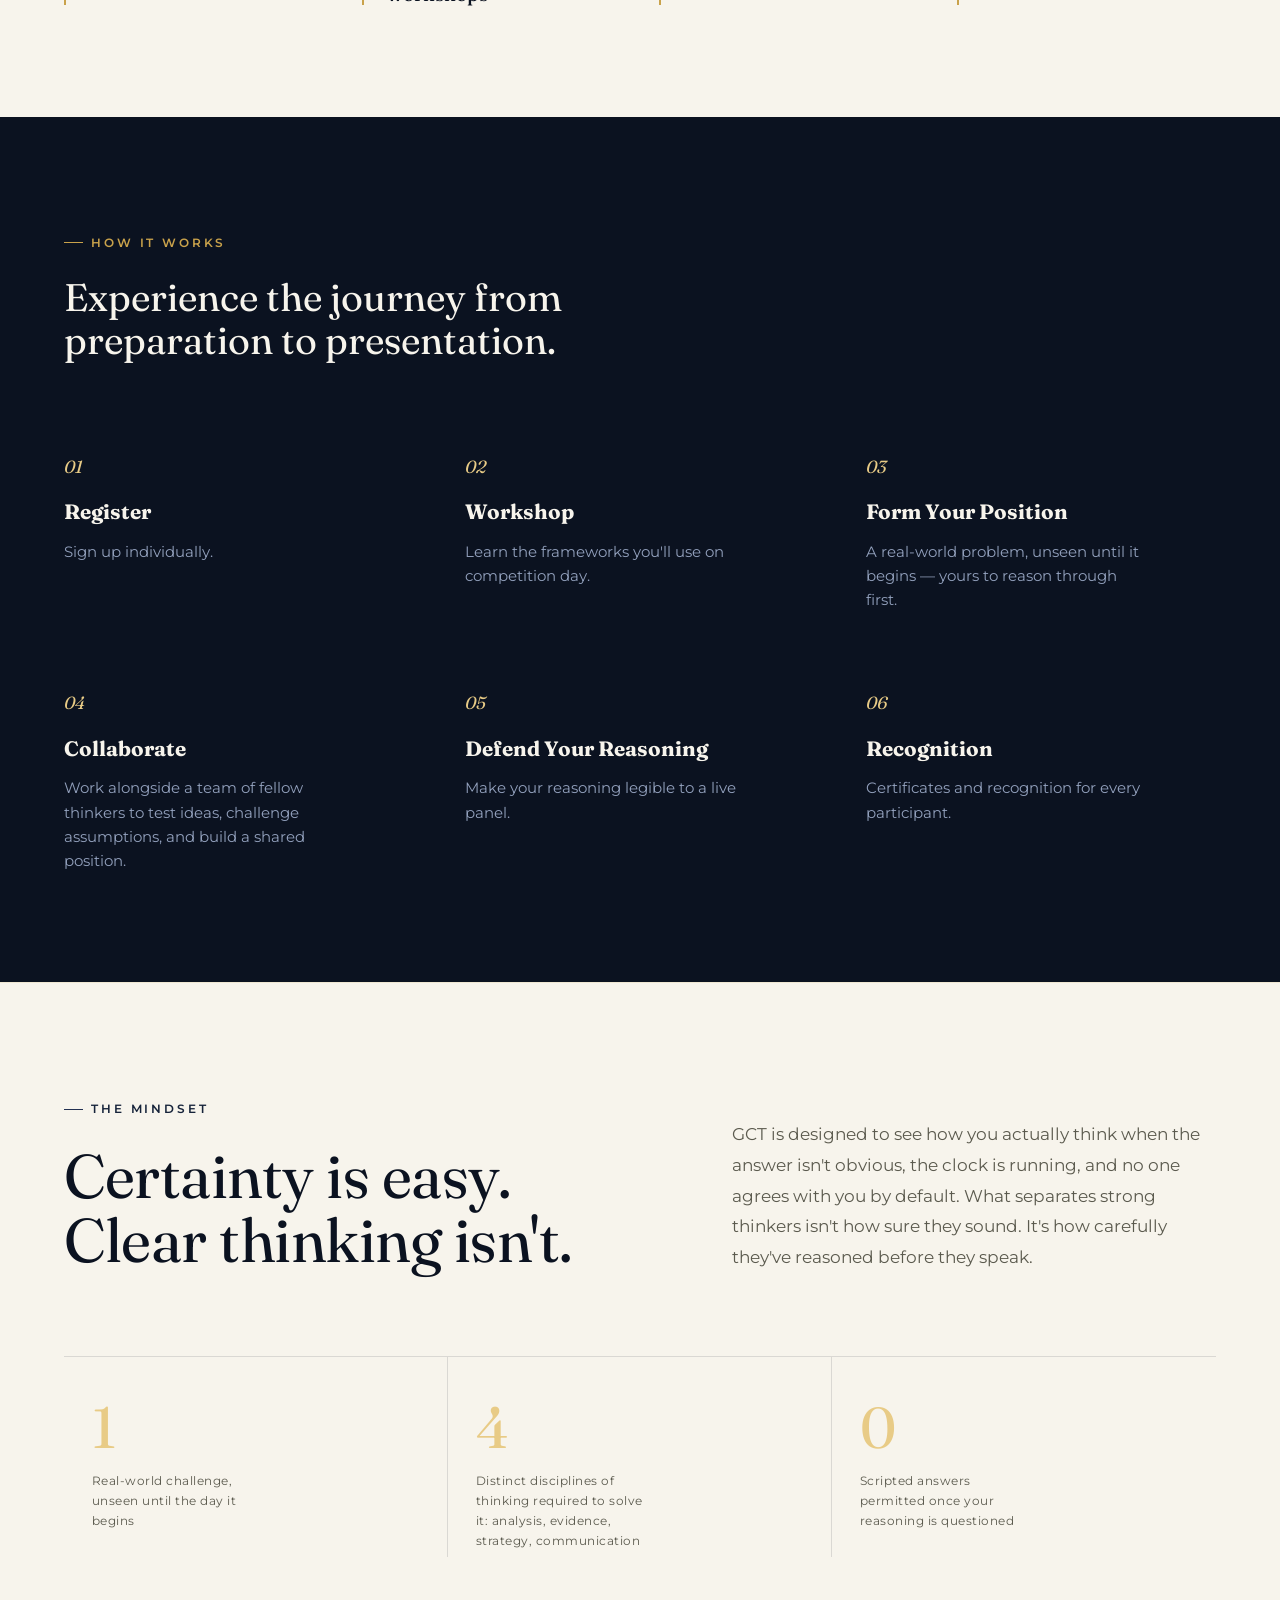
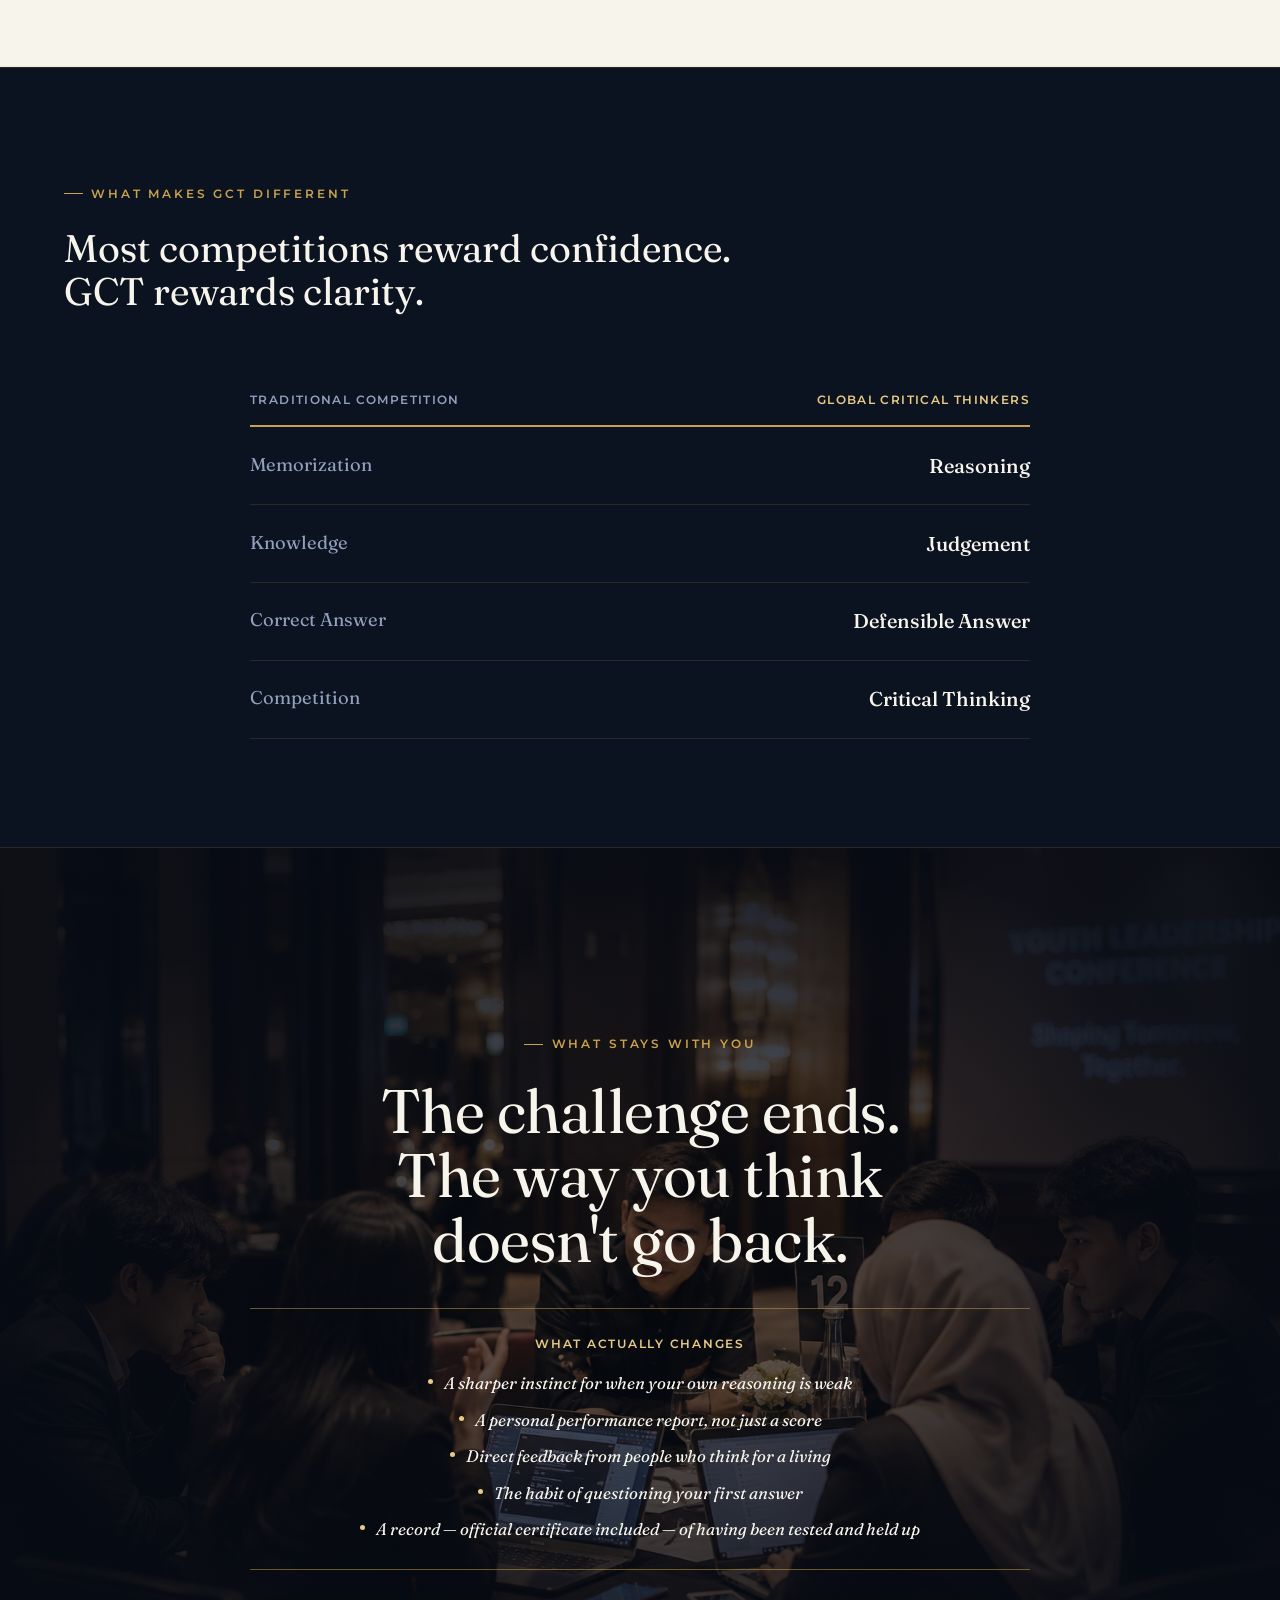
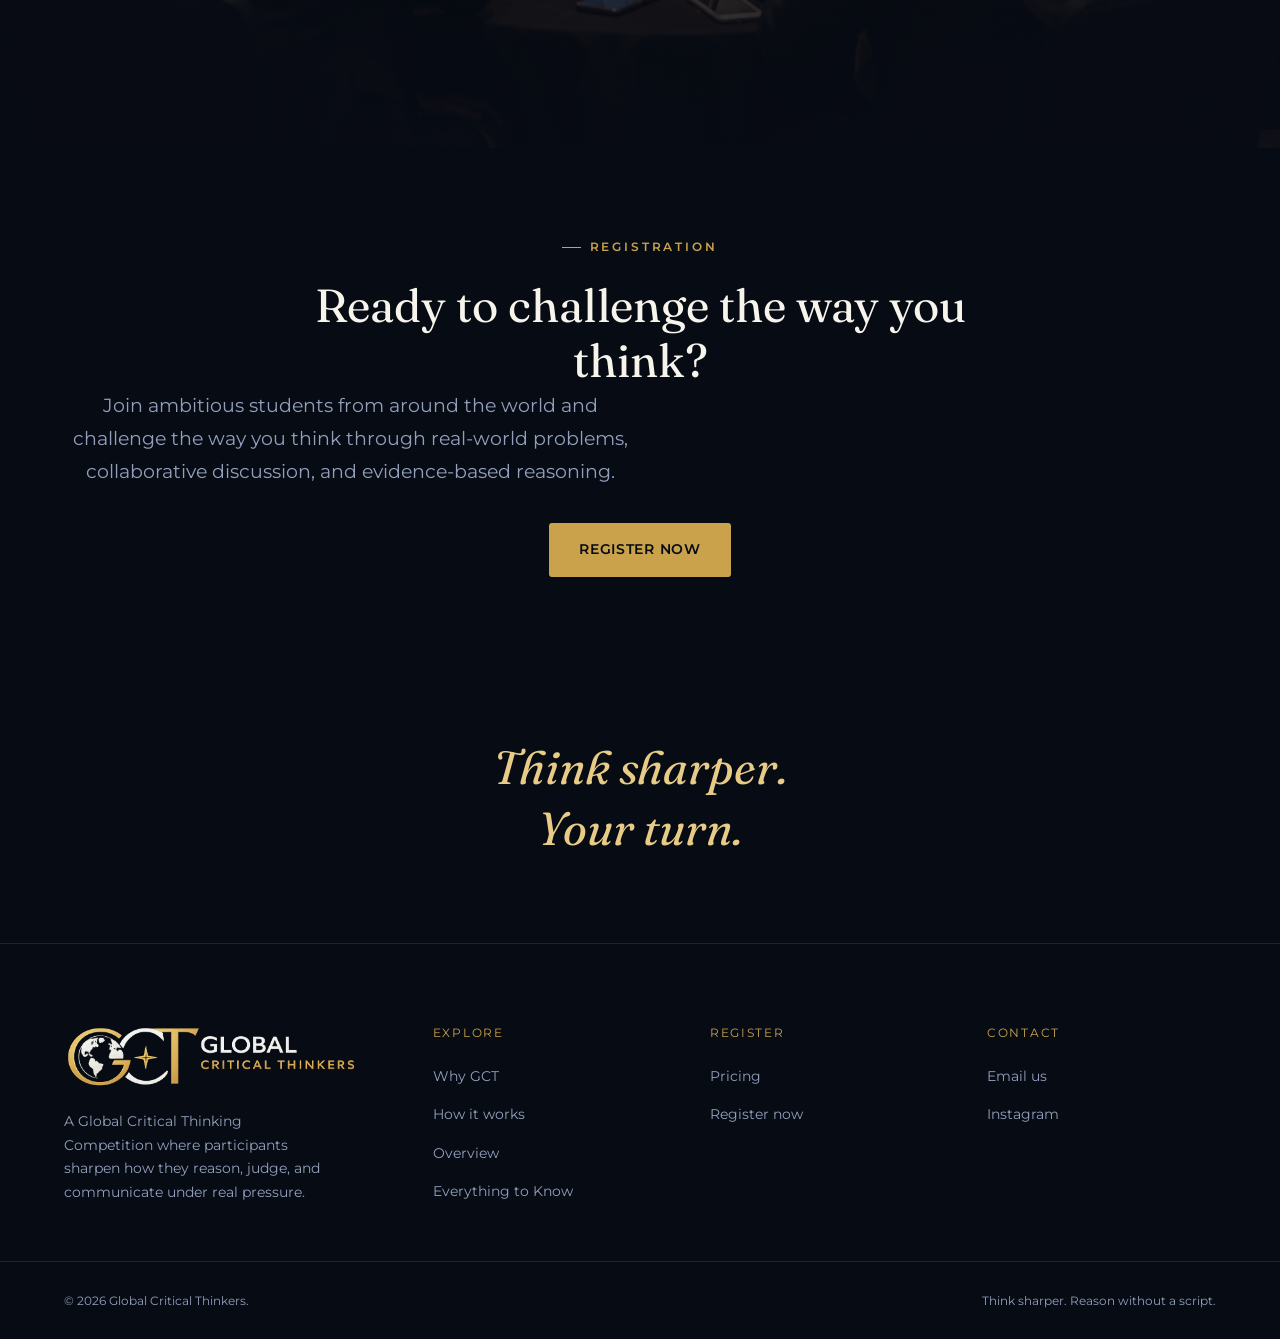
==== commit 4c94bcf6: "Add files via upload" ====
--- a/index.html
+++ b/index.html
@@ -242,11 +242,11 @@
 
     <section class="final-cta section--flush-footer" id="final-cta" aria-labelledby="final-cta-heading">
       <div class="container">
-        <p class="eyebrow final-cta__eyebrow" data-i18n="finalCta.eyebrow">Registration</p>
-        <h2 id="final-cta-heading" class="final-cta__headline" data-i18n="finalCta.headline">Ready to challenge the way you think?</h2>
+        <p class="eyebrow final-cta__eyebrow" data-i18n="finalCta.eyebrow">Genesis 2026</p>
+        <h2 id="final-cta-heading" class="final-cta__headline" data-i18n="finalCta.headline">Registration is Now Open</h2>
+        <p class="lede final-cta__copy" data-i18n="finalCta.copy">Join ambitious students from around the world and challenge the way you think through real-world problems, collaborative discussion, and evidence-based reasoning.</p>
         <div class="final-cta__actions">
-          <a href="register-genesis.html" class="btn btn--gold" data-i18n="finalCta.cta">Register Now</a>
-          <a href="competition.html" class="btn btn--outline" data-i18n="finalCta.ctaSecondary">See How It's Judged</a>
+          <a href="register-genesis.html" class="btn btn--gold" data-i18n="finalCta.cta">Register for Genesis 2026</a>
         </div>
       </div>
     </section>
